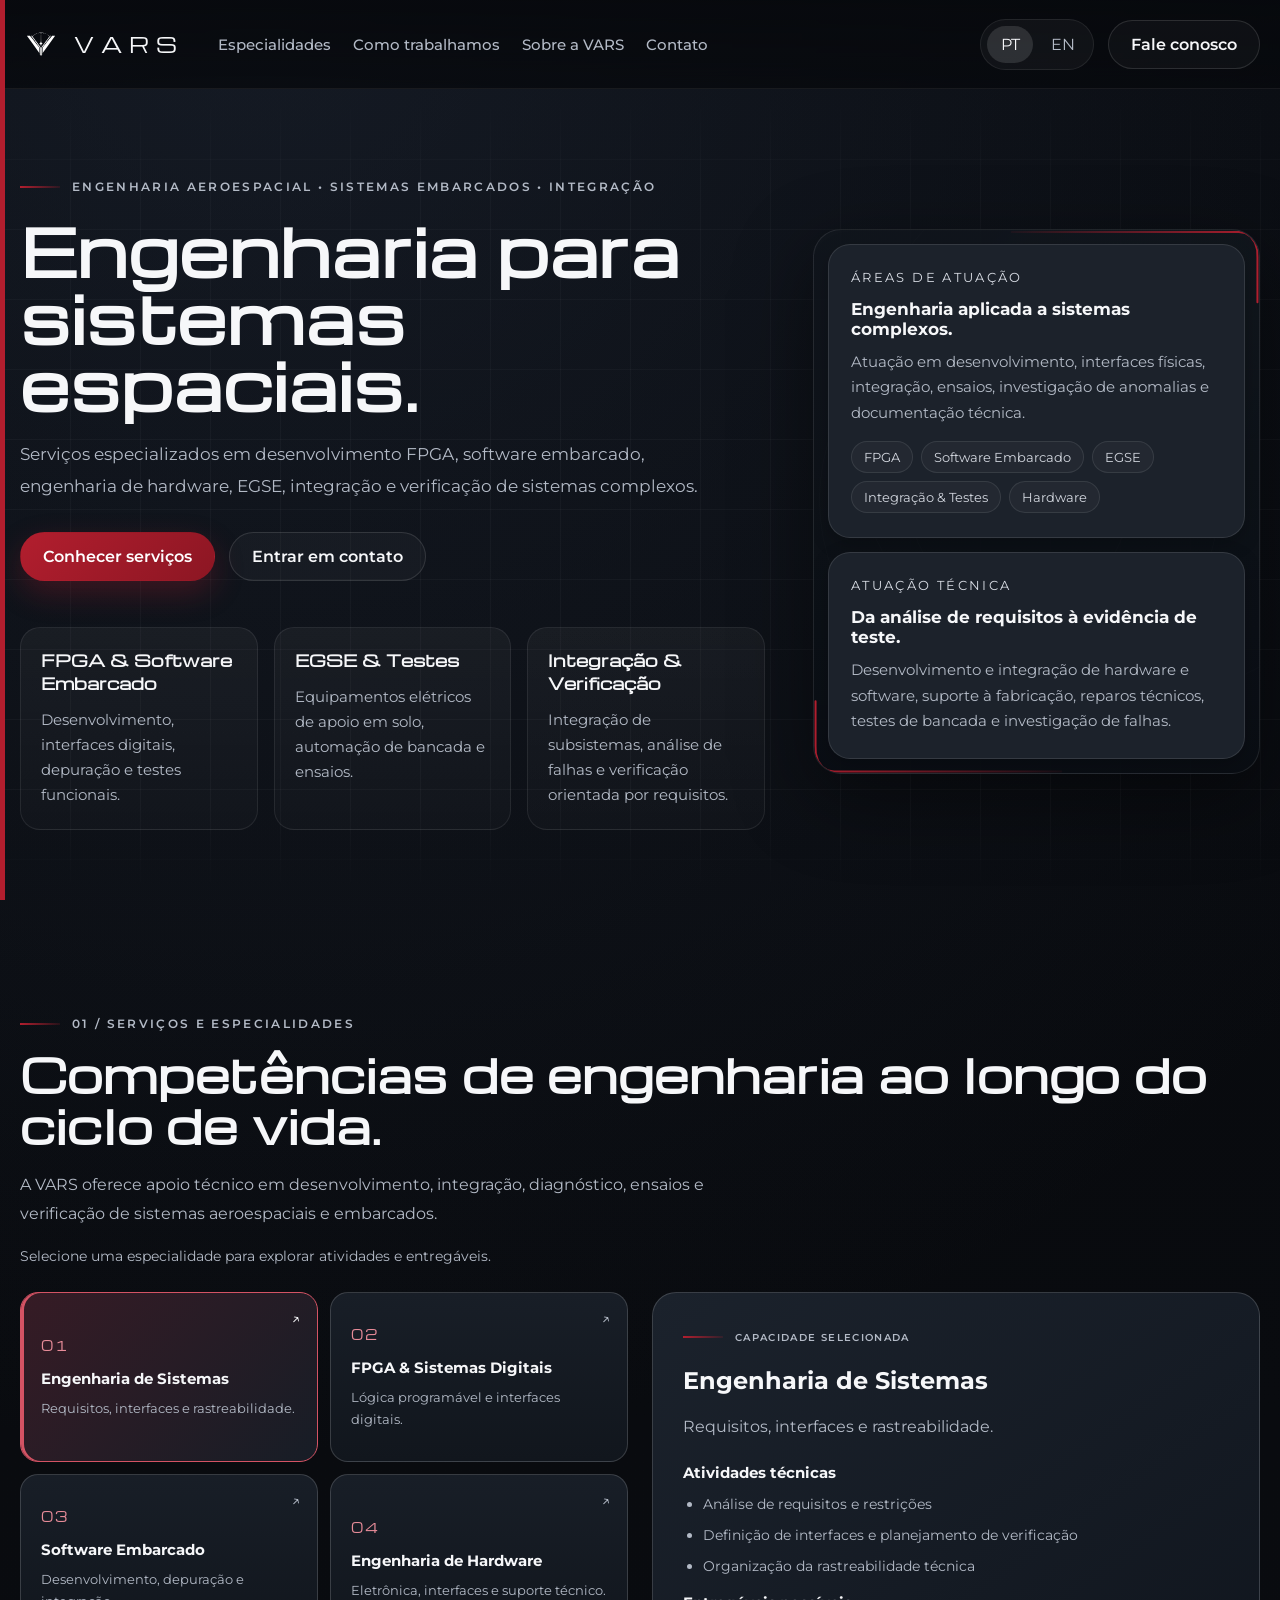
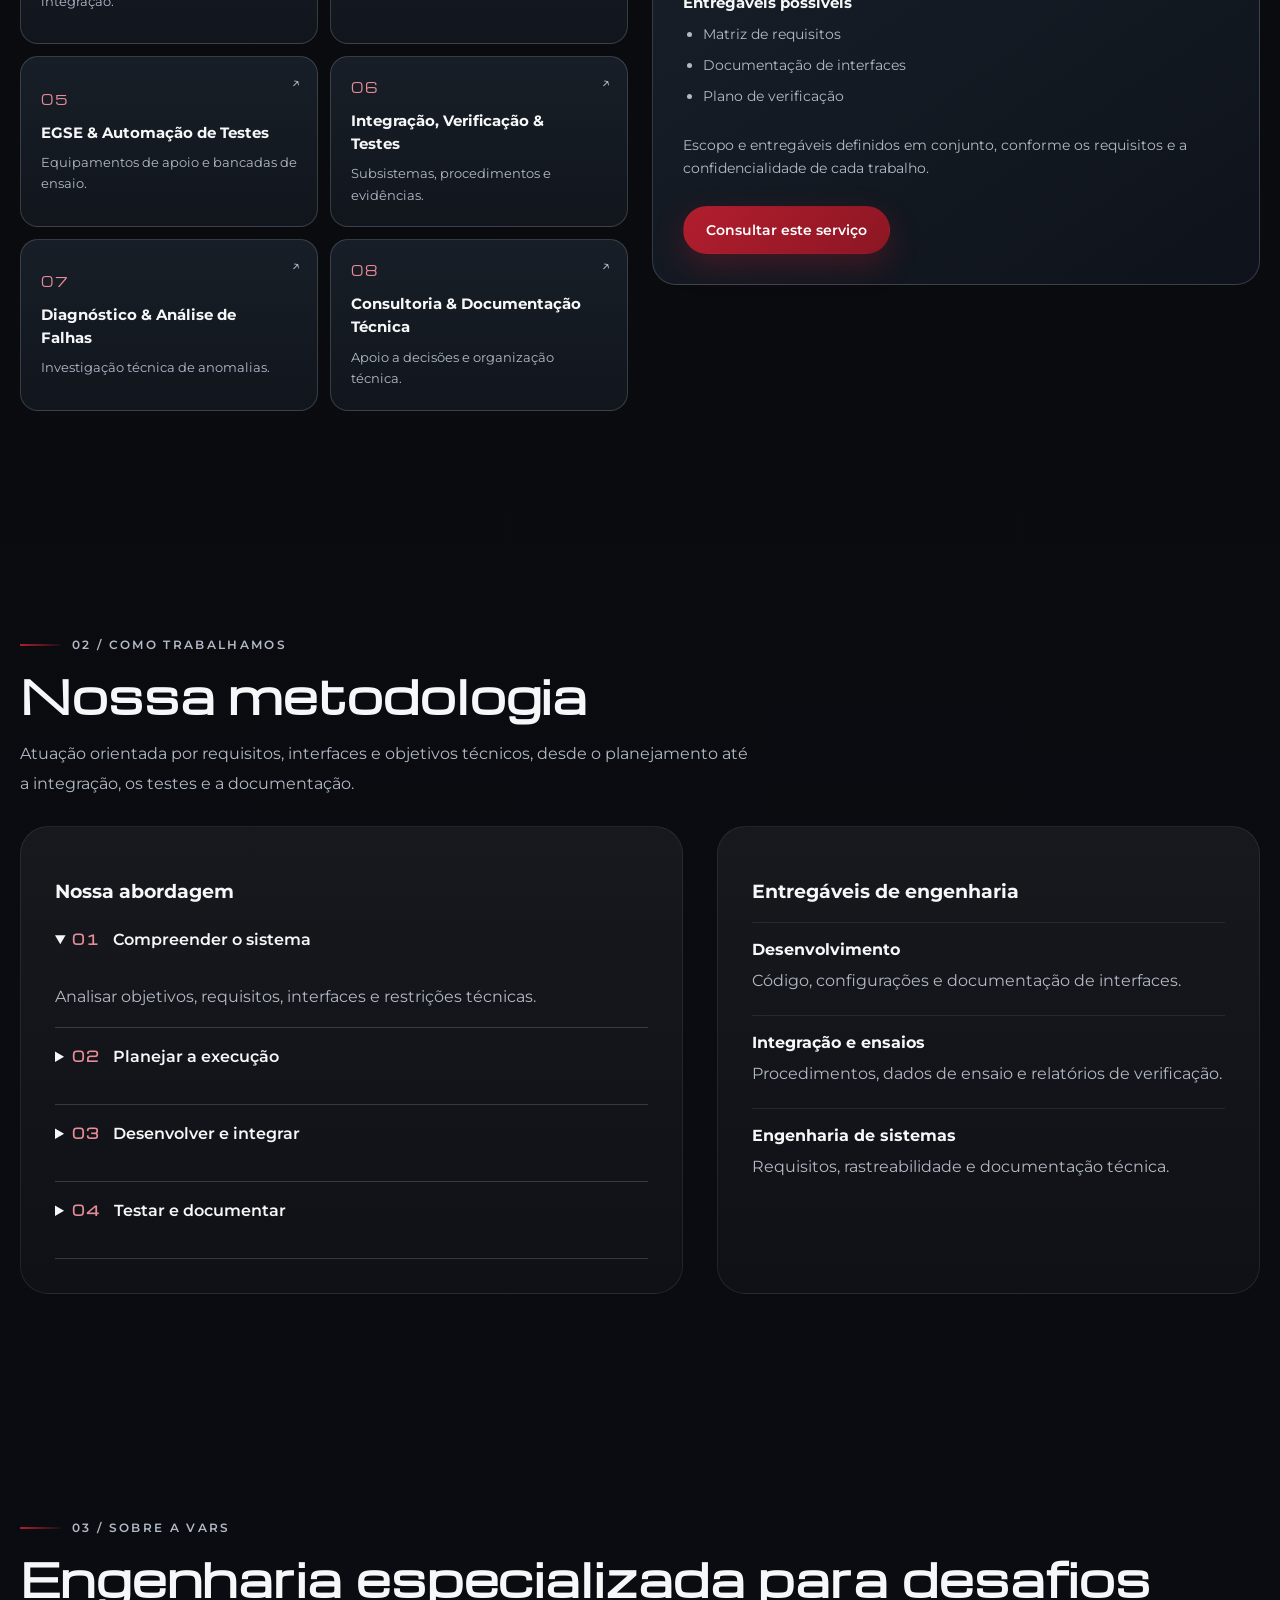
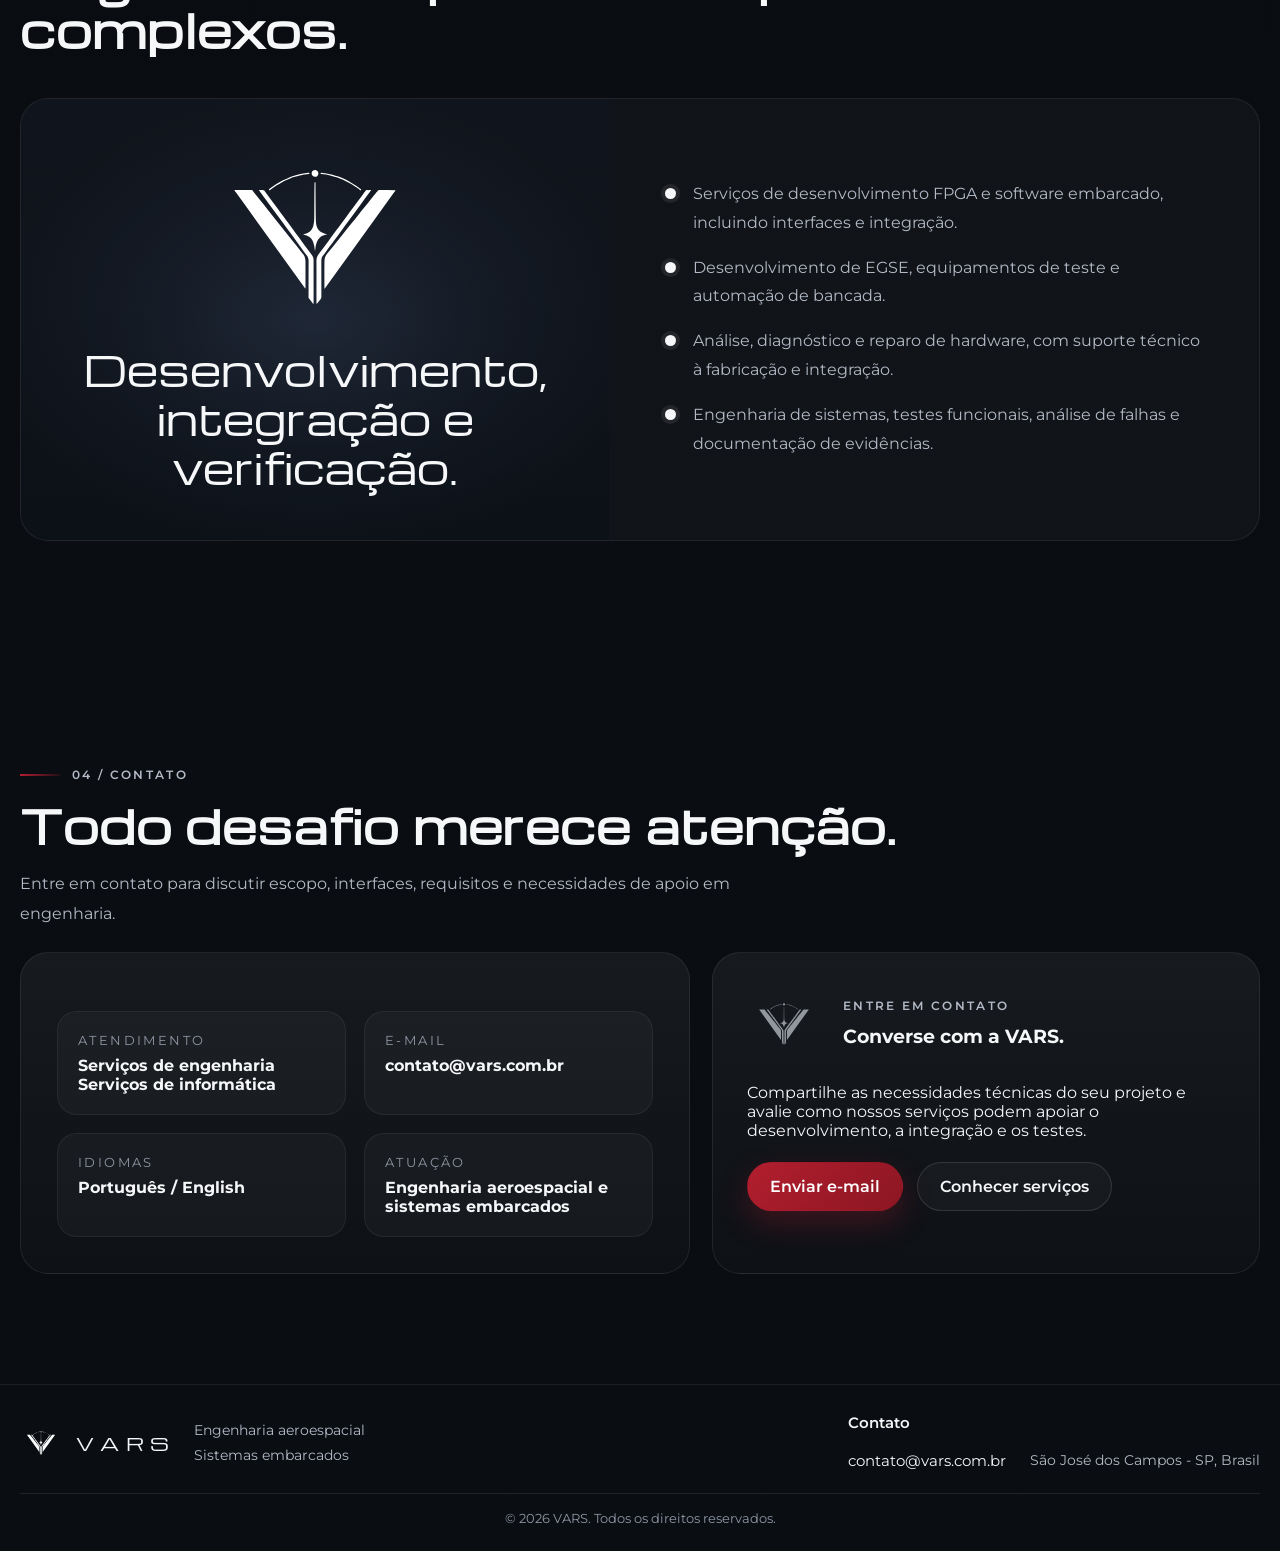
==== index.html @ 2692464f "Add bilingual interactive services and capabilities" ====
<!DOCTYPE html>
<html lang="pt-BR">
<head>
<meta charset="utf-8">
<meta name="viewport" content="width=device-width, initial-scale=1">
<title>VARS | Aerospace Engineering & Consulting</title>
<link rel="icon" type="image/svg+xml" href="assets/vars-symbol.svg">
<meta name="description" content="VARS provides aerospace engineering services in FPGA, embedded software, hardware engineering, EGSE, integration, testing and systems engineering.">
<link rel="preconnect" href="https://fonts.googleapis.com">
<link rel="preconnect" href="https://fonts.gstatic.com" crossorigin>
<link href="https://fonts.googleapis.com/css2?family=Michroma&family=Montserrat:wght@400;500;600;700&display=swap" rel="stylesheet">
<link rel="stylesheet" href="services.css">
<style>
:root {
  --bg: #090b0f;
  --bg-soft: #11161d;
  --bg-alt: #161d27;
  --panel: rgba(18, 24, 32, 0.82);
  --panel-2: rgba(10, 14, 20, 0.88);
  --line: rgba(255,255,255,0.08);
  --line-strong: rgba(255,255,255,0.16);
  --text: #f6f7f9;
  --muted: #b3bac6;
  --muted-2: #8f97a4;
  --red: #b21e2e;
  --red-soft: rgba(178, 30, 46, 0.18);
  --blue: #2e3a4f;
  --graphite: #1f242b;
  --white-tech: #f6f7f9;
  --radius: 22px;
  --shadow: 0 24px 80px rgba(0,0,0,0.45);
  --content: 1240px;
}
* { box-sizing: border-box; }
html { scroll-behavior: smooth; }
body {
  margin: 0;
  font-family: 'Montserrat', system-ui, -apple-system, BlinkMacSystemFont, 'Segoe UI', sans-serif;
  background:
    radial-gradient(circle at 20% 0%, rgba(46,58,79,0.35), transparent 30%),
    linear-gradient(180deg, #07090d 0%, #090b0f 30%, #0a0d12 100%);
  color: var(--text);
  overflow-x: hidden;
}
a { color: inherit; text-decoration: none; }
img { max-width: 100%; display: block; }
button { font: inherit; }
.container { width: min(calc(100% - 40px), var(--content)); margin: 0 auto; }
.section { position: relative; padding: 110px 0; }
.grid-bg::before {
  content: "";
  position: absolute;
  inset: 0;
  background-image:
    linear-gradient(to right, rgba(255,255,255,0.035) 1px, transparent 1px),
    linear-gradient(to bottom, rgba(255,255,255,0.035) 1px, transparent 1px);
  background-size: 70px 70px;
  mask-image: linear-gradient(180deg, transparent, rgba(0,0,0,0.8) 12%, rgba(0,0,0,0.9) 88%, transparent);
  pointer-events: none;
}
.eyebrow {
  display: inline-flex;
  align-items: center;
  gap: 12px;
  color: var(--muted);
  text-transform: uppercase;
  letter-spacing: 0.2em;
  font-size: 0.73rem;
  font-weight: 600;
}
.eyebrow::before {
  content: "";
  width: 40px;
  height: 2px;
  background: linear-gradient(90deg, var(--red), rgba(178,30,46,0.15));
}
.section-title {
  font-family: 'Michroma', 'Montserrat', sans-serif;
  font-size: clamp(1.9rem, 2vw + 1.2rem, 3.25rem);
  line-height: 1.15;
  margin: 18px 0 18px;
  letter-spacing: -0.04em;
}
.section-intro {
  max-width: 740px;
  color: var(--muted);
  font-size: 1.02rem;
  line-height: 1.8;
}
.topbar {
  position: sticky;
  top: 0;
  z-index: 50;
  backdrop-filter: blur(18px);
  background: linear-gradient(180deg, rgba(7,9,13,0.94), rgba(7,9,13,0.78));
  border-bottom: 1px solid rgba(255,255,255,0.07);
}
.nav {
  min-height: 88px;
  display: flex;
  align-items: center;
  justify-content: space-between;
  gap: 28px;
}
.nav-left { display: flex; align-items: center; gap: 28px; }
.brand {
  display: inline-flex;
  align-items: center;
  gap: 14px;
  min-width: 170px;
}
.brand-logo {
  width: 154px;
  height: auto;
}
.nav-links {
  display: flex;
  align-items: center;
  gap: 22px;
  flex-wrap: wrap;
}
.nav-links a {
  position: relative;
  color: var(--muted);
  font-size: 0.94rem;
  font-weight: 500;
  padding: 8px 0;
}
.nav-links a::after {
  content: "";
  position: absolute;
  left: 0;
  right: 0;
  bottom: -3px;
  height: 2px;
  transform: scaleX(0);
  transform-origin: left;
  background: var(--red);
  transition: transform .25s ease;
}
.nav-links a:hover, .nav-links a:focus-visible { color: var(--text); }
.nav-links a:hover::after, .nav-links a:focus-visible::after { transform: scaleX(1); }
.nav-right { display: flex; align-items: center; gap: 14px; }
.lang-switch {
  display: inline-flex;
  align-items: center;
  gap: 6px;
  padding: 6px;
  background: rgba(255,255,255,0.04);
  border: 1px solid rgba(255,255,255,0.08);
  border-radius: 999px;
}
.lang-btn {
  min-width: 46px;
  border-radius: 999px;
  border: 0;
  color: var(--muted);
  background: transparent;
  padding: 9px 12px;
  cursor: pointer;
  transition: .22s ease;
}
.lang-btn.active {
  background: rgba(255,255,255,0.12);
  color: var(--text);
}
.menu-btn {
  display: none;
  width: 44px;
  height: 44px;
  border: 1px solid rgba(255,255,255,0.1);
  border-radius: 50%;
  background: transparent;
  color: var(--text);
  cursor: pointer;
}
.btn {
  display: inline-flex;
  align-items: center;
  justify-content: center;
  gap: 10px;
  border-radius: 999px;
  padding: 14px 22px;
  font-weight: 600;
  transition: transform .2s ease, background .2s ease, border-color .2s ease;
  border: 1px solid transparent;
}
.btn:hover { transform: translateY(-1px); }
.btn-primary {
  background: linear-gradient(135deg, var(--red), #8c1623);
  color: #fff;
  box-shadow: 0 12px 30px rgba(178, 30, 46, 0.28);
}
.btn-secondary {
  background: rgba(255,255,255,0.03);
  border-color: rgba(255,255,255,0.12);
  color: var(--text);
}
.hero {
  position: relative;
  padding: 84px 0 70px;
  overflow: hidden;
}
.hero-layout {
  display: grid;
  grid-template-columns: minmax(0, 1.25fr) minmax(420px, .75fr);
  gap: 48px;
  align-items: center;
}
.hero-copy h1 {
  font-family: 'Michroma', 'Montserrat', sans-serif;
  font-size: clamp(2.4rem, 5vw, 5rem);
  line-height: 1.05;
  margin: 22px 0 20px;
  letter-spacing: -0.055em;
  max-width: 12ch;
}
.hero-copy p {
  color: var(--muted);
  font-size: 1.08rem;
  line-height: 1.85;
  max-width: 64ch;
}
.hero-actions {
  display: flex;
  gap: 14px;
  margin-top: 30px;
  flex-wrap: wrap;
}
.hero-meta {
  display: grid;
  grid-template-columns: repeat(3, minmax(0,1fr));
  gap: 16px;
  margin-top: 46px;
}
.metric {
  background: linear-gradient(180deg, rgba(255,255,255,0.045), rgba(255,255,255,0.02));
  border: 1px solid var(--line);
  border-radius: 20px;
  padding: 20px;
  min-height: 130px;
}
.metric strong {
  display: block;
  font-family: 'Michroma', 'Montserrat', sans-serif;
  font-size: 1rem;
  margin-bottom: 14px;
}
.metric span {
  display: block;
  color: var(--muted);
  line-height: 1.7;
  font-size: 0.93rem;
}
.hero-panel {
  position: relative;
  min-height: 620px;
  border-radius: 28px;
  background:
    linear-gradient(180deg, rgba(17,22,29,0.9), rgba(10,14,20,0.95)),
    radial-gradient(circle at 70% 20%, rgba(46,58,79,0.55), transparent 35%);
  border: 1px solid rgba(255,255,255,0.09);
  box-shadow: var(--shadow);
  overflow: hidden;
}
.hero-panel::before {
  content: "";
  position: absolute;
  inset: 0;
  background-image: linear-gradient(to right, rgba(255,255,255,0.045) 1px, transparent 1px), linear-gradient(to bottom, rgba(255,255,255,0.045) 1px, transparent 1px);
  background-size: 44px 44px;
  opacity: 0.28;
}
.orbit {
  position: absolute;
  border: 1px solid rgba(255,255,255,0.08);
  border-radius: 999px;
}
.orbit.one { width: 560px; height: 560px; right: -150px; top: -90px; }
.orbit.two { width: 400px; height: 400px; right: 40px; top: 70px; }
.orbit.three { width: 220px; height: 220px; right: 130px; top: 160px; }
.hero-card-stack {
  position: absolute;
  left: 38px;
  right: 38px;
  bottom: 34px;
  display: grid;
  gap: 16px;
}
.float-card {
  position: relative;
  background: linear-gradient(180deg, rgba(255,255,255,0.07), rgba(255,255,255,0.03));
  border: 1px solid rgba(255,255,255,0.09);
  border-radius: 22px;
  padding: 24px 22px;
  backdrop-filter: blur(14px);
}
.float-card .card-label {
  color: #d9dde5;
  font-size: 0.82rem;
  letter-spacing: 0.18em;
  text-transform: uppercase;
  margin-bottom: 14px;
}
.float-card strong {
  display: block;
  font-size: 1.06rem;
  margin-bottom: 10px;
}
.float-card p {
  color: var(--muted);
  margin: 0;
  line-height: 1.7;
  font-size: 0.94rem;
}
.float-card .micro-list {
  margin-top: 16px;
  display: flex;
  flex-wrap: wrap;
  gap: 8px;
}
.micro-tag {
  display: inline-flex;
  align-items: center;
  padding: 7px 12px;
  border-radius: 999px;
  border: 1px solid rgba(255,255,255,0.09);
  background: rgba(255,255,255,0.03);
  color: #d3d7df;
  font-size: 0.83rem;
}
.capabilities-grid {
  display: grid;
  grid-template-columns: repeat(3, minmax(0, 1fr));
  gap: 18px;
  margin-top: 42px;
}
.capability {
  position: relative;
  padding: 28px 24px;
  border-radius: 24px;
  background: linear-gradient(180deg, rgba(255,255,255,0.05), rgba(255,255,255,0.02));
  border: 1px solid rgba(255,255,255,0.08);
  min-height: 245px;
  transition: transform .22s ease, border-color .22s ease, background .22s ease;
}
.capability:hover {
  transform: translateY(-4px);
  border-color: rgba(178,30,46,0.45);
  background: linear-gradient(180deg, rgba(255,255,255,0.06), rgba(255,255,255,0.025));
}
.capability-number {
  font-family: 'Michroma', 'Montserrat', sans-serif;
  color: var(--red);
  font-size: 0.84rem;
  letter-spacing: 0.18em;
}
.capability h3 {
  font-size: 1.2rem;
  margin: 18px 0 12px;
}
.capability p {
  color: var(--muted);
  line-height: 1.8;
  margin: 0;
}
.pillars {
  display: grid;
  grid-template-columns: 1.1fr .9fr;
  gap: 34px;
  margin-top: 42px;
  align-items: stretch;
}
.process-panel, .trust-panel {
  background: linear-gradient(180deg, rgba(255,255,255,0.055), rgba(255,255,255,0.025));
  border-radius: 28px;
  border: 1px solid rgba(255,255,255,0.08);
  padding: 34px;
}
.process-list {
  display: grid;
  gap: 20px;
  margin-top: 20px;
}
.process-item {
  display: grid;
  grid-template-columns: 60px minmax(0,1fr);
  gap: 18px;
  align-items: start;
}
.process-step {
  width: 60px;
  height: 60px;
  border-radius: 18px;
  background: rgba(178,30,46,0.12);
  border: 1px solid rgba(178,30,46,0.3);
  display: grid;
  place-items: center;
  font-family: 'Michroma', 'Montserrat', sans-serif;
  color: #f1c8cd;
  font-size: 0.9rem;
}
.process-item h4, .trust-panel h4 {
  margin: 0 0 8px;
  font-size: 1.03rem;
}
.process-item p, .trust-panel p {
  margin: 0;
  color: var(--muted);
  line-height: 1.75;
}
.trust-list {
  display: grid;
  gap: 20px;
  margin-top: 18px;
}
.trust-row {
  padding-top: 16px;
  border-top: 1px solid rgba(255,255,255,0.08);
}
.split-banner {
  display: grid;
  grid-template-columns: .95fr 1.05fr;
  gap: 0;
  margin-top: 42px;
  border-radius: 28px;
  overflow: hidden;
  border: 1px solid rgba(255,255,255,0.08);
  background: rgba(255,255,255,0.03);
}
.banner-brand {
  position: relative;
  padding: 52px;
  background:
    radial-gradient(circle at 30% 20%, rgba(46,58,79,0.55), transparent 30%),
    linear-gradient(180deg, #10151d, #0c1118);
  min-height: 360px;
}
.banner-brand .iso {
  width: 170px;
  opacity: 1;
}
.banner-brand .tagline {
  margin-top: 34px;
  max-width: 18ch;
  font-family: 'Michroma', 'Montserrat', sans-serif;
  font-size: clamp(1.6rem, 2vw + 1rem, 2.55rem);
  line-height: 1.2;
}
.banner-copy {
  padding: 52px;
  display: grid;
  gap: 24px;
  align-content: center;
}
.banner-points {
  display: grid;
  gap: 16px;
}
.banner-point {
  display: grid;
  grid-template-columns: 18px minmax(0,1fr);
  gap: 14px;
}
.banner-point i {
  width: 11px;
  height: 11px;
  border-radius: 50%;
  margin: 8px 0 0 3.5px;
  background: #f6f7f9;
  box-shadow: 0 0 0 4px rgba(246,247,249,0.08);
  animation: varsTopicBreathe 4.5s ease-in-out infinite;
}
.banner-point:nth-child(1) i { animation-delay: 0s; }
.banner-point:nth-child(2) i { animation-delay: -3.375s; }
.banner-point:nth-child(3) i { animation-delay: -2.25s; }
.banner-point:nth-child(4) i { animation-delay: -1.125s; }
@keyframes varsTopicBreathe {
  0%,100% { opacity: .48; filter: brightness(1); box-shadow: 0 0 0 4px rgba(246,247,249,.05); }
  50% { opacity: 1; filter: brightness(1.85); box-shadow: 0 0 0 4px rgba(246,247,249,.12), 0 0 12px rgba(255,255,255,.35); }
}
@media (prefers-reduced-motion: reduce) {
  .banner-point i { animation: none; opacity: .9; }
}
.banner-point p {
  margin: 0;
  color: var(--muted);
  line-height: 1.8;
}
.contact-shell {
  display: grid;
  grid-template-columns: minmax(0, 1.1fr) minmax(320px, .9fr);
  gap: 22px;
  margin-top: 40px;
}
.contact-panel, .contact-box {
  border-radius: 28px;
  border: 1px solid rgba(255,255,255,0.08);
  background: linear-gradient(180deg, rgba(255,255,255,0.055), rgba(255,255,255,0.02));
}
.contact-panel { padding: 36px; }
.contact-list {
  display: grid;
  grid-template-columns: repeat(2, minmax(0,1fr));
  gap: 18px;
  margin-top: 22px;
}
.contact-item {
  padding: 20px;
  border-radius: 20px;
  background: rgba(255,255,255,0.03);
  border: 1px solid rgba(255,255,255,0.06);
}
.contact-item small {
  display: block;
  color: var(--muted-2);
  text-transform: uppercase;
  letter-spacing: .18em;
  margin-bottom: 8px;
}
.contact-item strong { font-size: 1rem; }
.contact-box {
  position: relative;
  overflow: hidden;
  padding: 34px;
}
.contact-box::before { content: none; }
.contact-box .iso-ghost {
  width: 74px;
  opacity: 0.94;
  margin-bottom: 28px;
}
.footer {
  padding: 34px 0 46px;
  border-top: 1px solid rgba(255,255,255,0.07);
}
.footer-grid {
  display: flex;
  justify-content: space-between;
  gap: 24px;
  flex-wrap: wrap;
  align-items: center;
}
.footer small { color: var(--muted-2); font-size: 0.92rem; }
.fade-in {
  opacity: 0;
  transform: translateY(18px);
  transition: opacity .7s ease, transform .7s ease;
}
.fade-in.visible {
  opacity: 1;
  transform: translateY(0);
}
@media (max-width: 1120px) {
  .hero-layout, .pillars, .split-banner, .contact-shell { grid-template-columns: 1fr; }
  .hero-panel { min-height: 540px; }
  .hero-copy h1 { max-width: 13ch; }
}
@media (max-width: 920px) {
  .nav { min-height: 78px; }
  .menu-btn { display: inline-grid; place-items: center; }
  .nav-links {
    position: absolute;
    left: 20px;
    right: 20px;
    top: calc(100% + 10px);
    background: rgba(9,11,15,0.98);
    border: 1px solid rgba(255,255,255,0.08);
    border-radius: 22px;
    padding: 18px;
    display: none;
    flex-direction: column;
    align-items: flex-start;
  }
  .nav-links.open { display: flex; }
  .hide-mobile { display: none; }
  .capabilities-grid { grid-template-columns: repeat(2, minmax(0,1fr)); }
  .hero-meta { grid-template-columns: 1fr; }
  .contact-list { grid-template-columns: 1fr; }
}
@media (max-width: 640px) {
  .section { padding: 84px 0; }
  .container { width: min(calc(100% - 28px), var(--content)); }
  .hero { padding: 52px 0 46px; }
  .hero-layout { gap: 28px; }
  .hero-copy h1 { font-size: clamp(2rem, 10vw, 3.15rem); }
  .hero-panel { min-height: 500px; }
  .hero-card-stack { left: 18px; right: 18px; bottom: 18px; }
  .capabilities-grid { grid-template-columns: 1fr; }
  .process-panel, .trust-panel, .banner-brand, .banner-copy, .contact-panel, .contact-box { padding: 24px; }
  .brand-logo { width: 126px; }
}

.hero-panel {
  display: flex;
  flex-direction: column;
  align-items: center;
  min-height: 730px;
  padding: 30px 24px 24px;
  isolation: isolate;
}
.hero-panel::before { opacity: 0.12; }
.hero-panel .orbit { opacity: 0.30; pointer-events: none; }
.hero-card-stack {
  position: relative;
  z-index: 2;
  left: auto;
  right: auto;
  bottom: auto;
  width: 100%;
  margin-top: auto;
  gap: 14px;
}
.float-card {
  background: #1c222b;
  border-color: rgba(255,255,255,0.11);
  backdrop-filter: none;
  box-shadow: 0 6px 20px rgba(0,0,0,.20);
}
@media (max-width: 640px) {
  .hero-panel { min-height: 720px; padding: 20px 14px 14px; }
  .hero-card-stack { left: auto; right: auto; bottom: auto; }
}

.hero-panel { min-height: 0; padding: 24px; display: block; }
.hero-card-stack { margin-top: 0; position: relative; z-index: 2; }
.hero-panel .orbit { opacity: 0.16; }
@media (max-width: 640px) {
  .hero-panel { min-height: 0; padding: 14px; }
}

html{scroll-padding-top:108px}
.topbar{position:sticky;top:0;z-index:1000}
body::before{content:"";position:fixed;inset:0 auto 0 0;width:5px;background:#b21e2e;z-index:1100;pointer-events:none}
.vars-header-lockup{display:flex;align-items:center;gap:12px;white-space:nowrap}
.vars-header-symbol{width:42px;height:43px;object-fit:contain}
.vars-header-name{font:400 20px 'Michroma',sans-serif;color:#f6f7f9;letter-spacing:.025em}
@media(max-width:640px){body::before{width:3px}.vars-header-symbol{width:33px;height:34px}.vars-header-name{font-size:15px}.topbar{position:sticky;top:0}}

.hero-copy h1 { letter-spacing: 0.015em; }
.section-title { letter-spacing: 0.02em; }

.hero-panel{height:auto;min-height:0;display:block;align-self:center;padding:14px}
.hero-panel .hero-card-stack{position:relative;inset:auto;width:100%;margin:0;display:grid;gap:14px}
.hero-panel .vars-perimeter{position:absolute;inset:0;width:100%;height:100%;z-index:4;pointer-events:none;overflow:hidden}
@media(max-width:640px){.hero-panel{height:auto;min-height:0;padding:14px}}
.vars-perimeter-guide{fill:none;stroke:none}
.vars-perimeter-trail{fill:none;stroke-width:2;vector-effect:non-scaling-stroke;stroke-linejoin:round;stroke-linecap:round}
@media(prefers-reduced-motion:reduce){.vars-perimeter-trail{opacity:.7}}

.contact-box .iso-ghost{
  animation: varsLogoBreathe 4.5s ease-in-out infinite;
  will-change: opacity, filter;
}
@keyframes varsLogoBreathe{
  0%,100%{opacity:.47;filter:brightness(1) drop-shadow(0 0 0 rgba(255,255,255,0))}
  50%{opacity:1;filter:brightness(1.85) drop-shadow(0 0 12px rgba(255,255,255,.38))}
}
@media(prefers-reduced-motion:reduce){
  .contact-box .iso-ghost{animation:none;opacity:.8;filter:none;will-change:auto}
}

.hero-copy > .hero-actions .btn{
  transition: box-shadow .35s ease, transform .35s ease, border-color .35s ease, background-color .35s ease;
}
.hero-copy > .hero-actions .btn-primary:hover{
  box-shadow: 0 0 16px rgba(178,30,46,.62), 0 0 34px rgba(178,30,46,.33);
  transform: translateY(-2px);
}
.hero-copy > .hero-actions .btn-secondary:hover{
  border-color: rgba(246,247,249,.68);
  box-shadow: 0 0 15px rgba(246,247,249,.25), 0 0 30px rgba(160,185,215,.12);
  transform: translateY(-2px);
}
@media(prefers-reduced-motion:reduce){
  .hero-copy > .hero-actions .btn{transition:none}
  .hero-copy > .hero-actions .btn:hover{transform:none}
}

.process-list{position:relative;display:grid;gap:26px;margin-top:24px;padding-left:0}
.process-list::before{content:"";position:absolute;left:10px;top:10px;bottom:calc(100% - 10px);width:1px;background:rgba(246,247,249,.26);pointer-events:none}
.process-item{display:grid;grid-template-columns:21px minmax(0,1fr);gap:20px;align-items:start;position:relative}
.process-item:not(:last-child)::after{content:"";position:absolute;left:10px;top:10px;width:1px;height:calc(100% + 26px);background:rgba(246,247,249,.23);pointer-events:none}
.process-step{width:11px;height:11px;border-radius:50%;background:#f6f7f9;border:0;box-shadow:0 0 0 4px rgba(246,247,249,.10);font-size:0;color:transparent;display:block;margin:7px 0 0 5px;padding:0}

.banner-brand{
  display:flex;
  flex-direction:column;
  align-items:center;
  justify-content:center;
  text-align:center;
  gap:32px;
}
.banner-brand .iso{
  margin:0 auto;
}
.banner-brand .tagline{
  margin:0 auto;
  max-width:20ch;
  text-align:center;
}

.banner-brand{
  background:
    radial-gradient(ellipse 58% 52% at 50% 50%, rgba(46,58,79,.52) 0%, rgba(46,58,79,.15) 58%, transparent 100%),
    linear-gradient(180deg,#10151d,#0c1118);
}
.banner-brand .iso{
  width:210px;
  max-width:58%;
  height:auto;
  margin-inline:auto;
}
@media(max-width:640px){
  .banner-brand .iso{width:180px;max-width:62%}
}

#value .banner-brand{padding-top:18px;padding-bottom:18px;min-height:0;gap:18px}
#value .banner-brand .iso{width:240px;max-width:62%}
#value .banner-copy{padding-top:20px;padding-bottom:20px}
@media(max-width:640px){#value .banner-brand{padding-top:22px;padding-bottom:22px;gap:18px}#value .banner-brand .iso{width:200px;max-width:66%}#value .banner-copy{padding-top:24px;padding-bottom:24px}}

#value .banner-brand .tagline{position:relative;top:-30px}

.contact-heading-row{display:flex;align-items:center;gap:22px;margin-bottom:22px}
.contact-heading-row .iso-ghost{width:74px;height:auto;flex:0 0 74px;margin:0}
.contact-heading-copy{min-width:0}
.contact-heading-copy .eyebrow{display:block;margin:0 0 12px}
.contact-heading-copy h3{margin:0}
@media(max-width:480px){.contact-heading-row{gap:14px}.contact-heading-row .iso-ghost{width:56px;flex-basis:56px}.contact-heading-copy .eyebrow{font-size:.68rem}}

#contact [data-i18n="contactTypeValue"]{white-space:pre-line;display:block}

.vars-footer{padding-top:8px}
.vars-footer-main{display:grid;grid-template-columns:1fr 1fr;gap:36px;padding-bottom:40px}
.vars-footer-brand{display:flex;align-items:center;gap:14px;font-family:'Michroma','Montserrat',sans-serif;font-size:18px;letter-spacing:.04em;color:#f6f7f9}
.vars-footer-brand img{width:42px;height:42px;object-fit:contain}
.vars-footer-identity p,.vars-footer-contact p{white-space:pre-line;color:var(--muted);line-height:1.75;margin:14px 0 0;font-size:.9rem}
.vars-footer-contact{justify-self:end;min-width:260px}
.vars-footer-contact h3{margin:0 0 16px;color:#f6f7f9;font-size:.95rem;font-weight:600}
.vars-footer-contact a{color:#f6f7f9;font-size:.94rem;text-decoration:none}
.vars-footer-contact a:hover{text-decoration:underline}
.vars-footer-bottom{border-top:1px solid rgba(255,255,255,.09);padding-top:22px;color:var(--muted-2)}
.vars-footer-bottom small{font-size:.8rem}
@media(max-width:640px){.vars-footer-main{grid-template-columns:1fr;gap:28px}.vars-footer-contact{justify-self:start;min-width:0}}

.vars-footer-main{grid-template-columns:minmax(0,1fr) minmax(0,1fr);gap:28px;align-items:center}
.vars-footer-brand-row{display:flex;align-items:center;gap:24px}
.vars-footer-description{margin:0!important;white-space:pre-line;flex:1;min-width:0}
.vars-footer-contact{min-width:0;justify-self:end}
.vars-footer-contact-row{display:flex;align-items:center;gap:24px;flex-wrap:wrap}
.vars-footer-contact-row p{margin:0}
@media(max-width:900px){.vars-footer-main{grid-template-columns:1fr;gap:28px}.vars-footer-contact{justify-self:start}}
@media(max-width:640px){.vars-footer-brand-row,.vars-footer-contact-row{flex-wrap:wrap;gap:12px}.vars-footer-description{flex-basis:150px}}

.footer{padding-top:20px;padding-bottom:24px}
.vars-footer-main{padding-bottom:20px}
.vars-footer-bottom{padding-top:14px;text-align:center}
@media(max-width:640px){.footer{padding-top:18px;padding-bottom:22px}.vars-footer-main{padding-bottom:18px}}
</style>
</head>
<body>
  <header class="topbar">
    <div class="container nav">
      <div class="nav-left">
        <a class="brand" href="#home" aria-label="VARS home">
          <span class="vars-header-lockup"><img src="assets/vars-symbol.svg" class="vars-header-symbol" alt=""><span class="vars-header-name">V A R S</span></span>
        </a>
        <nav class="nav-links" aria-label="Primary navigation">
          <a href="#capabilities" data-i18n="navCapabilities">Especialidades</a>
          <a href="#approach" data-i18n="navApproach">Como trabalhamos</a>
          <a href="#value" data-i18n="navValue">Sobre a VARS</a>
          <a href="#contact" data-i18n="navContact">Contato</a>
        </nav>
      </div>
      <div class="nav-right">
        <div class="lang-switch" aria-label="Language switcher">
          <button class="lang-btn active" data-lang="pt" type="button">PT</button>
          <button class="lang-btn" data-lang="en" type="button">EN</button>
        </div>
        <a class="btn btn-secondary hide-mobile" href="#contact" data-i18n="navCta">Fale conosco</a>
        <button class="menu-btn" type="button" aria-label="Toggle menu">☰</button>
      </div>
    </div>
  </header>
  <main id="home">
    <section class="hero grid-bg">
      <div class="container hero-layout">
        <div class="hero-copy fade-in">
          <span class="eyebrow" data-i18n="heroEyebrow">ENGENHARIA AEROESPACIAL • SISTEMAS EMBARCADOS • INTEGRAÇÃO</span>
          <h1 data-i18n="heroTitle">Engenharia para sistemas espaciais.</h1>
          <p data-i18n="heroText">Serviços especializados em desenvolvimento FPGA, software embarcado, engenharia de hardware, EGSE, integração e verificação de sistemas complexos.</p>
          <div class="hero-actions">
            <a class="btn btn-primary" href="#capabilities" data-i18n="heroPrimary">Conhecer serviços</a>
            <a class="btn btn-secondary" href="#contact" data-i18n="heroSecondary">Entrar em contato</a>
          </div>
          <div class="hero-meta">
            <div class="metric"><strong data-i18n="metric1Title">FPGA &amp; Software Embarcado</strong><span data-i18n="metric1Text">Desenvolvimento, interfaces digitais, depuração e testes funcionais.</span></div>
            <div class="metric"><strong data-i18n="metric2Title">EGSE &amp; Testes</strong><span data-i18n="metric2Text">Equipamentos elétricos de apoio em solo, automação de bancada e ensaios.</span></div>
            <div class="metric"><strong data-i18n="metric3Title">Integração &amp; Verificação</strong><span data-i18n="metric3Text">Integração de subsistemas, análise de falhas e verificação orientada por requisitos.</span></div>
          </div>
        </div>
        <div class="hero-panel fade-in">
          <svg class="vars-perimeter" viewBox="0 0 100 100" preserveAspectRatio="none" aria-hidden="true" focusable="false">
            <defs>
              <linearGradient id="vars-trail-a" gradientUnits="userSpaceOnUse"><stop offset="0%" stop-color="#b21e2e" stop-opacity="0.08"/><stop offset="100%" stop-color="#b21e2e" stop-opacity="1"/></linearGradient>
              <linearGradient id="vars-trail-b" gradientUnits="userSpaceOnUse"><stop offset="0%" stop-color="#b21e2e" stop-opacity="0.08"/><stop offset="100%" stop-color="#b21e2e" stop-opacity="1"/></linearGradient>
            </defs>
            <rect class="vars-perimeter-guide" x=".35" y=".35" width="99.3" height="99.3" rx="4" ry="4"/>
            <path class="vars-perimeter-trail" stroke="url(#vars-trail-a)"/>
            <path class="vars-perimeter-trail" stroke="url(#vars-trail-b)"/>
          </svg>
          <span class="orbit one"></span><span class="orbit two"></span><span class="orbit three"></span>

          <div class="hero-card-stack">
            <div class="float-card">
              <div class="card-label" data-i18n="panelCard1Label">ÁREAS DE ATUAÇÃO</div>
              <strong data-i18n="panelCard1Title">Engenharia aplicada a sistemas complexos.</strong>
              <p data-i18n="panelCard1Text">Atuação em desenvolvimento, interfaces físicas, integração, ensaios, investigação de anomalias e documentação técnica.</p>
              <div class="micro-list"><span class="micro-tag" data-i18n="tag1">FPGA</span><span class="micro-tag" data-i18n="tag2">Software Embarcado</span><span class="micro-tag" data-i18n="tag3">EGSE</span><span class="micro-tag" data-i18n="tag4">Integração &amp; Testes</span><span class="micro-tag" data-i18n="tag5">Hardware</span></div>
            </div>
            <div class="float-card"><div class="card-label" data-i18n="panelCard2Label">ATUAÇÃO TÉCNICA</div><strong data-i18n="panelCard2Title">Da análise de requisitos à evidência de teste.</strong><p data-i18n="panelCard2Text">Desenvolvimento e integração de hardware e software, suporte à fabricação, reparos técnicos, testes de bancada e investigação de falhas.</p></div>
          </div>
        </div>
      </div>
    </section>
<section class="section" id="capabilities"><div class="container">
<span class="eyebrow" data-i18n="capEyebrow">01 / SERVIÇOS E ESPECIALIDADES</span>
<h2 class="section-title" data-i18n="capTitle">Competências de engenharia ao longo do ciclo de vida.</h2>
<p class="section-intro" data-i18n="capIntro">A VARS oferece apoio técnico em desenvolvimento, integração, diagnóstico, ensaios e verificação de sistemas aeroespaciais e embarcados.</p>
<p class="service-hint" data-i18n="serviceHint">Selecione uma especialidade para explorar atividades e entregáveis.</p>
<div class="services-layout"><div class="service-grid" role="group" aria-label="Especialidades" id="service-options"><button type="button" class="service-card" id="service-0" aria-pressed="true" aria-controls="service-detail" data-service="0"><span class="capability-number">01</span><strong>Engenharia de Sistemas</strong><span class="service-summary">Requisitos, interfaces e rastreabilidade.</span><span class="service-indicator" aria-hidden="true">↗</span></button>
<button type="button" class="service-card" id="service-1" aria-pressed="false" aria-controls="service-detail" data-service="1"><span class="capability-number">02</span><strong>FPGA &amp; Sistemas Digitais</strong><span class="service-summary">Lógica programável e interfaces digitais.</span><span class="service-indicator" aria-hidden="true">↗</span></button>
<button type="button" class="service-card" id="service-2" aria-pressed="false" aria-controls="service-detail" data-service="2"><span class="capability-number">03</span><strong>Software Embarcado</strong><span class="service-summary">Desenvolvimento, depuração e integração.</span><span class="service-indicator" aria-hidden="true">↗</span></button>
<button type="button" class="service-card" id="service-3" aria-pressed="false" aria-controls="service-detail" data-service="3"><span class="capability-number">04</span><strong>Engenharia de Hardware</strong><span class="service-summary">Eletrônica, interfaces e suporte técnico.</span><span class="service-indicator" aria-hidden="true">↗</span></button>
<button type="button" class="service-card" id="service-4" aria-pressed="false" aria-controls="service-detail" data-service="4"><span class="capability-number">05</span><strong>EGSE &amp; Automação de Testes</strong><span class="service-summary">Equipamentos de apoio e bancadas de ensaio.</span><span class="service-indicator" aria-hidden="true">↗</span></button>
<button type="button" class="service-card" id="service-5" aria-pressed="false" aria-controls="service-detail" data-service="5"><span class="capability-number">06</span><strong>Integração, Verificação &amp; Testes</strong><span class="service-summary">Subsistemas, procedimentos e evidências.</span><span class="service-indicator" aria-hidden="true">↗</span></button>
<button type="button" class="service-card" id="service-6" aria-pressed="false" aria-controls="service-detail" data-service="6"><span class="capability-number">07</span><strong>Diagnóstico &amp; Análise de Falhas</strong><span class="service-summary">Investigação técnica de anomalias.</span><span class="service-indicator" aria-hidden="true">↗</span></button>
<button type="button" class="service-card" id="service-7" aria-pressed="false" aria-controls="service-detail" data-service="7"><span class="capability-number">08</span><strong>Consultoria &amp; Documentação Técnica</strong><span class="service-summary">Apoio a decisões e organização técnica.</span><span class="service-indicator" aria-hidden="true">↗</span></button></div>
<section class="service-detail" id="service-detail" aria-labelledby="service-title" tabindex="-1">
<span class="eyebrow" data-i18n="selectedService">CAPACIDADE SELECIONADA</span><h3 id="service-title">Engenharia de Sistemas</h3>
<p id="service-description">Requisitos, interfaces e rastreabilidade.</p><div class="service-lists"><div><h4 data-i18n="activities">Atividades técnicas</h4><ul id="service-activities"><li>Análise de requisitos e restrições</li><li>Definição de interfaces e planejamento de verificação</li><li>Organização da rastreabilidade técnica</li></ul></div><div><h4 data-i18n="deliverables">Entregáveis possíveis</h4><ul id="service-deliverables"><li>Matriz de requisitos</li><li>Documentação de interfaces</li><li>Plano de verificação</li></ul></div></div>
<p class="scope-note" data-i18n="scopeNote">Escopo e entregáveis definidos em conjunto, conforme os requisitos e a confidencialidade de cada trabalho.</p>
<a class="btn btn-primary" id="service-cta" href="mailto:contato@vars.com.br?subject=Consulta%20%E2%80%94%20Engenharia%20de%20Sistemas" data-i18n="serviceCta">Consultar este serviço</a></section></div>
<p class="sr-only" id="service-status" role="status" aria-live="polite" aria-atomic="true"></p>
<noscript><p>Consulte atividades e entregáveis pelo e-mail <a href="mailto:contato@vars.com.br">contato@vars.com.br</a>.</p></noscript>
</div></section>
    <section class="section" id="approach"><div class="container"><span class="eyebrow fade-in" data-i18n="approachEyebrow">02 / COMO TRABALHAMOS</span><h2 class="section-title fade-in" data-i18n="approachTitle">Nossa metodologia</h2><p class="section-intro fade-in" data-i18n="approachIntro">Atuação orientada por requisitos, interfaces e objetivos técnicos, desde o planejamento até a integração, os testes e a documentação.</p><div class="pillars"><div class="process-panel fade-in"><h3 data-i18n="processTitle">Nossa abordagem</h3><div class="process-list"><details class="engineering-step" open><summary><span class="capability-number">01</span><span data-i18n="step1Title">Compreender o sistema</span></summary><p data-i18n="step1Text">Analisar objetivos, requisitos, interfaces e restrições técnicas.</p></details><details class="engineering-step"><summary><span class="capability-number">02</span><span data-i18n="step2Title">Planejar a execução</span></summary><p data-i18n="step2Text">Definir atividades de engenharia, recursos de bancada e critérios de aceitação.</p></details><details class="engineering-step"><summary><span class="capability-number">03</span><span data-i18n="step3Title">Desenvolver e integrar</span></summary><p data-i18n="step3Text">Desenvolver, configurar e integrar hardware, FPGA, software e equipamentos de teste.</p></details><details class="engineering-step"><summary><span class="capability-number">04</span><span data-i18n="step4Title">Testar e documentar</span></summary><p data-i18n="step4Text">Executar ensaios, investigar anomalias e registrar evidências técnicas.</p></details></div></div><aside class="trust-panel fade-in"><h3 data-i18n="trustTitle">Frentes de atuação</h3><div class="trust-list"><div class="trust-row"><h4 data-i18n="trust1Title">Desenvolvimento</h4><p data-i18n="trust1Text">FPGA, software embarcado, hardware e equipamentos de apoio em solo.</p></div><div class="trust-row"><h4 data-i18n="trust2Title">Integração e ensaios</h4><p data-i18n="trust2Text">Integração funcional, automação de testes, diagnóstico e atividades em bancada.</p></div><div class="trust-row"><h4 data-i18n="trust3Title">Engenharia de sistemas</h4><p data-i18n="trust3Text">Requisitos, interfaces, rastreabilidade, verificação e documentação.</p></div></div></aside></div></div></section>
    <section class="section" id="value"><div class="container"><span class="eyebrow fade-in" data-i18n="valueEyebrow">03 / SOBRE A VARS</span><h2 class="section-title fade-in" data-i18n="valueTitle">Engenharia especializada para desafios complexos.</h2><div class="split-banner"><div class="banner-brand fade-in"><img class="iso" src="assets/vars-symbol.svg" alt=""><div class="tagline" data-i18n="valueTagline">Desenvolvimento, integração e verificação.</div></div><div class="banner-copy fade-in"><div class="banner-points"><div class="banner-point"><i></i><p data-i18n="valuePoint1">Serviços de desenvolvimento FPGA e software embarcado, incluindo interfaces e integração.</p></div><div class="banner-point"><i></i><p data-i18n="valuePoint2">Desenvolvimento de EGSE, equipamentos de teste e automação de bancada.</p></div><div class="banner-point"><i></i><p data-i18n="valuePoint3">Análise, diagnóstico e reparo de hardware, com suporte técnico à fabricação e integração.</p></div><div class="banner-point"><i></i><p data-i18n="valuePoint4">Engenharia de sistemas, testes funcionais, análise de falhas e documentação de evidências.</p></div></div></div></div></div></section>
    <section class="section" id="contact"><div class="container"><span class="eyebrow fade-in" data-i18n="contactEyebrow">04 / CONTATO</span><h2 class="section-title fade-in" data-i18n="contactTitle">Todo desafio merece atenção.</h2><p class="section-intro fade-in" data-i18n="contactIntro">Entre em contato para discutir escopo, interfaces, requisitos e necessidades de apoio em engenharia e desenvolvimento de software.</p><div class="contact-shell"><div class="contact-panel fade-in"><div class="contact-list"><div class="contact-item"><small data-i18n="contactTypeLabel">Atendimento</small><strong data-i18n="contactTypeValue">Serviços de engenharia
Serviços de informática</strong></div><div class="contact-item"><small data-i18n="contactMailLabel">E-mail</small><strong data-i18n="contactMailValue">contato@vars.com.br</strong></div><div class="contact-item"><small data-i18n="contactLangLabel">Idiomas</small><strong data-i18n="contactLangValue">Português / English</strong></div><div class="contact-item"><small data-i18n="contactUseLabel">Atuação</small><strong data-i18n="contactUseValue">Engenharia aeroespacial e sistemas embarcados</strong></div></div></div><div class="contact-box fade-in"><div class="contact-heading-row"><img class="iso-ghost" src="assets/vars-symbol-muted.svg" alt=""><div class="contact-heading-copy"><span class="eyebrow" data-i18n="boxEyebrow">ENTRE EM CONTATO</span><h3 data-i18n="boxTitle">Converse com a VARS.</h3></div></div><p data-i18n="boxText">Compartilhe as necessidades técnicas do seu projeto e avalie como nossos serviços podem apoiar o desenvolvimento, a integração e os testes.</p><div class="hero-actions" style="margin-top:22px;"><a class="btn btn-primary" href="mailto:contato@vars.com.br" data-i18n="boxCta1">Enviar e-mail</a><a class="btn btn-secondary" href="#capabilities" data-i18n="boxCta2">Conhecer serviços</a></div></div></div></div></section>
  </main>
  <footer class="footer"><div class="container vars-footer">
  <div class="vars-footer-main">
    <div class="vars-footer-identity">
      <div class="vars-footer-brand-row">
        <div class="vars-footer-brand"><img src="assets/vars-symbol.svg" alt="" width="46" height="46"><span>V A R S</span></div>
        <p class="vars-footer-description" data-i18n="footerDescription">Engenharia aeroespacial
Sistemas embarcados</p>
      </div>
    </div>
    <div class="vars-footer-contact">
      <h3 data-i18n="footerContact">Contato</h3>
      <div class="vars-footer-contact-row">
        <a href="mailto:contato@vars.com.br">contato@vars.com.br</a>
        <p data-i18n="footerLocation">São José dos Campos - SP, Brasil</p>
      </div>
    </div>
  </div>
  <div class="vars-footer-bottom"><small data-i18n="footerCopyright">© 2026 VARS. Todos os direitos reservados.</small></div>
</div></footer>
<script>
const translations = {
  "pt": {
    "navCapabilities": "Especialidades",
    "navApproach": "Como trabalhamos",
    "navValue": "Sobre a VARS",
    "navContact": "Contato",
    "navCta": "Fale conosco",
    "heroEyebrow": "ENGENHARIA AEROESPACIAL • SISTEMAS EMBARCADOS • INTEGRAÇÃO",
    "heroTitle": "Engenharia para sistemas espaciais.",
    "heroText": "Serviços especializados em desenvolvimento FPGA, software embarcado, engenharia de hardware, EGSE, integração e verificação de sistemas complexos.",
    "heroPrimary": "Conhecer serviços",
    "heroSecondary": "Entrar em contato",
    "metric1Title": "FPGA & Software Embarcado",
    "metric1Text": "Desenvolvimento, interfaces digitais, depuração e testes funcionais.",
    "metric2Title": "EGSE & Testes",
    "metric2Text": "Equipamentos elétricos de apoio em solo, automação de bancada e ensaios.",
    "metric3Title": "Integração & Verificação",
    "metric3Text": "Integração de subsistemas, análise de falhas e verificação orientada por requisitos.",
    "panelCard1Label": "ÁREAS DE ATUAÇÃO",
    "panelCard1Title": "Engenharia aplicada a sistemas complexos.",
    "panelCard1Text": "Atuação em desenvolvimento, interfaces físicas, integração, ensaios, investigação de anomalias e documentação técnica.",
    "tag1": "FPGA",
    "tag2": "Software Embarcado",
    "tag3": "EGSE",
    "tag4": "Integração & Testes",
    "tag5": "Hardware",
    "panelCard2Label": "ATUAÇÃO TÉCNICA",
    "panelCard2Title": "Da análise de requisitos à evidência de teste.",
    "panelCard2Text": "Desenvolvimento e integração de hardware e software, suporte à fabricação, reparos técnicos, testes de bancada e investigação de falhas.",
    "capEyebrow": "01 / SERVIÇOS E ESPECIALIDADES",
    "capTitle": "Competências de engenharia ao longo do ciclo de vida.",
    "capIntro": "A VARS oferece apoio técnico em desenvolvimento, integração, diagnóstico, ensaios e verificação de sistemas aeroespaciais e embarcados.",
    "cap1Title": "FPGA & Sistemas Digitais",
    "cap1Text": "Desenvolvimento e integração de lógica programável, interfaces digitais, protocolos de comunicação e verificação funcional.",
    "cap2Title": "Software Embarcado",
    "cap2Text": "Desenvolvimento, depuração, integração e testes funcionais de software para sistemas embarcados.",
    "cap3Title": "EGSE & Automação de Testes",
    "cap3Text": "Desenvolvimento de equipamentos elétricos de apoio em solo (EGSE), bancadas de teste e ferramentas de automação.",
    "cap4Title": "Integração, Verificação & Testes",
    "cap4Text": "Integração de subsistemas, testes de bancada, elaboração de procedimentos, coleta de evidências e investigação de anomalias.",
    "cap5Title": "Engenharia de Hardware",
    "cap5Text": "Análise de placas eletrônicas, interfaces físicas, diagnóstico de falhas, reparo técnico e suporte a atividades de fabricação e integração.",
    "cap6Title": "Engenharia de Sistemas",
    "cap6Text": "Análise de requisitos, definição de interfaces, documentação técnica, planejamento de verificação e rastreabilidade.",
    "approachEyebrow": "02 / COMO TRABALHAMOS",
    "approachTitle": "Nossa metodologia",
    "approachIntro": "Atuação orientada por requisitos, interfaces e objetivos técnicos, desde o planejamento até a integração, os testes e a documentação.",
    "processTitle": "Nossa abordagem",
    "step1Title": "Compreender o sistema",
    "step1Text": "Analisar objetivos, requisitos, interfaces e restrições técnicas.",
    "step2Title": "Planejar a execução",
    "step2Text": "Definir atividades de engenharia, recursos de bancada e critérios de aceitação.",
    "step3Title": "Desenvolver e integrar",
    "step3Text": "Desenvolver, configurar e integrar hardware, FPGA, software e equipamentos de teste.",
    "step4Title": "Testar e documentar",
    "step4Text": "Executar ensaios, investigar anomalias e registrar evidências técnicas.",
    "trustTitle": "Frentes de atuação",
    "trust1Title": "Desenvolvimento",
    "trust1Text": "FPGA, software embarcado, hardware e equipamentos de apoio em solo.",
    "trust2Title": "Integração e ensaios",
    "trust2Text": "Integração funcional, automação de testes, diagnóstico e atividades em bancada.",
    "trust3Title": "Engenharia de sistemas",
    "trust3Text": "Requisitos, interfaces, rastreabilidade, verificação e documentação.",
    "valueEyebrow": "03 / SOBRE A VARS",
    "valueTitle": "Engenharia especializada para desafios complexos.",
    "valueTagline": "Desenvolvimento, integração e verificação.",
    "valuePoint1": "Serviços de desenvolvimento FPGA e software embarcado, incluindo interfaces e integração.",
    "valuePoint2": "Desenvolvimento de EGSE, equipamentos de teste e automação de bancada.",
    "valuePoint3": "Análise, diagnóstico e reparo de hardware, com suporte técnico à fabricação e integração.",
    "valuePoint4": "Engenharia de sistemas, testes funcionais, análise de falhas e documentação de evidências.",
    "contactEyebrow": "04 / CONTATO",
    "contactTitle": "Todo desafio merece atenção.",
    "contactIntro": "Entre em contato para discutir escopo, interfaces, requisitos e necessidades de apoio em engenharia.",
    "contactTypeLabel": "Atendimento",
    "contactTypeValue": "Serviços de engenharia\nServiços de informática",
    "contactMailLabel": "E-mail",
    "contactMailValue": "contato@vars.com.br",
    "contactLangLabel": "Idiomas",
    "contactLangValue": "Português / English",
    "contactUseLabel": "Atuação",
    "contactUseValue": "Engenharia aeroespacial e sistemas embarcados",
    "boxEyebrow": "ENTRE EM CONTATO",
    "boxTitle": "Converse com a VARS.",
    "boxText": "Compartilhe as necessidades técnicas do seu projeto e avalie como nossos serviços podem apoiar o desenvolvimento, a integração e os testes.",
    "boxCta1": "Enviar e-mail",
    "boxCta2": "Conhecer serviços",
    "footerLeft": "VARS",
    "footerRight": "Engenharia aeroespacial • Sistemas embarcados",
    "footerDescription": "Engenharia aeroespacial\nSistemas embarcados",
    "footerContact": "Contato",
    "footerLocation": "São José dos Campos - SP, Brasil",
    "footerCopyright": "© 2026 VARS. Todos os direitos reservados."
  },
  "en": {
    "navCapabilities": "Expertise",
    "navApproach": "Our approach",
    "navValue": "About VARS",
    "navContact": "Contact",
    "navCta": "Talk to VARS",
    "heroEyebrow": "AEROSPACE ENGINEERING • EMBEDDED SYSTEMS • INTEGRATION",
    "heroTitle": "Engineering for space systems.",
    "heroText": "Specialized services in FPGA development, embedded software, hardware engineering, EGSE, integration and verification of complex systems.",
    "heroPrimary": "Explore services",
    "heroSecondary": "Get in touch",
    "metric1Title": "FPGA & Embedded Software",
    "metric1Text": "Development, digital interfaces, debugging and functional testing.",
    "metric2Title": "EGSE & Testing",
    "metric2Text": "Electrical ground support equipment, test bench automation and testing.",
    "metric3Title": "Integration & Verification",
    "metric3Text": "Subsystem integration, failure investigation and requirements-driven verification.",
    "panelCard1Label": "ENGINEERING DISCIPLINES",
    "panelCard1Title": "Applied engineering for complex systems.",
    "panelCard1Text": "Development, physical interfaces, integration, testing, anomaly investigation and technical documentation.",
    "tag1": "FPGA",
    "tag2": "Embedded Software",
    "tag3": "EGSE",
    "tag4": "Integration & Testing",
    "tag5": "Hardware",
    "panelCard2Label": "TECHNICAL DELIVERY",
    "panelCard2Title": "From requirements to test evidence.",
    "panelCard2Text": "Hardware and software development and integration, manufacturing support, technical repair, bench testing and troubleshooting.",
    "capEyebrow": "01 / SERVICES & EXPERTISE",
    "capTitle": "Engineering capabilities across the lifecycle.",
    "capIntro": "VARS provides technical support in development, integration, diagnostics, testing and verification of aerospace and embedded systems.",
    "cap1Title": "FPGA & Digital Systems",
    "cap1Text": "Development and integration of programmable logic, digital interfaces, communication protocols and functional verification.",
    "cap2Title": "Embedded Software",
    "cap2Text": "Development, debugging, integration and functional testing of embedded software.",
    "cap3Title": "EGSE & Test Automation",
    "cap3Text": "Development of Electrical Ground Support Equipment (EGSE), test benches and automation tools.",
    "cap4Title": "Integration, Verification & Testing",
    "cap4Text": "Subsystem integration, bench testing, test procedures, evidence collection and anomaly investigation.",
    "cap5Title": "Hardware Engineering",
    "cap5Text": "Electronic board analysis, physical interfaces, fault diagnosis, technical repair and support for manufacturing and integration activities.",
    "cap6Title": "Systems Engineering",
    "cap6Text": "Requirements analysis, interface definition, technical documentation, verification planning and traceability.",
    "approachEyebrow": "02 / HOW WE WORK",
    "approachTitle": "Our methodology",
    "approachIntro": "Requirements-driven engineering from planning through integration, testing and documentation, with attention to interfaces and technical objectives.",
    "processTitle": "Our approach",
    "step1Title": "Understand the system",
    "step1Text": "Review objectives, requirements, interfaces and technical constraints.",
    "step2Title": "Plan the work",
    "step2Text": "Define engineering activities, test resources and acceptance criteria.",
    "step3Title": "Develop and integrate",
    "step3Text": "Develop, configure and integrate hardware, FPGA, software and test equipment.",
    "step4Title": "Test and document",
    "step4Text": "Perform testing, investigate anomalies and record technical evidence.",
    "trustTitle": "Engineering workstreams",
    "trust1Title": "Development",
    "trust1Text": "FPGA, embedded software, hardware and ground support equipment.",
    "trust2Title": "Integration and testing",
    "trust2Text": "Functional integration, test automation, diagnostics and bench activities.",
    "trust3Title": "Systems engineering",
    "trust3Text": "Requirements, interfaces, traceability, verification and documentation.",
    "valueEyebrow": "03 / ABOUT VARS",
    "valueTitle": "Specialized engineering for complex challenges.",
    "valueTagline": "Development, integration and verification.",
    "valuePoint1": "FPGA and embedded software development services, including interfaces and integration.",
    "valuePoint2": "EGSE, test equipment and bench automation development.",
    "valuePoint3": "Hardware analysis, diagnostics and repair, with technical support for manufacturing and integration.",
    "valuePoint4": "Systems engineering, functional testing, failure analysis and documented technical evidence.",
    "contactEyebrow": "04 / CONTACT",
    "contactTitle": "Every challenge deserves attention.",
    "contactIntro": "Get in touch to discuss scope, interfaces, requirements, and support needs in engineering and software development.",
    "contactTypeLabel": "Services",
    "contactTypeValue": "Engineering services\nIT services",
    "contactMailLabel": "Email",
    "contactMailValue": "contato@vars.com.br",
    "contactLangLabel": "Languages",
    "contactLangValue": "Português / English",
    "contactUseLabel": "Focus",
    "contactUseValue": "Aerospace engineering and embedded systems",
    "boxEyebrow": "GET IN TOUCH",
    "boxTitle": "Talk to VARS.",
    "boxText": "Tell us about your project's technical requirements and how our services may support development, integration and testing.",
    "boxCta1": "Send email",
    "boxCta2": "Explore services",
    "footerLeft": "VARS",
    "footerRight": "Aerospace engineering • Embedded systems",
    "footerDescription": "Aerospace engineering\nEmbedded systems",
    "footerContact": "Contact",
    "footerLocation": "São José dos Campos - SP, Brazil",
    "footerCopyright": "© 2026 VARS. All rights reserved."
  }
};

const serviceData = [[["Engenharia de Sistemas","Requisitos, interfaces e rastreabilidade.",["Análise de requisitos e restrições","Definição de interfaces e planejamento de verificação","Organização da rastreabilidade técnica"],["Matriz de requisitos","Documentação de interfaces","Plano de verificação"]],["Systems Engineering","Requirements, interfaces and traceability.",["Requirements and constraints analysis","Interface definition and verification planning","Technical traceability management"],["Requirements matrix","Interface documentation","Verification plan"]]],[["FPGA & Sistemas Digitais","Lógica programável e interfaces digitais.",["Desenvolvimento e integração de lógica programável","Implementação de interfaces e protocolos digitais","Simulação, depuração e verificação funcional"],["Código HDL e arquivos de configuração","Bancadas de simulação","Registros de verificação funcional"]],["FPGA & Digital Systems","Programmable logic and digital interfaces.",["Programmable logic development and integration","Digital interface and protocol implementation","Simulation, debugging and functional verification"],["HDL source and configuration files","Simulation test benches","Functional verification records"]]],[["Software Embarcado","Desenvolvimento, depuração e integração.",["Desenvolvimento de software e drivers","Integração com hardware e interfaces","Depuração e testes funcionais"],["Código-fonte e instruções de compilação","Documentação de interfaces de software","Relatórios de testes funcionais"]],["Embedded Software","Development, debugging and integration.",["Software and driver development","Hardware and interface integration","Debugging and functional testing"],["Source code and build instructions","Software interface documentation","Functional test reports"]]],[["Engenharia de Hardware","Eletrônica, interfaces e suporte técnico.",["Análise de placas e interfaces físicas","Diagnóstico e reparo técnico de hardware","Suporte à fabricação e integração"],["Notas de análise técnica","Registros de diagnóstico e reparo","Instruções de integração"]],["Hardware Engineering","Electronics, interfaces and technical support.",["Board and physical interface analysis","Hardware diagnostics and technical repair","Manufacturing and integration support"],["Technical analysis notes","Diagnostic and repair records","Integration instructions"]]],[["EGSE & Automação de Testes","Equipamentos de apoio e bancadas de ensaio.",["Desenvolvimento e integração de EGSE","Configuração de instrumentação e bancadas","Automação de testes e aquisição de dados"],["Documentação de bancada e interfaces","Scripts de automação","Registros de ensaios e dados adquiridos"]],["EGSE & Test Automation","Ground support equipment and test benches.",["EGSE development and integration","Instrumentation and test bench setup","Test automation and data acquisition"],["Test bench and interface documentation","Automation scripts","Test records and acquired data"]]],[["Integração, Verificação & Testes","Subsistemas, procedimentos e evidências.",["Integração funcional de hardware e software","Preparação e execução de procedimentos de teste","Verificação de requisitos e registro de anomalias"],["Procedimentos de integração e teste","Relatórios de verificação","Matriz de evidências e registros de anomalias"]],["Integration, Verification & Testing","Subsystems, procedures and evidence.",["Functional hardware and software integration","Test procedure preparation and execution","Requirements verification and anomaly recording"],["Integration and test procedures","Verification reports","Evidence matrix and anomaly records"]]],[["Diagnóstico & Análise de Falhas","Investigação técnica de anomalias.",["Reprodução e caracterização de falhas","Análise de sinais, interfaces e registros","Avaliação de hipóteses e ações corretivas"],["Relatório de investigação","Evidências de diagnóstico","Recomendações técnicas e retestes"]],["Diagnostics & Failure Analysis","Technical anomaly investigation.",["Failure reproduction and characterization","Signal, interface and log analysis","Hypothesis assessment and corrective actions"],["Investigation report","Diagnostic evidence","Technical recommendations and retests"]]],[["Consultoria & Documentação Técnica","Apoio a decisões e organização técnica.",["Análise técnica de escopo e alternativas","Revisão de documentação e interfaces","Organização de procedimentos e evidências"],["Pareceres e notas técnicas","Documentação revisada","Procedimentos e registros técnicos"]],["Consulting & Technical Documentation","Decision support and technical organization.",["Technical scope and alternatives assessment","Documentation and interface review","Procedure and evidence organization"],["Technical assessments and notes","Reviewed documentation","Procedures and technical records"]]]];
let selectedService = 0;
Object.assign(translations.pt, {"serviceHint":"Selecione uma especialidade para explorar atividades e entregáveis.","selectedService":"CAPACIDADE SELECIONADA","activities":"Atividades técnicas","deliverables":"Entregáveis possíveis","scopeNote":"Escopo e entregáveis definidos em conjunto, conforme os requisitos e a confidencialidade de cada trabalho.","serviceCta":"Consultar este serviço","trustTitle":"Entregáveis de engenharia","trust1Title":"Desenvolvimento","trust1Text":"Código, configurações e documentação de interfaces.","trust2Title":"Integração e ensaios","trust2Text":"Procedimentos, dados de ensaio e relatórios de verificação.","trust3Title":"Engenharia de sistemas","trust3Text":"Requisitos, rastreabilidade e documentação técnica."});
Object.assign(translations.en, {"serviceHint":"Select a discipline to explore activities and deliverables.","selectedService":"SELECTED CAPABILITY","activities":"Technical activities","deliverables":"Potential deliverables","scopeNote":"Scope and deliverables are agreed together, according to each engagement’s requirements and confidentiality.","serviceCta":"Discuss this service","trustTitle":"Engineering deliverables","trust1Title":"Development","trust1Text":"Source code, configurations and interface documentation.","trust2Title":"Integration and testing","trust2Text":"Procedures, test data and verification reports.","trust3Title":"Systems engineering","trust3Text":"Requirements, traceability and technical documentation."});
function renderService(lang) {
  const en = lang === 'en';
  const data = serviceData[selectedService][en ? 1 : 0];
  document.querySelectorAll('[data-service]').forEach((button, i) => {
    button.setAttribute('aria-pressed', String(i === selectedService));
    button.querySelector('strong').textContent = serviceData[i][en ? 1 : 0][0];
    button.querySelector('.service-summary').textContent = serviceData[i][en ? 1 : 0][1];
  });
  document.getElementById('service-options').setAttribute('aria-label', en ? 'Engineering disciplines' : 'Especialidades');
  document.getElementById('service-title').textContent = data[0];
  document.getElementById('service-description').textContent = data[1];
  ['service-activities', 'service-deliverables'].forEach((id, i) => {
    const list = document.getElementById(id);
    list.replaceChildren(...data[i+2].map(text => { const li = document.createElement('li'); li.textContent = text; return li; }));
  });
  const subject = (en ? 'Service enquiry — ' : 'Consulta de serviço — ') + data[0];
  const body = en ? 'Hello VARS,\n\nI would like to discuss ' + data[0] + '.\nObjectives:\nInterfaces and requirements:\nExpected schedule:\n\nInitial non-confidential information:' : 'Olá VARS,\n\nGostaria de discutir ' + data[0] + '.\nObjetivos:\nInterfaces e requisitos:\nPrazo previsto:\n\nInformações iniciais não confidenciais:';
  document.getElementById('service-cta').href = 'mailto:contato@vars.com.br?subject=' + encodeURIComponent(subject) + '&body=' + encodeURIComponent(body);
}

const setLang = (lang) => {
  lang = lang === 'en' ? 'en' : 'pt';
  document.documentElement.setAttribute('lang', lang === 'pt' ? 'pt-BR' : 'en');
  document.body.dataset.lang = lang;
  document.querySelectorAll('[data-i18n]').forEach(el => {
    const key = el.getAttribute('data-i18n');
    if (translations[lang][key]) el.textContent = translations[lang][key];
  });
  document.querySelectorAll('[data-i18n-attr]').forEach(el => {
    const [attr, key] = el.getAttribute('data-i18n-attr').split(':');
    if (translations[lang][key]) el.setAttribute(attr, translations[lang][key]);
  });
  document.querySelectorAll('.lang-btn').forEach(btn => btn.classList.toggle('active', btn.dataset.lang === lang));
  renderService(lang);
  document.querySelectorAll('.lang-btn').forEach(btn => btn.setAttribute('aria-pressed', String(btn.dataset.lang === lang)));
  try { localStorage.setItem('vars-lang', lang); } catch {};
};

const initLang = () => { let lang = 'pt'; try { lang = localStorage.getItem('vars-lang') || 'pt'; } catch {} setLang(lang); };

const initMenu = () => {
  const btn = document.querySelector('.menu-btn');
  const nav = document.querySelector('.nav-links');
  btn?.addEventListener('click', () => nav.classList.toggle('open'));
  nav?.querySelectorAll('a').forEach(a => a.addEventListener('click', () => nav.classList.remove('open')));
};


function initVarsPerimeter(){
  const svg=document.querySelector('.vars-perimeter');
  if(!svg)return;
  const guide=svg.querySelector('.vars-perimeter-guide');
  const trails=[...svg.querySelectorAll('.vars-perimeter-trail')];
  const gradients=[svg.querySelector('#vars-trail-a'),svg.querySelector('#vars-trail-b')];
  if(!guide||trails.length!==2||gradients.some(g=>!g))return;
  const perimeter=guide.getTotalLength();
  const trailLength=perimeter*0.17;
  const duration=8000;
  const reduced=window.matchMedia('(prefers-reduced-motion: reduce)');
  const pointAt=(distance)=>guide.getPointAtLength(((distance%perimeter)+perimeter)%perimeter);
  function render(phase){
    for(let i=0;i<2;i++){
      const head=(phase+i*.5)*perimeter;
      const tail=head-trailLength;
      const steps=48;
      let d='';
      for(let j=0;j<=steps;j++){
        const p=pointAt(tail+(j/steps)*trailLength);
        d+=(j?'L':'M')+p.x.toFixed(3)+' '+p.y.toFixed(3)+' ';
      }
      trails[i].setAttribute('d',d);
      const a=pointAt(tail),b=pointAt(head);
      gradients[i].setAttribute('x1',a.x);
      gradients[i].setAttribute('y1',a.y);
      gradients[i].setAttribute('x2',b.x);
      gradients[i].setAttribute('y2',b.y);
    }
  }
  let start=null;
  function tick(time){
    if(reduced.matches){render(0.12);return}
    if(start===null)start=time;
    render(((time-start)%duration)/duration);
    requestAnimationFrame(tick);
  }
  requestAnimationFrame(tick);
}

const initAnimations = () => {
  const observer = new IntersectionObserver(entries => {
    entries.forEach(entry => {
      if (entry.isIntersecting) entry.target.classList.add('visible');
    });
  }, { threshold: 0.16 });
  document.querySelectorAll('.fade-in').forEach(el => observer.observe(el));
};

document.addEventListener('DOMContentLoaded', () => {
  document.querySelectorAll('.lang-btn').forEach(btn => btn.addEventListener('click', () => setLang(btn.dataset.lang)));
  document.querySelectorAll('[data-service]').forEach(button => button.addEventListener('click', () => {
    selectedService = Number(button.dataset.service);
    const lang = document.body.dataset.lang || 'pt';
    renderService(lang);
    document.getElementById('service-status').textContent = (lang === 'en' ? 'Selected: ' : 'Selecionado: ') + serviceData[selectedService][lang === 'en' ? 1 : 0][0];
    if (window.matchMedia('(max-width: 760px)').matches) {
      document.getElementById('service-detail').focus({ preventScroll: true });
      document.getElementById('service-detail').scrollIntoView({ block: 'start', behavior: window.matchMedia('(prefers-reduced-motion: reduce)').matches ? 'instant' : 'smooth' });
    }
  }));
  initLang();
  initMenu();
  initAnimations();
  initVarsPerimeter();
});
</script>
</body>
</html>
---- services.css ----
/* Aerospace Dark v3: progressive disclosure for engineering services. */
.services-layout{display:grid;grid-template-columns:minmax(0,1fr) minmax(0,1fr);gap:24px;align-items:start;margin-top:24px}
.service-grid{display:grid;grid-template-columns:repeat(2,minmax(0,1fr));gap:12px}
.service-hint,.scope-note{color:var(--muted);font-size:.86rem;line-height:1.7}
.service-card{position:relative;text-align:left;color:var(--text);background:linear-gradient(180deg,#181e27,#11161d);border:1px solid var(--line-strong);border-radius:18px;padding:20px;cursor:pointer;min-height:170px;transition:border-color .2s,background .2s}
.service-card strong{display:block;font-size:.96rem;line-height:1.5;margin:12px 0 8px;padding-right:12px}
.service-summary{display:block;color:var(--muted);font-size:.82rem;line-height:1.65}
.service-indicator{position:absolute;right:16px;top:16px;color:var(--muted)}
.service-card:hover{border-color:#c25764}.service-card[aria-pressed="true"]{border-color:#d45364;background:linear-gradient(135deg,#361b25,#171d26);box-shadow:inset 3px 0 #d45364}
.service-card[aria-pressed="true"] .service-indicator{color:#f6f7f9}.service-card .capability-number,.engineering-step .capability-number{color:#e88c99}
.service-detail{padding:30px;border:1px solid var(--line-strong);border-radius:24px;background:linear-gradient(145deg,#1b222c,#0e131b);scroll-margin-top:110px;min-width:0}
.service-detail h3{font-size:1.5rem;line-height:1.4;margin:20px 0 12px}.service-detail>p{color:var(--muted);line-height:1.7}.service-detail .eyebrow{font-size:.65rem;letter-spacing:.13em}
.service-lists{display:grid;gap:14px;margin:24px 0}.service-lists h4{font-size:.93rem;margin:0 0 10px}.service-lists ul{padding-left:20px;margin:0;color:var(--muted);font-size:.9rem;line-height:1.8}.service-lists li+li{margin-top:5px}
.service-detail .btn{margin-top:12px;font-size:.9rem;max-width:100%}.sr-only{position:absolute;width:1px;height:1px;padding:0;margin:-1px;overflow:hidden;clip-path:inset(50%);white-space:nowrap;border:0}
:focus-visible{outline:2px solid #f1b0ba;outline-offset:5px}.engineering-step{border-bottom:1px solid var(--line-strong);padding:0 0 16px}.engineering-step summary{cursor:pointer;line-height:1.6;font-weight:600;min-height:44px}.engineering-step summary span{margin-right:12px}.engineering-step p{color:var(--muted);line-height:1.75;margin:12px 0 0}.process-list{gap:16px!important}
#approach .pillars{margin-top:28px}#contact .contact-shell{margin-top:24px}
@media(min-width:1100px){.service-detail{position:sticky;top:110px}}
@media(max-width:760px){.services-layout{grid-template-columns:1fr}.service-card{min-height:150px;padding:16px}.service-detail{padding:24px;scroll-margin-top:0}.service-detail h3{font-size:1.3rem}}
@media(max-width:640px){.topbar .nav{gap:8px}.topbar .brand{min-width:0}.topbar .nav-right{gap:6px}.topbar .nav-left{gap:0}.topbar .lang-btn{min-width:34px;padding:9px 6px}.topbar .vars-header-lockup{gap:6px}.topbar .vars-header-name{font-size:13px}.topbar .vars-header-symbol{width:28px}}
@media(max-width:380px){.service-grid{grid-template-columns:1fr}.service-card{min-height:0}}
@media(prefers-reduced-motion:reduce){html{scroll-behavior:auto!important}*,*::before,*::after{animation:none!important;transition:none!important}}
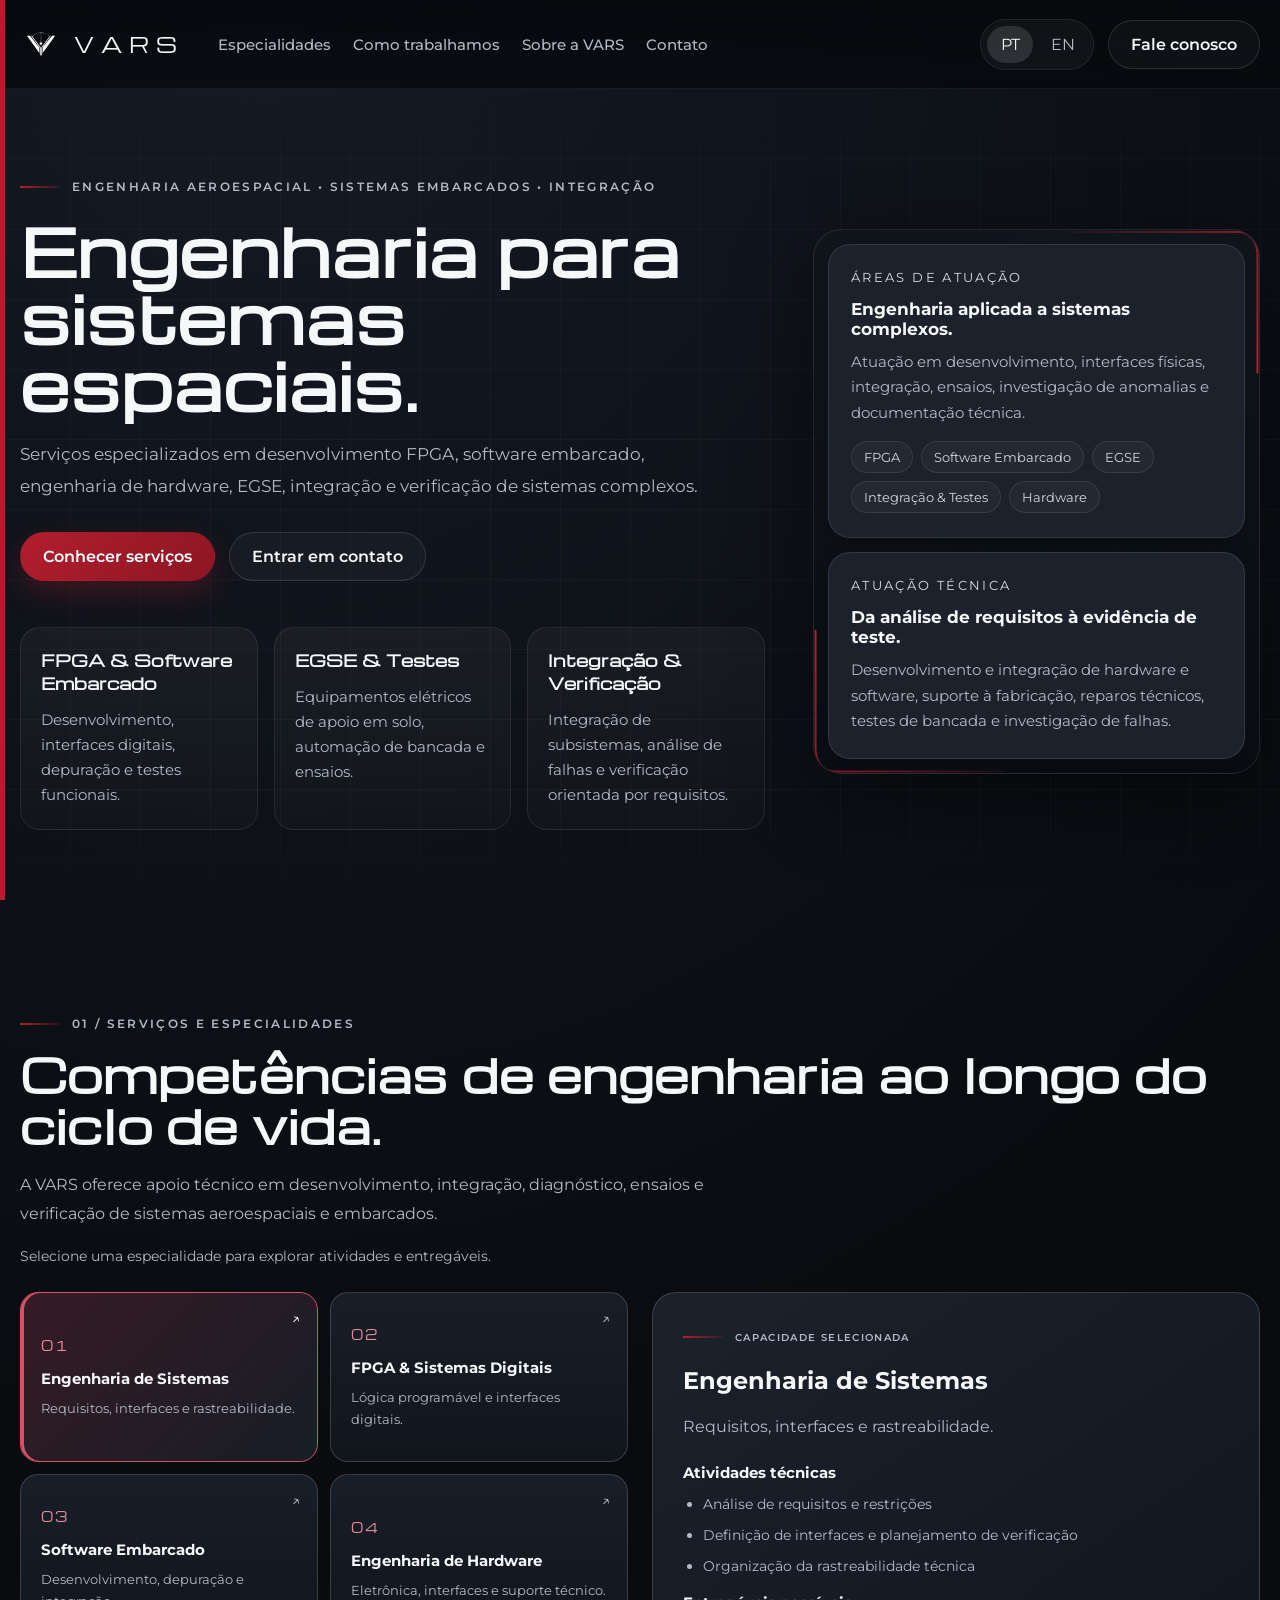
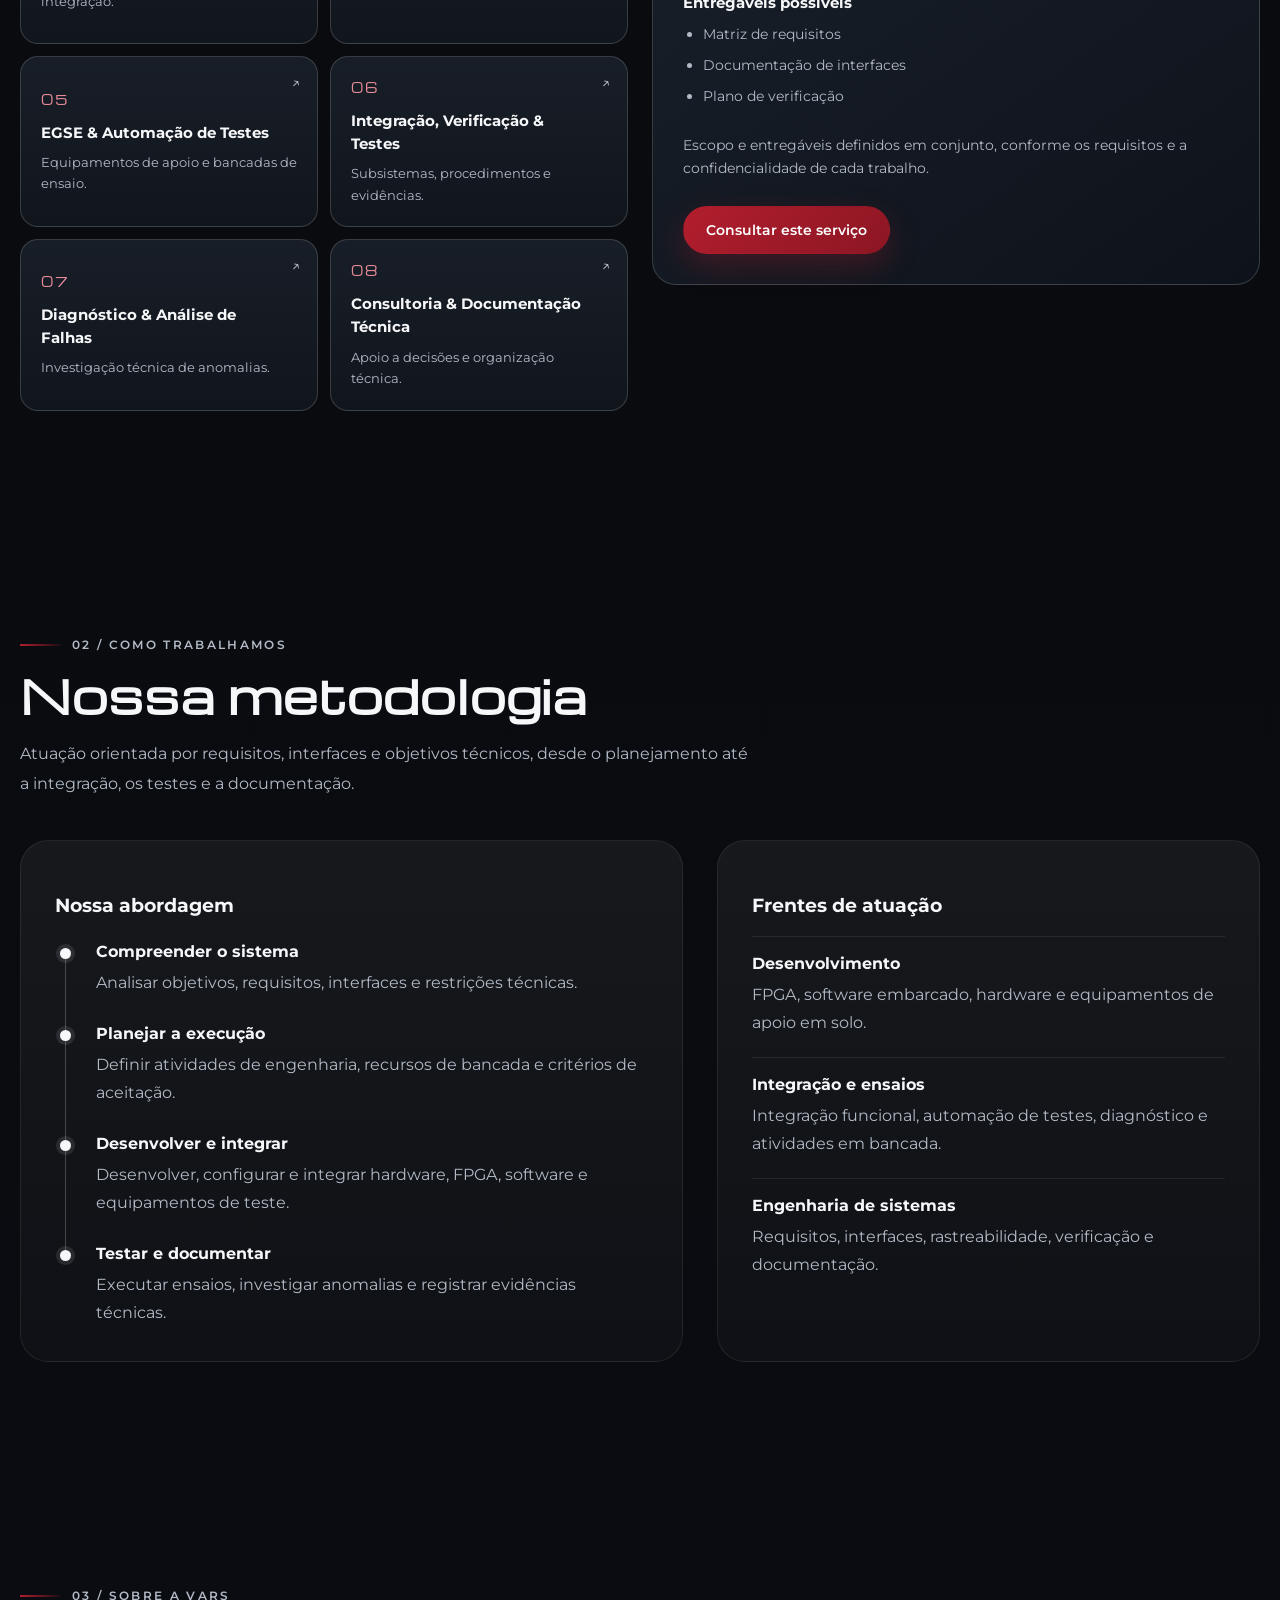
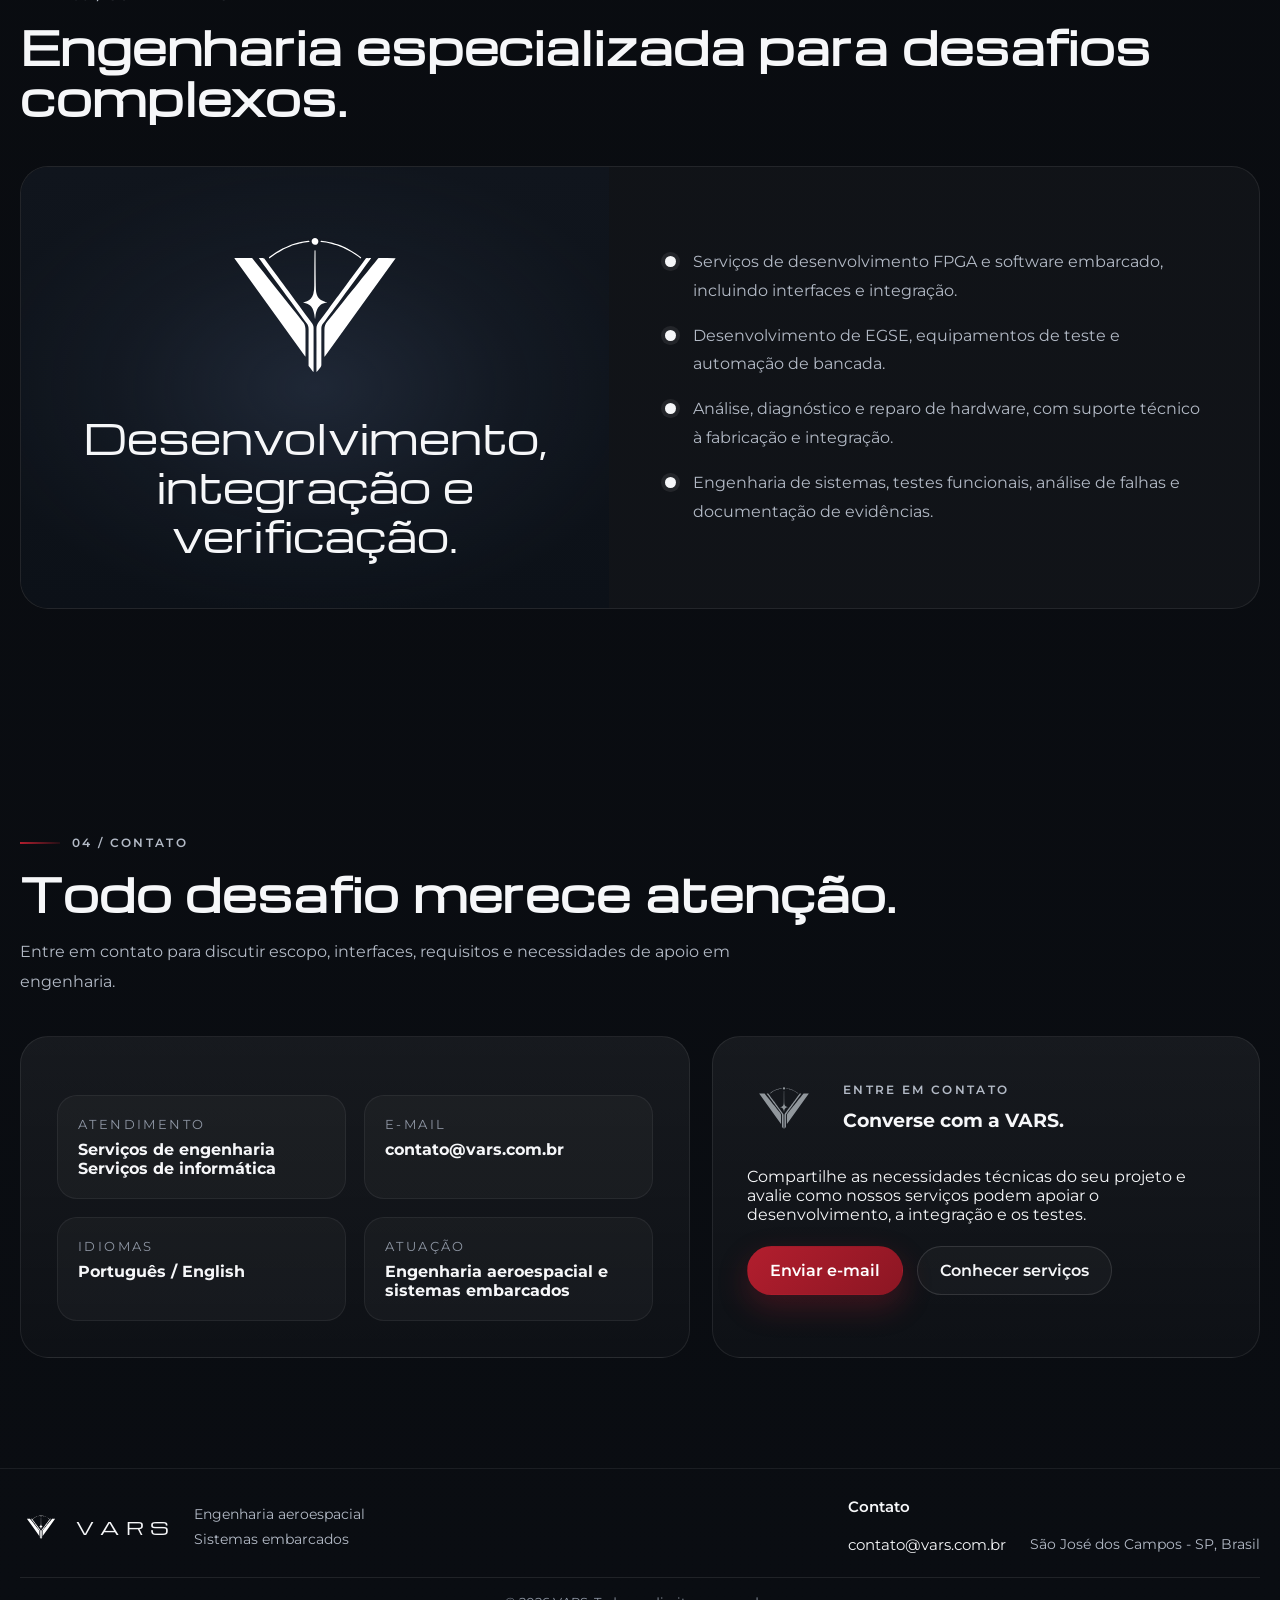
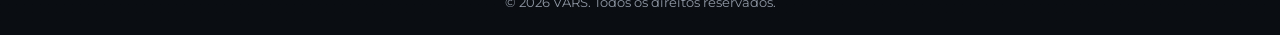
==== commit 6291b594: "Restore original engineering timeline and workstreams" ====
--- a/index.html
+++ b/index.html
@@ -845,7 +845,7 @@
 <p class="sr-only" id="service-status" role="status" aria-live="polite" aria-atomic="true"></p>
 <noscript><p>Consulte atividades e entregáveis pelo e-mail <a href="mailto:contato@vars.com.br">contato@vars.com.br</a>.</p></noscript>
 </div></section>
-    <section class="section" id="approach"><div class="container"><span class="eyebrow fade-in" data-i18n="approachEyebrow">02 / COMO TRABALHAMOS</span><h2 class="section-title fade-in" data-i18n="approachTitle">Nossa metodologia</h2><p class="section-intro fade-in" data-i18n="approachIntro">Atuação orientada por requisitos, interfaces e objetivos técnicos, desde o planejamento até a integração, os testes e a documentação.</p><div class="pillars"><div class="process-panel fade-in"><h3 data-i18n="processTitle">Nossa abordagem</h3><div class="process-list"><details class="engineering-step" open><summary><span class="capability-number">01</span><span data-i18n="step1Title">Compreender o sistema</span></summary><p data-i18n="step1Text">Analisar objetivos, requisitos, interfaces e restrições técnicas.</p></details><details class="engineering-step"><summary><span class="capability-number">02</span><span data-i18n="step2Title">Planejar a execução</span></summary><p data-i18n="step2Text">Definir atividades de engenharia, recursos de bancada e critérios de aceitação.</p></details><details class="engineering-step"><summary><span class="capability-number">03</span><span data-i18n="step3Title">Desenvolver e integrar</span></summary><p data-i18n="step3Text">Desenvolver, configurar e integrar hardware, FPGA, software e equipamentos de teste.</p></details><details class="engineering-step"><summary><span class="capability-number">04</span><span data-i18n="step4Title">Testar e documentar</span></summary><p data-i18n="step4Text">Executar ensaios, investigar anomalias e registrar evidências técnicas.</p></details></div></div><aside class="trust-panel fade-in"><h3 data-i18n="trustTitle">Frentes de atuação</h3><div class="trust-list"><div class="trust-row"><h4 data-i18n="trust1Title">Desenvolvimento</h4><p data-i18n="trust1Text">FPGA, software embarcado, hardware e equipamentos de apoio em solo.</p></div><div class="trust-row"><h4 data-i18n="trust2Title">Integração e ensaios</h4><p data-i18n="trust2Text">Integração funcional, automação de testes, diagnóstico e atividades em bancada.</p></div><div class="trust-row"><h4 data-i18n="trust3Title">Engenharia de sistemas</h4><p data-i18n="trust3Text">Requisitos, interfaces, rastreabilidade, verificação e documentação.</p></div></div></aside></div></div></section>
+    <section class="section" id="approach"><div class="container"><span class="eyebrow fade-in" data-i18n="approachEyebrow">02 / COMO TRABALHAMOS</span><h2 class="section-title fade-in" data-i18n="approachTitle">Nossa metodologia</h2><p class="section-intro fade-in" data-i18n="approachIntro">Atuação orientada por requisitos, interfaces e objetivos técnicos, desde o planejamento até a integração, os testes e a documentação.</p><div class="pillars"><div class="process-panel fade-in"><h3 data-i18n="processTitle">Nossa abordagem</h3><div class="process-list"><div class="process-item"><div class="process-step">01</div><div><h4 data-i18n="step1Title">Compreender o sistema</h4><p data-i18n="step1Text">Analisar objetivos, requisitos, interfaces e restrições técnicas.</p></div></div><div class="process-item"><div class="process-step">02</div><div><h4 data-i18n="step2Title">Planejar a execução</h4><p data-i18n="step2Text">Definir atividades de engenharia, recursos de bancada e critérios de aceitação.</p></div></div><div class="process-item"><div class="process-step">03</div><div><h4 data-i18n="step3Title">Desenvolver e integrar</h4><p data-i18n="step3Text">Desenvolver, configurar e integrar hardware, FPGA, software e equipamentos de teste.</p></div></div><div class="process-item"><div class="process-step">04</div><div><h4 data-i18n="step4Title">Testar e documentar</h4><p data-i18n="step4Text">Executar ensaios, investigar anomalias e registrar evidências técnicas.</p></div></div></div></div><aside class="trust-panel fade-in"><h3 data-i18n="trustTitle">Frentes de atuação</h3><div class="trust-list"><div class="trust-row"><h4 data-i18n="trust1Title">Desenvolvimento</h4><p data-i18n="trust1Text">FPGA, software embarcado, hardware e equipamentos de apoio em solo.</p></div><div class="trust-row"><h4 data-i18n="trust2Title">Integração e ensaios</h4><p data-i18n="trust2Text">Integração funcional, automação de testes, diagnóstico e atividades em bancada.</p></div><div class="trust-row"><h4 data-i18n="trust3Title">Engenharia de sistemas</h4><p data-i18n="trust3Text">Requisitos, interfaces, rastreabilidade, verificação e documentação.</p></div></div></aside></div></div></section>
     <section class="section" id="value"><div class="container"><span class="eyebrow fade-in" data-i18n="valueEyebrow">03 / SOBRE A VARS</span><h2 class="section-title fade-in" data-i18n="valueTitle">Engenharia especializada para desafios complexos.</h2><div class="split-banner"><div class="banner-brand fade-in"><img class="iso" src="assets/vars-symbol.svg" alt=""><div class="tagline" data-i18n="valueTagline">Desenvolvimento, integração e verificação.</div></div><div class="banner-copy fade-in"><div class="banner-points"><div class="banner-point"><i></i><p data-i18n="valuePoint1">Serviços de desenvolvimento FPGA e software embarcado, incluindo interfaces e integração.</p></div><div class="banner-point"><i></i><p data-i18n="valuePoint2">Desenvolvimento de EGSE, equipamentos de teste e automação de bancada.</p></div><div class="banner-point"><i></i><p data-i18n="valuePoint3">Análise, diagnóstico e reparo de hardware, com suporte técnico à fabricação e integração.</p></div><div class="banner-point"><i></i><p data-i18n="valuePoint4">Engenharia de sistemas, testes funcionais, análise de falhas e documentação de evidências.</p></div></div></div></div></div></section>
     <section class="section" id="contact"><div class="container"><span class="eyebrow fade-in" data-i18n="contactEyebrow">04 / CONTATO</span><h2 class="section-title fade-in" data-i18n="contactTitle">Todo desafio merece atenção.</h2><p class="section-intro fade-in" data-i18n="contactIntro">Entre em contato para discutir escopo, interfaces, requisitos e necessidades de apoio em engenharia e desenvolvimento de software.</p><div class="contact-shell"><div class="contact-panel fade-in"><div class="contact-list"><div class="contact-item"><small data-i18n="contactTypeLabel">Atendimento</small><strong data-i18n="contactTypeValue">Serviços de engenharia
 Serviços de informática</strong></div><div class="contact-item"><small data-i18n="contactMailLabel">E-mail</small><strong data-i18n="contactMailValue">contato@vars.com.br</strong></div><div class="contact-item"><small data-i18n="contactLangLabel">Idiomas</small><strong data-i18n="contactLangValue">Português / English</strong></div><div class="contact-item"><small data-i18n="contactUseLabel">Atuação</small><strong data-i18n="contactUseValue">Engenharia aeroespacial e sistemas embarcados</strong></div></div></div><div class="contact-box fade-in"><div class="contact-heading-row"><img class="iso-ghost" src="assets/vars-symbol-muted.svg" alt=""><div class="contact-heading-copy"><span class="eyebrow" data-i18n="boxEyebrow">ENTRE EM CONTATO</span><h3 data-i18n="boxTitle">Converse com a VARS.</h3></div></div><p data-i18n="boxText">Compartilhe as necessidades técnicas do seu projeto e avalie como nossos serviços podem apoiar o desenvolvimento, a integração e os testes.</p><div class="hero-actions" style="margin-top:22px;"><a class="btn btn-primary" href="mailto:contato@vars.com.br" data-i18n="boxCta1">Enviar e-mail</a><a class="btn btn-secondary" href="#capabilities" data-i18n="boxCta2">Conhecer serviços</a></div></div></div></div></section>
@@ -1059,8 +1059,8 @@
 
 const serviceData = [[["Engenharia de Sistemas","Requisitos, interfaces e rastreabilidade.",["Análise de requisitos e restrições","Definição de interfaces e planejamento de verificação","Organização da rastreabilidade técnica"],["Matriz de requisitos","Documentação de interfaces","Plano de verificação"]],["Systems Engineering","Requirements, interfaces and traceability.",["Requirements and constraints analysis","Interface definition and verification planning","Technical traceability management"],["Requirements matrix","Interface documentation","Verification plan"]]],[["FPGA & Sistemas Digitais","Lógica programável e interfaces digitais.",["Desenvolvimento e integração de lógica programável","Implementação de interfaces e protocolos digitais","Simulação, depuração e verificação funcional"],["Código HDL e arquivos de configuração","Bancadas de simulação","Registros de verificação funcional"]],["FPGA & Digital Systems","Programmable logic and digital interfaces.",["Programmable logic development and integration","Digital interface and protocol implementation","Simulation, debugging and functional verification"],["HDL source and configuration files","Simulation test benches","Functional verification records"]]],[["Software Embarcado","Desenvolvimento, depuração e integração.",["Desenvolvimento de software e drivers","Integração com hardware e interfaces","Depuração e testes funcionais"],["Código-fonte e instruções de compilação","Documentação de interfaces de software","Relatórios de testes funcionais"]],["Embedded Software","Development, debugging and integration.",["Software and driver development","Hardware and interface integration","Debugging and functional testing"],["Source code and build instructions","Software interface documentation","Functional test reports"]]],[["Engenharia de Hardware","Eletrônica, interfaces e suporte técnico.",["Análise de placas e interfaces físicas","Diagnóstico e reparo técnico de hardware","Suporte à fabricação e integração"],["Notas de análise técnica","Registros de diagnóstico e reparo","Instruções de integração"]],["Hardware Engineering","Electronics, interfaces and technical support.",["Board and physical interface analysis","Hardware diagnostics and technical repair","Manufacturing and integration support"],["Technical analysis notes","Diagnostic and repair records","Integration instructions"]]],[["EGSE & Automação de Testes","Equipamentos de apoio e bancadas de ensaio.",["Desenvolvimento e integração de EGSE","Configuração de instrumentação e bancadas","Automação de testes e aquisição de dados"],["Documentação de bancada e interfaces","Scripts de automação","Registros de ensaios e dados adquiridos"]],["EGSE & Test Automation","Ground support equipment and test benches.",["EGSE development and integration","Instrumentation and test bench setup","Test automation and data acquisition"],["Test bench and interface documentation","Automation scripts","Test records and acquired data"]]],[["Integração, Verificação & Testes","Subsistemas, procedimentos e evidências.",["Integração funcional de hardware e software","Preparação e execução de procedimentos de teste","Verificação de requisitos e registro de anomalias"],["Procedimentos de integração e teste","Relatórios de verificação","Matriz de evidências e registros de anomalias"]],["Integration, Verification & Testing","Subsystems, procedures and evidence.",["Functional hardware and software integration","Test procedure preparation and execution","Requirements verification and anomaly recording"],["Integration and test procedures","Verification reports","Evidence matrix and anomaly records"]]],[["Diagnóstico & Análise de Falhas","Investigação técnica de anomalias.",["Reprodução e caracterização de falhas","Análise de sinais, interfaces e registros","Avaliação de hipóteses e ações corretivas"],["Relatório de investigação","Evidências de diagnóstico","Recomendações técnicas e retestes"]],["Diagnostics & Failure Analysis","Technical anomaly investigation.",["Failure reproduction and characterization","Signal, interface and log analysis","Hypothesis assessment and corrective actions"],["Investigation report","Diagnostic evidence","Technical recommendations and retests"]]],[["Consultoria & Documentação Técnica","Apoio a decisões e organização técnica.",["Análise técnica de escopo e alternativas","Revisão de documentação e interfaces","Organização de procedimentos e evidências"],["Pareceres e notas técnicas","Documentação revisada","Procedimentos e registros técnicos"]],["Consulting & Technical Documentation","Decision support and technical organization.",["Technical scope and alternatives assessment","Documentation and interface review","Procedure and evidence organization"],["Technical assessments and notes","Reviewed documentation","Procedures and technical records"]]]];
 let selectedService = 0;
-Object.assign(translations.pt, {"serviceHint":"Selecione uma especialidade para explorar atividades e entregáveis.","selectedService":"CAPACIDADE SELECIONADA","activities":"Atividades técnicas","deliverables":"Entregáveis possíveis","scopeNote":"Escopo e entregáveis definidos em conjunto, conforme os requisitos e a confidencialidade de cada trabalho.","serviceCta":"Consultar este serviço","trustTitle":"Entregáveis de engenharia","trust1Title":"Desenvolvimento","trust1Text":"Código, configurações e documentação de interfaces.","trust2Title":"Integração e ensaios","trust2Text":"Procedimentos, dados de ensaio e relatórios de verificação.","trust3Title":"Engenharia de sistemas","trust3Text":"Requisitos, rastreabilidade e documentação técnica."});
-Object.assign(translations.en, {"serviceHint":"Select a discipline to explore activities and deliverables.","selectedService":"SELECTED CAPABILITY","activities":"Technical activities","deliverables":"Potential deliverables","scopeNote":"Scope and deliverables are agreed together, according to each engagement’s requirements and confidentiality.","serviceCta":"Discuss this service","trustTitle":"Engineering deliverables","trust1Title":"Development","trust1Text":"Source code, configurations and interface documentation.","trust2Title":"Integration and testing","trust2Text":"Procedures, test data and verification reports.","trust3Title":"Systems engineering","trust3Text":"Requirements, traceability and technical documentation."});
+Object.assign(translations.pt, {"serviceHint":"Selecione uma especialidade para explorar atividades e entregáveis.","selectedService":"CAPACIDADE SELECIONADA","activities":"Atividades técnicas","deliverables":"Entregáveis possíveis","scopeNote":"Escopo e entregáveis definidos em conjunto, conforme os requisitos e a confidencialidade de cada trabalho.","serviceCta":"Consultar este serviço"});
+Object.assign(translations.en, {"serviceHint":"Select a discipline to explore activities and deliverables.","selectedService":"SELECTED CAPABILITY","activities":"Technical activities","deliverables":"Potential deliverables","scopeNote":"Scope and deliverables are agreed together, according to each engagement’s requirements and confidentiality.","serviceCta":"Discuss this service"});
 function renderService(lang) {
   const en = lang === 'en';
   const data = serviceData[selectedService][en ? 1 : 0];
--- a/services.css
+++ b/services.css
@@ -7,13 +7,12 @@
 .service-summary{display:block;color:var(--muted);font-size:.82rem;line-height:1.65}
 .service-indicator{position:absolute;right:16px;top:16px;color:var(--muted)}
 .service-card:hover{border-color:#c25764}.service-card[aria-pressed="true"]{border-color:#d45364;background:linear-gradient(135deg,#361b25,#171d26);box-shadow:inset 3px 0 #d45364}
-.service-card[aria-pressed="true"] .service-indicator{color:#f6f7f9}.service-card .capability-number,.engineering-step .capability-number{color:#e88c99}
+.service-card[aria-pressed="true"] .service-indicator{color:#f6f7f9}.service-card .capability-number{color:#e88c99}
 .service-detail{padding:30px;border:1px solid var(--line-strong);border-radius:24px;background:linear-gradient(145deg,#1b222c,#0e131b);scroll-margin-top:110px;min-width:0}
 .service-detail h3{font-size:1.5rem;line-height:1.4;margin:20px 0 12px}.service-detail>p{color:var(--muted);line-height:1.7}.service-detail .eyebrow{font-size:.65rem;letter-spacing:.13em}
 .service-lists{display:grid;gap:14px;margin:24px 0}.service-lists h4{font-size:.93rem;margin:0 0 10px}.service-lists ul{padding-left:20px;margin:0;color:var(--muted);font-size:.9rem;line-height:1.8}.service-lists li+li{margin-top:5px}
 .service-detail .btn{margin-top:12px;font-size:.9rem;max-width:100%}.sr-only{position:absolute;width:1px;height:1px;padding:0;margin:-1px;overflow:hidden;clip-path:inset(50%);white-space:nowrap;border:0}
-:focus-visible{outline:2px solid #f1b0ba;outline-offset:5px}.engineering-step{border-bottom:1px solid var(--line-strong);padding:0 0 16px}.engineering-step summary{cursor:pointer;line-height:1.6;font-weight:600;min-height:44px}.engineering-step summary span{margin-right:12px}.engineering-step p{color:var(--muted);line-height:1.75;margin:12px 0 0}.process-list{gap:16px!important}
-#approach .pillars{margin-top:28px}#contact .contact-shell{margin-top:24px}
+:focus-visible{outline:2px solid #f1b0ba;outline-offset:5px}
 @media(min-width:1100px){.service-detail{position:sticky;top:110px}}
 @media(max-width:760px){.services-layout{grid-template-columns:1fr}.service-card{min-height:150px;padding:16px}.service-detail{padding:24px;scroll-margin-top:0}.service-detail h3{font-size:1.3rem}}
 @media(max-width:640px){.topbar .nav{gap:8px}.topbar .brand{min-width:0}.topbar .nav-right{gap:6px}.topbar .nav-left{gap:0}.topbar .lang-btn{min-width:34px;padding:9px 6px}.topbar .vars-header-lockup{gap:6px}.topbar .vars-header-name{font-size:13px}.topbar .vars-header-symbol{width:28px}}
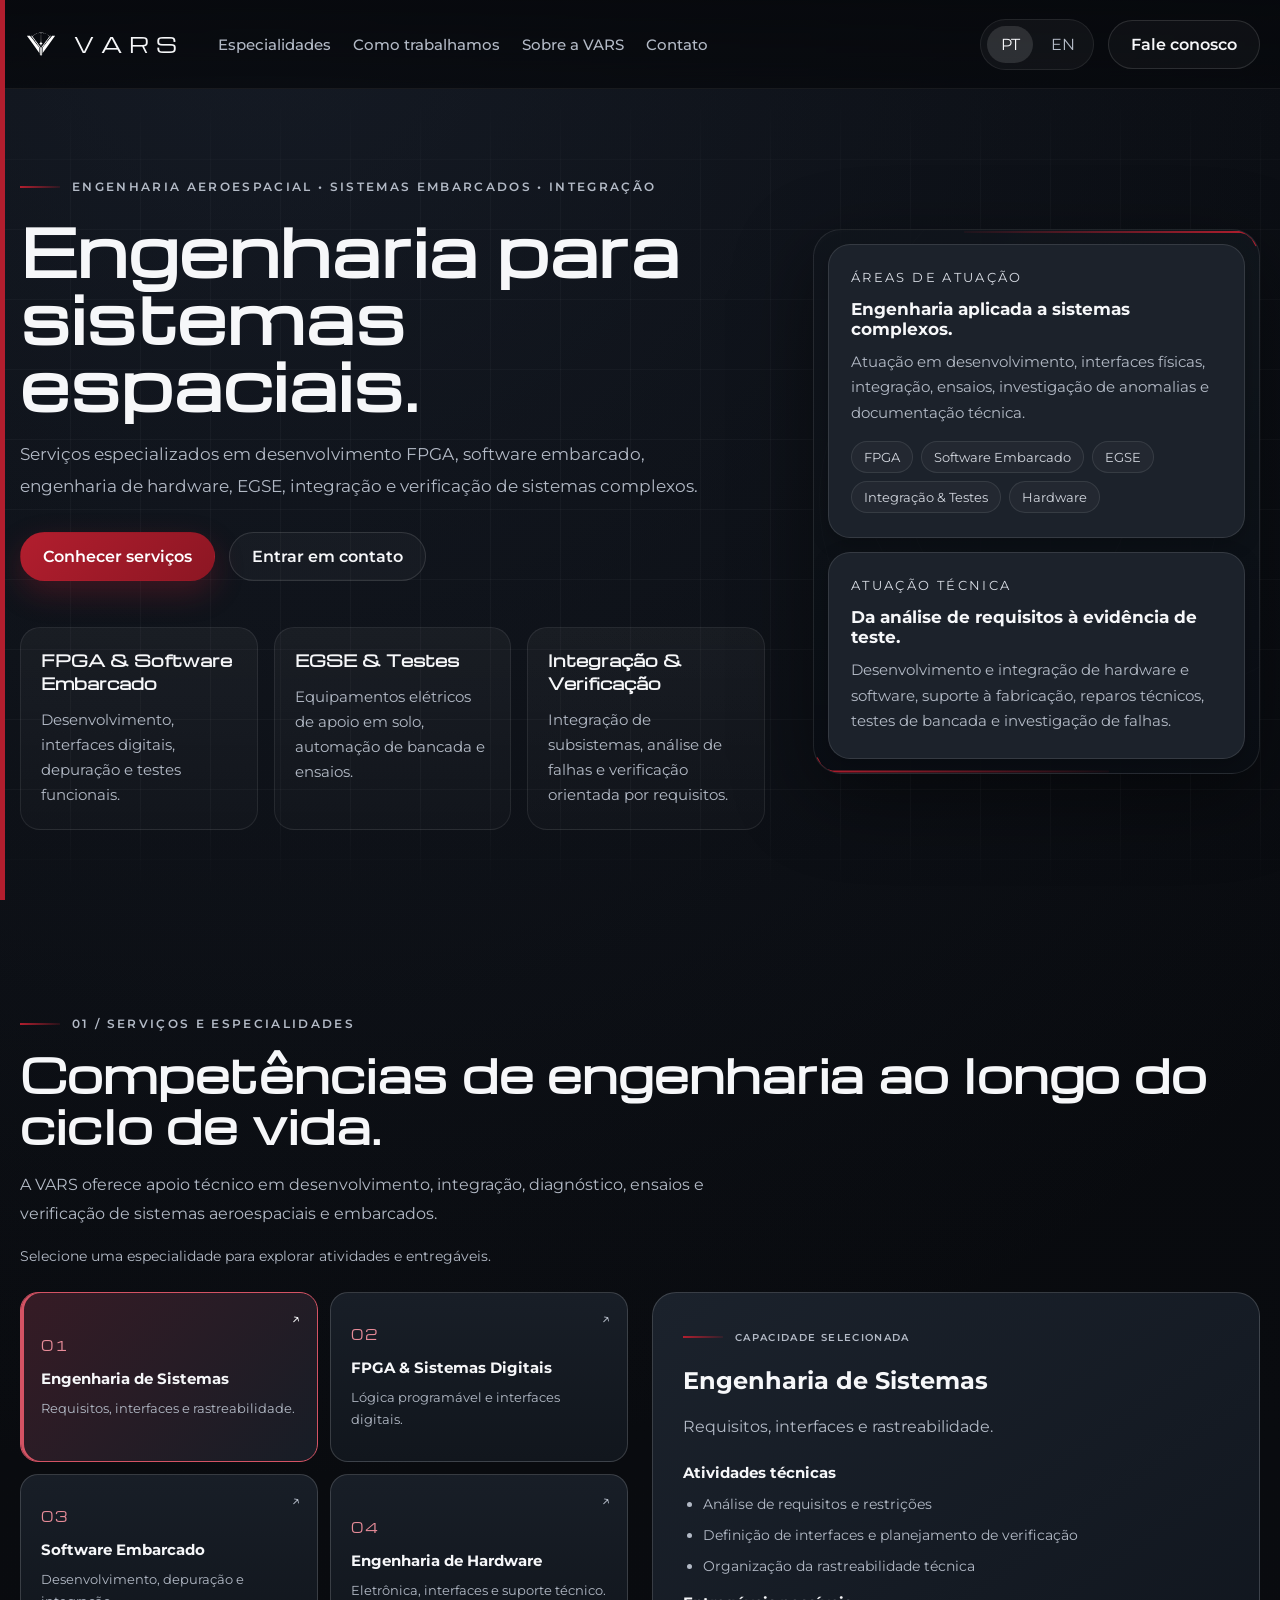
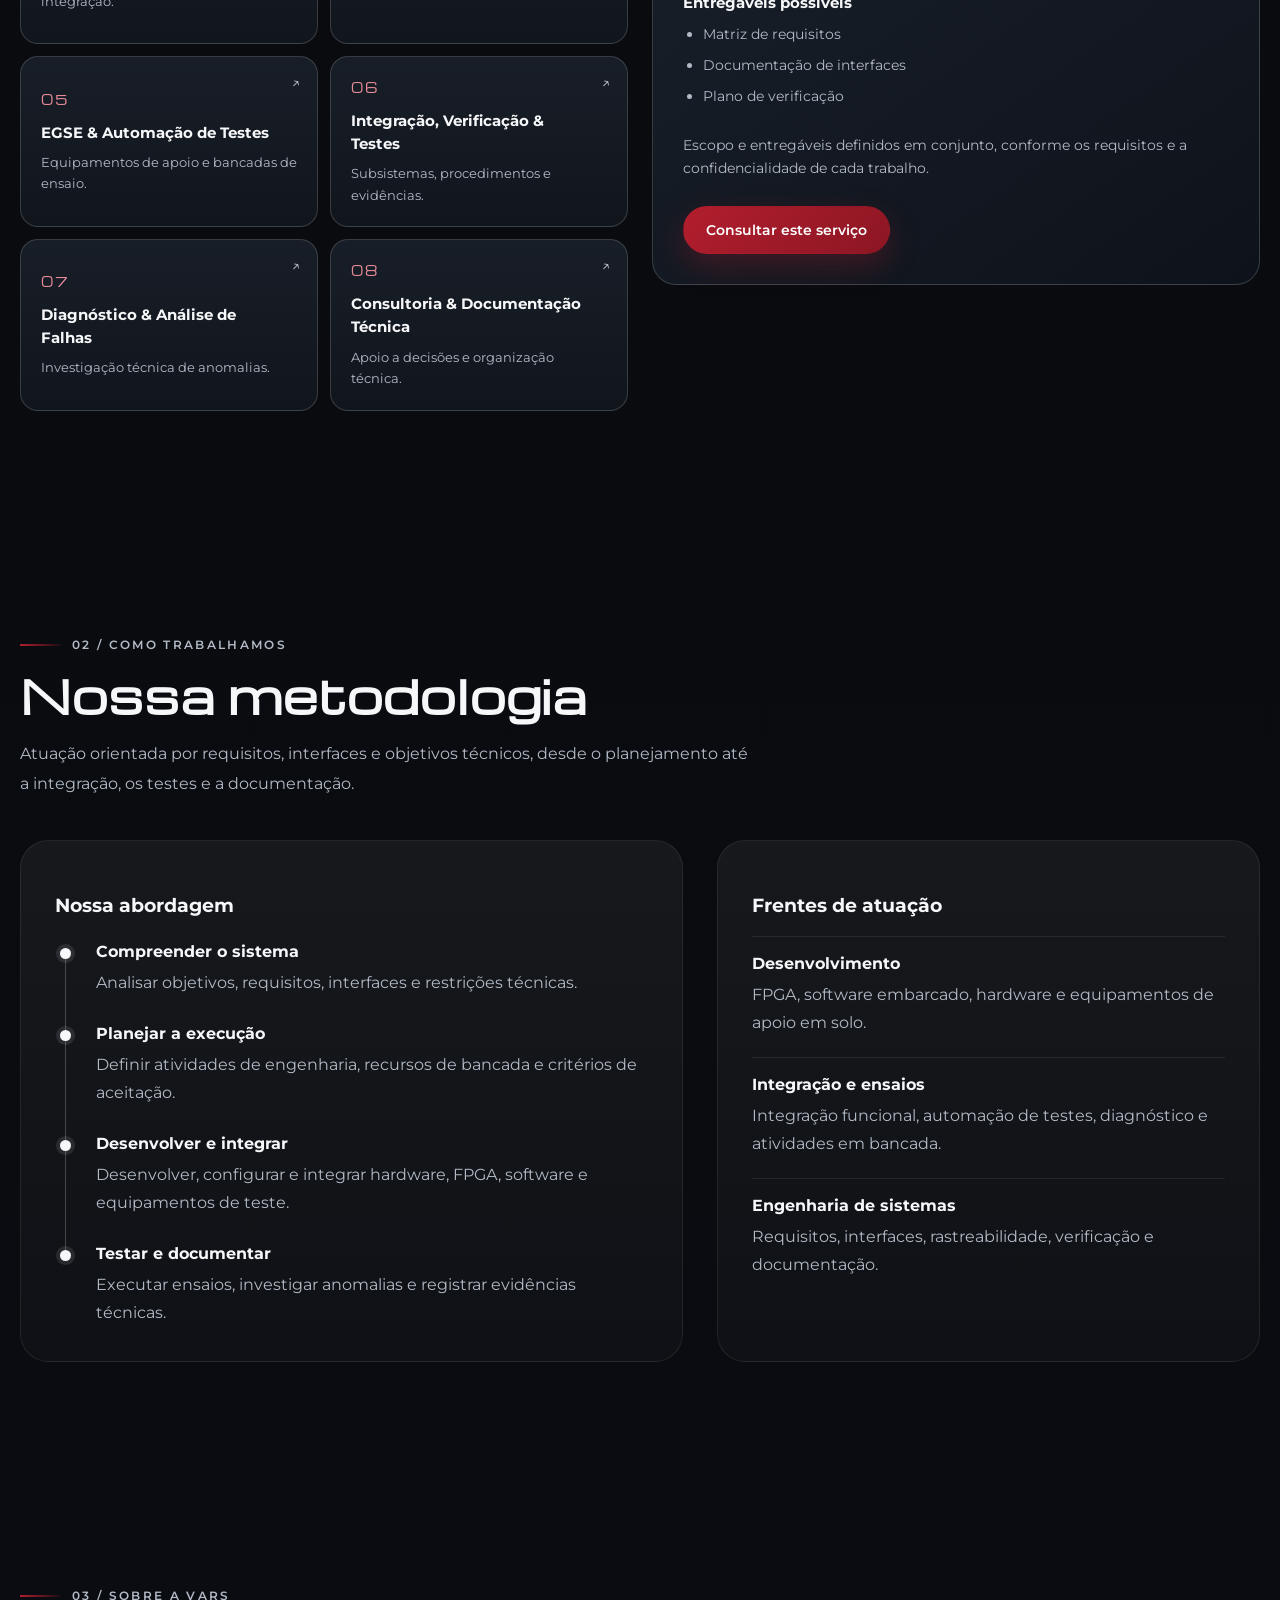
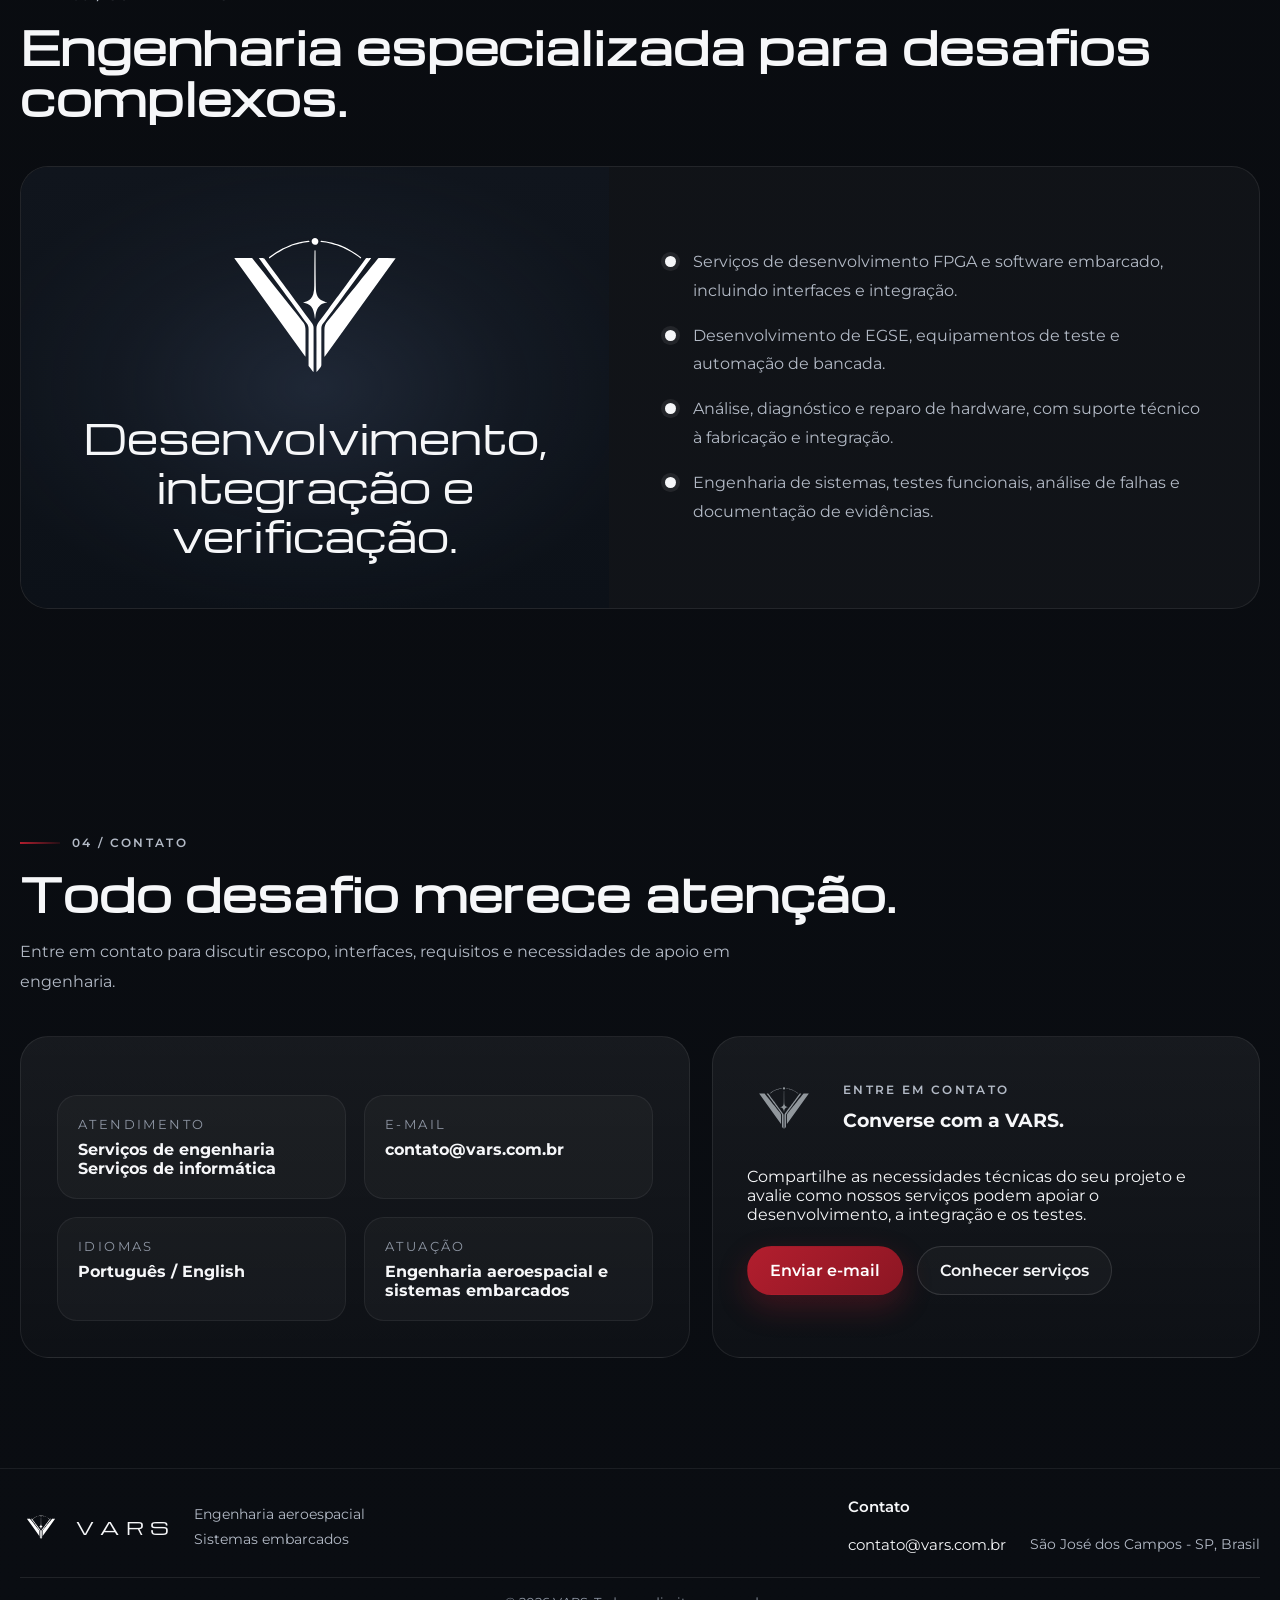
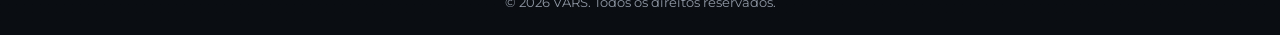
==== commit e157f015: "Reduce title gap after section anchor navigation" ====
--- a/index.html
+++ b/index.html
@@ -629,7 +629,10 @@
   .hero-panel { min-height: 0; padding: 14px; }
 }
 
-html{scroll-padding-top:108px}
+html{scroll-padding-top:108px}
+/* Offset section padding only when navigating to an anchor. */
+.section[id]{scroll-margin-top:-106px}
+@media(max-width:640px){.section[id]{scroll-margin-top:-90px}}
 .topbar{position:sticky;top:0;z-index:1000}
 body::before{content:"";position:fixed;inset:0 auto 0 0;width:5px;background:#b21e2e;z-index:1100;pointer-events:none}
 .vars-header-lockup{display:flex;align-items:center;gap:12px;white-space:nowrap}
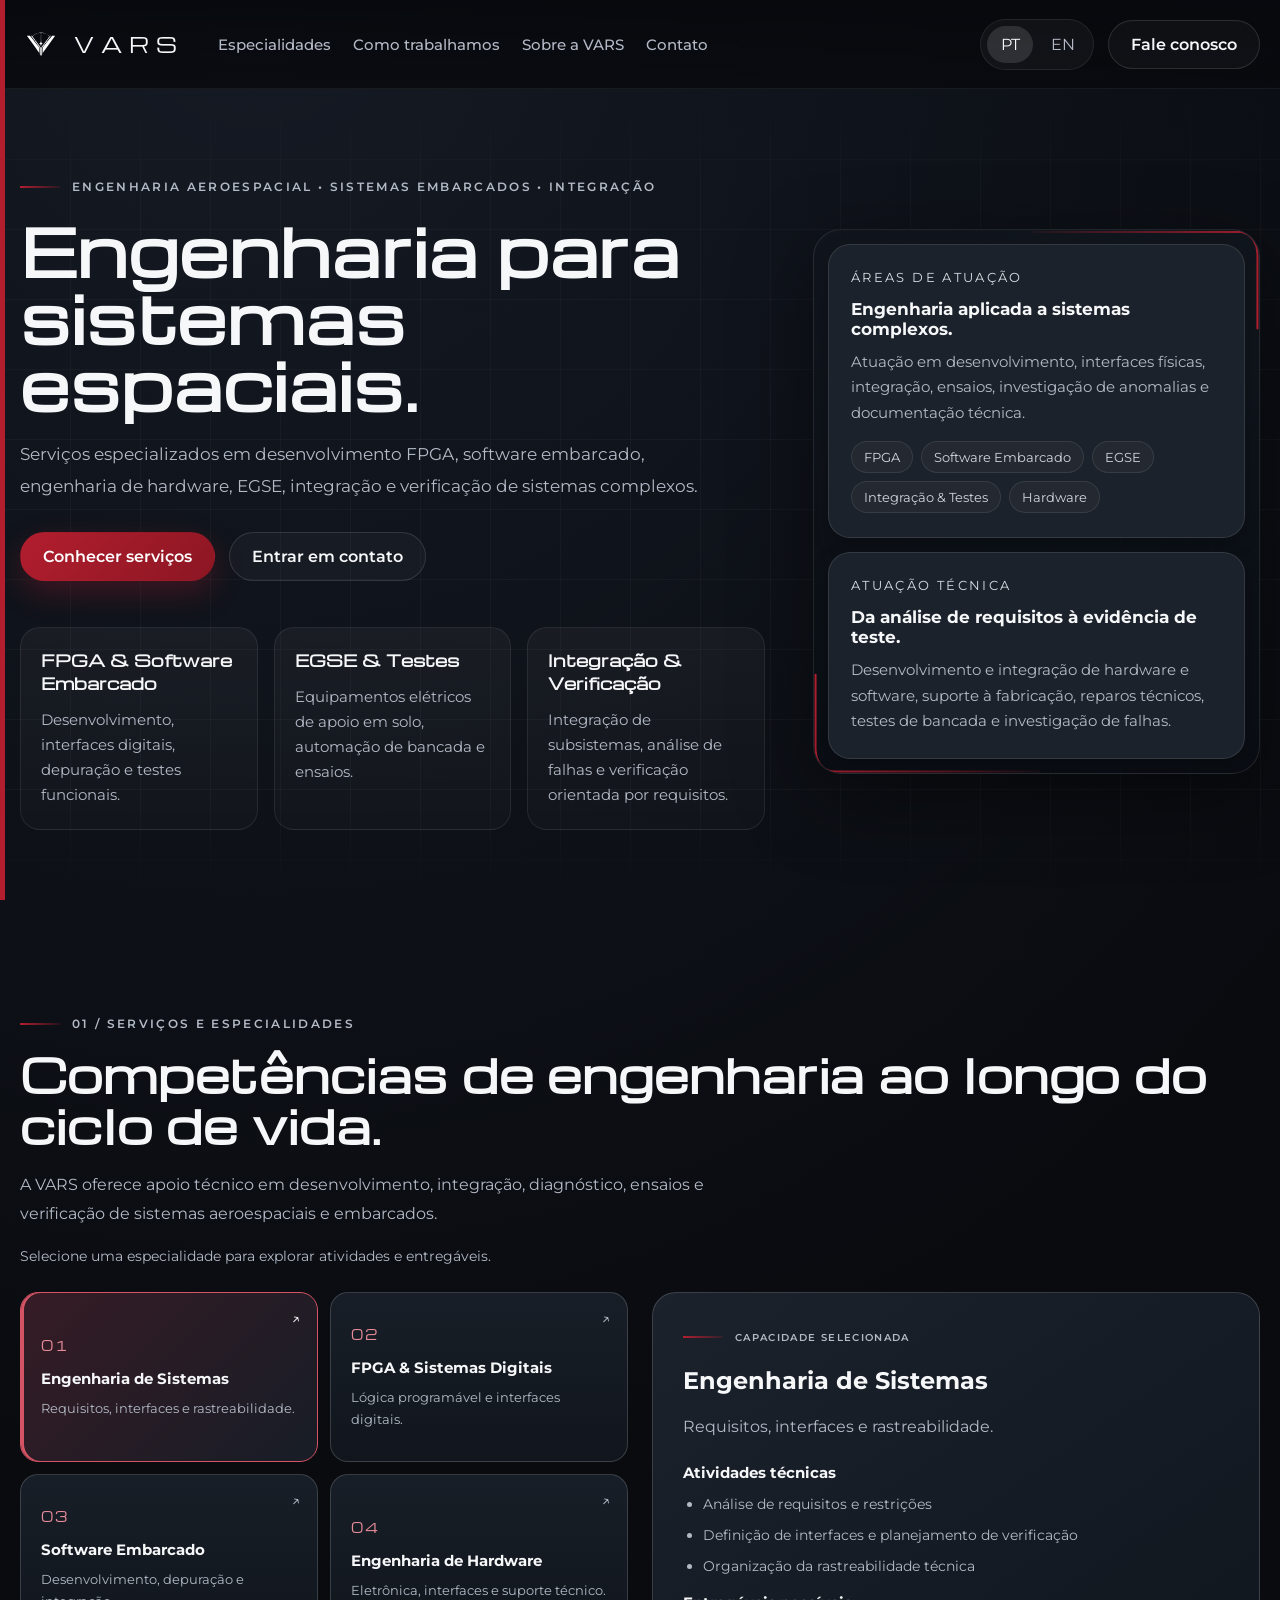
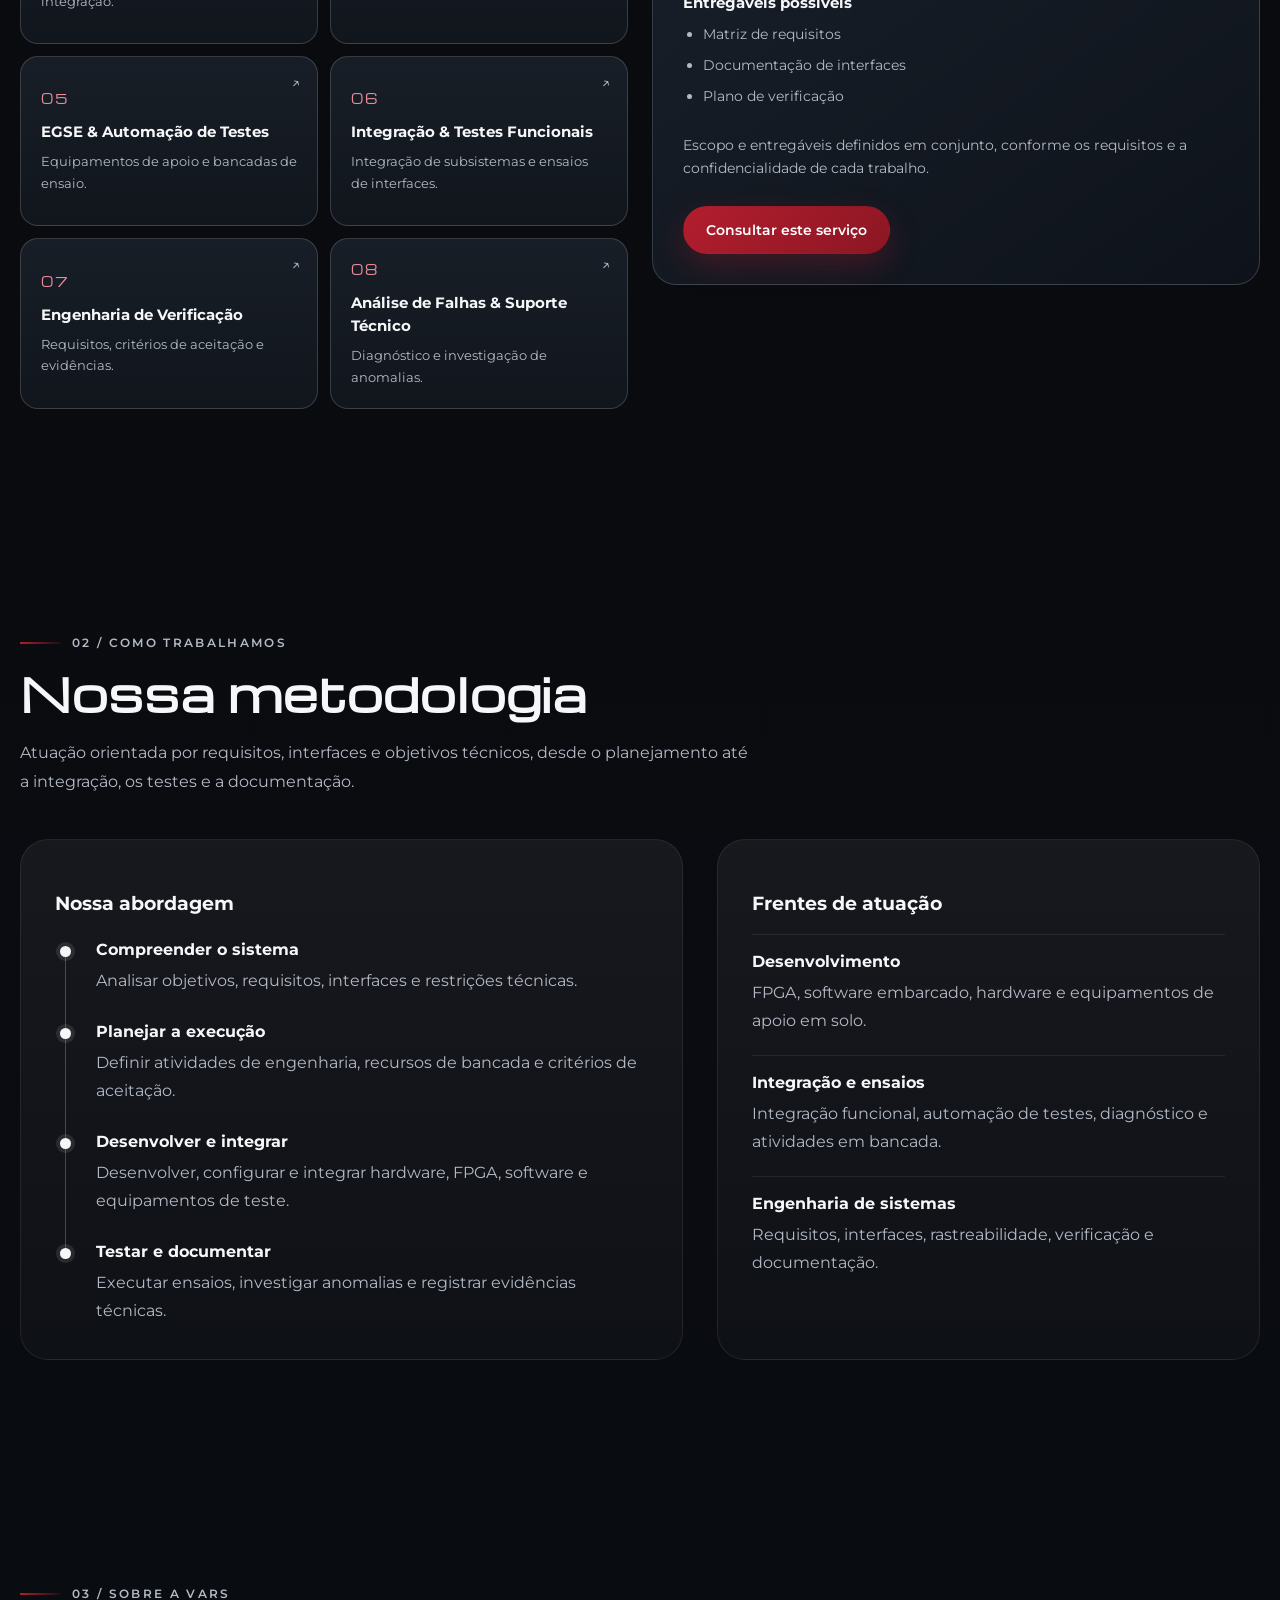
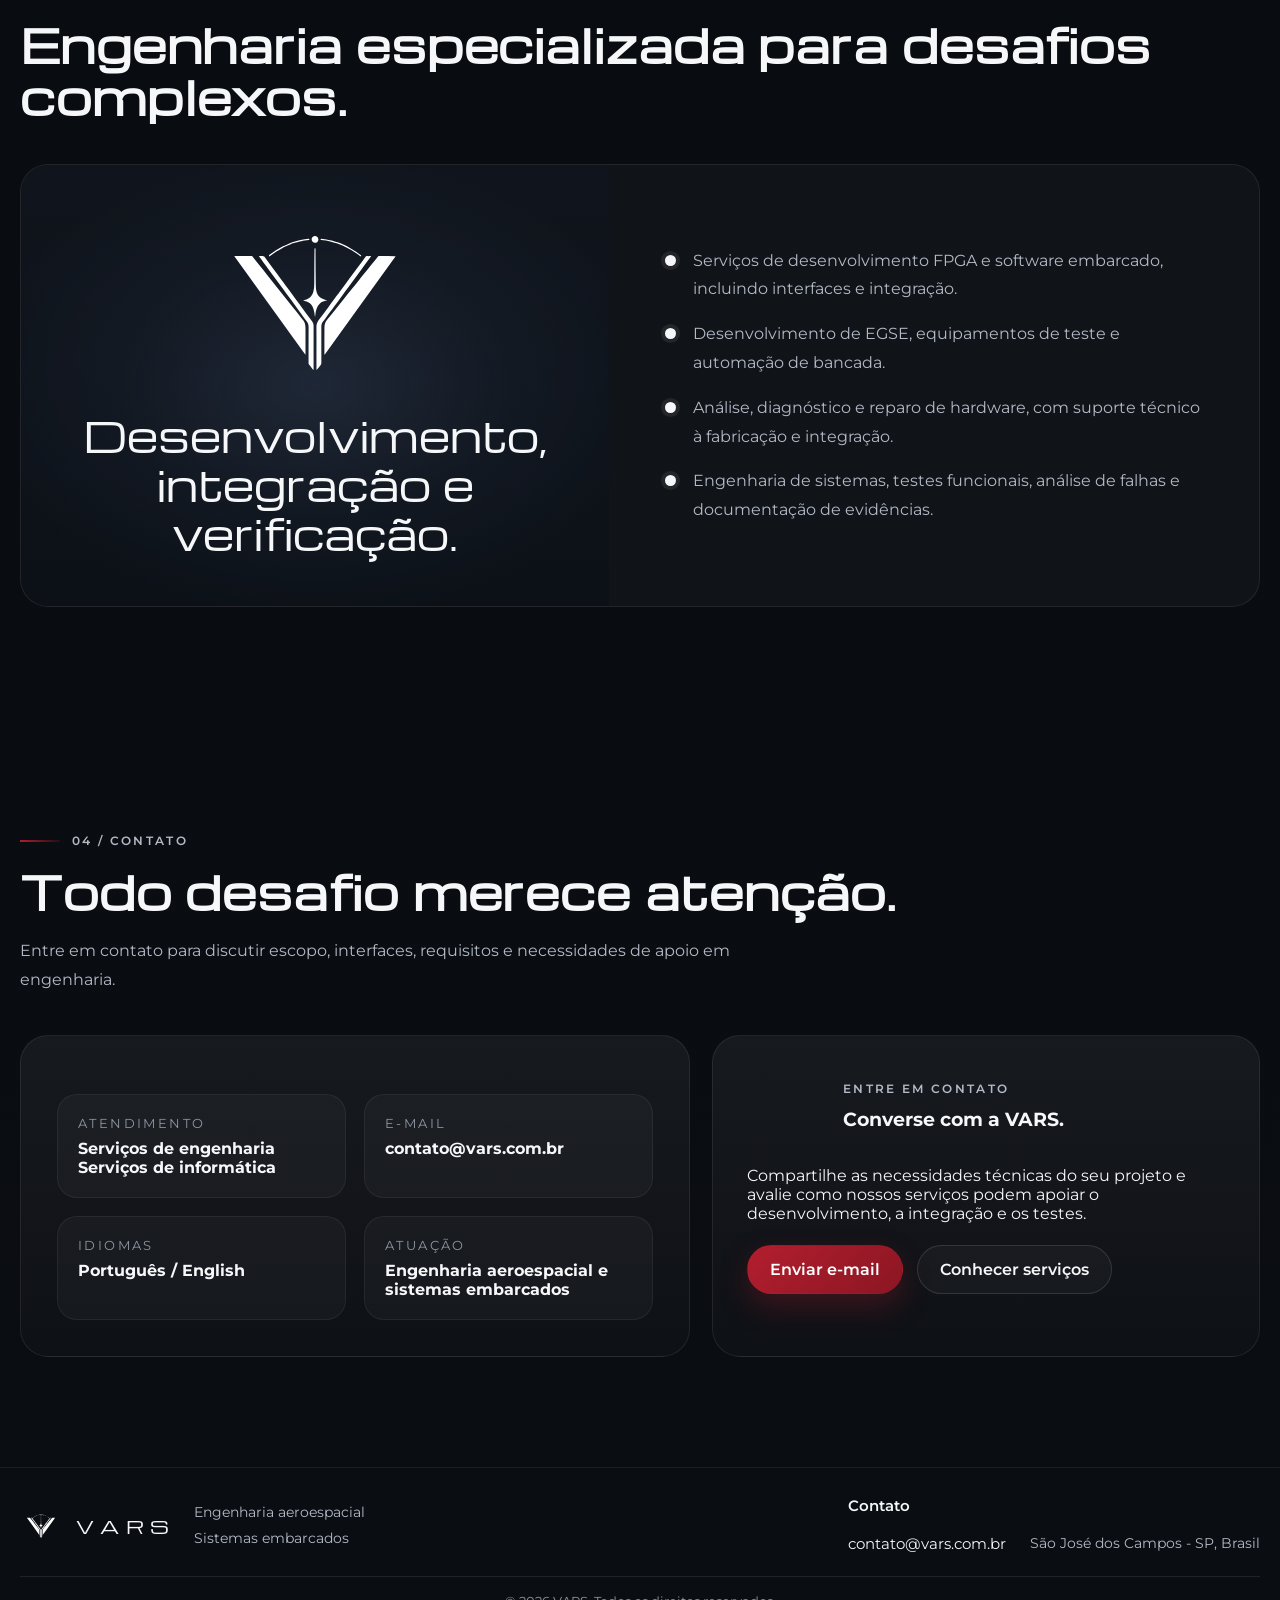
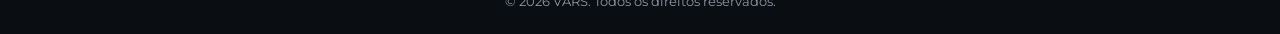
==== commit acd3a83b: "Add inline mobile service disclosures and standalone verification capability" ====
--- a/index.html
+++ b/index.html
@@ -837,9 +837,9 @@
 <button type="button" class="service-card" id="service-2" aria-pressed="false" aria-controls="service-detail" data-service="2"><span class="capability-number">03</span><strong>Software Embarcado</strong><span class="service-summary">Desenvolvimento, depuração e integração.</span><span class="service-indicator" aria-hidden="true">↗</span></button>
 <button type="button" class="service-card" id="service-3" aria-pressed="false" aria-controls="service-detail" data-service="3"><span class="capability-number">04</span><strong>Engenharia de Hardware</strong><span class="service-summary">Eletrônica, interfaces e suporte técnico.</span><span class="service-indicator" aria-hidden="true">↗</span></button>
 <button type="button" class="service-card" id="service-4" aria-pressed="false" aria-controls="service-detail" data-service="4"><span class="capability-number">05</span><strong>EGSE &amp; Automação de Testes</strong><span class="service-summary">Equipamentos de apoio e bancadas de ensaio.</span><span class="service-indicator" aria-hidden="true">↗</span></button>
-<button type="button" class="service-card" id="service-5" aria-pressed="false" aria-controls="service-detail" data-service="5"><span class="capability-number">06</span><strong>Integração, Verificação &amp; Testes</strong><span class="service-summary">Subsistemas, procedimentos e evidências.</span><span class="service-indicator" aria-hidden="true">↗</span></button>
-<button type="button" class="service-card" id="service-6" aria-pressed="false" aria-controls="service-detail" data-service="6"><span class="capability-number">07</span><strong>Diagnóstico &amp; Análise de Falhas</strong><span class="service-summary">Investigação técnica de anomalias.</span><span class="service-indicator" aria-hidden="true">↗</span></button>
-<button type="button" class="service-card" id="service-7" aria-pressed="false" aria-controls="service-detail" data-service="7"><span class="capability-number">08</span><strong>Consultoria &amp; Documentação Técnica</strong><span class="service-summary">Apoio a decisões e organização técnica.</span><span class="service-indicator" aria-hidden="true">↗</span></button></div>
+<button type="button" class="service-card" id="service-5" aria-pressed="false" aria-controls="service-detail" data-service="5"><span class="capability-number">06</span><strong>Integração &amp; Testes Funcionais</strong><span class="service-summary">Integração de subsistemas e ensaios de interfaces.</span><span class="service-indicator" aria-hidden="true">↗</span></button>
+<button type="button" class="service-card" id="service-6" aria-pressed="false" aria-controls="service-detail" data-service="6"><span class="capability-number">07</span><strong>Engenharia de Verificação</strong><span class="service-summary">Requisitos, critérios de aceitação e evidências.</span><span class="service-indicator" aria-hidden="true">↗</span></button>
+<button type="button" class="service-card" id="service-7" aria-pressed="false" aria-controls="service-detail" data-service="7"><span class="capability-number">08</span><strong>Análise de Falhas &amp; Suporte Técnico</strong><span class="service-summary">Diagnóstico e investigação de anomalias.</span><span class="service-indicator" aria-hidden="true">↗</span></button></div>
 <section class="service-detail" id="service-detail" aria-labelledby="service-title" tabindex="-1">
 <span class="eyebrow" data-i18n="selectedService">CAPACIDADE SELECIONADA</span><h3 id="service-title">Engenharia de Sistemas</h3>
 <p id="service-description">Requisitos, interfaces e rastreabilidade.</p><div class="service-lists"><div><h4 data-i18n="activities">Atividades técnicas</h4><ul id="service-activities"><li>Análise de requisitos e restrições</li><li>Definição de interfaces e planejamento de verificação</li><li>Organização da rastreabilidade técnica</li></ul></div><div><h4 data-i18n="deliverables">Entregáveis possíveis</h4><ul id="service-deliverables"><li>Matriz de requisitos</li><li>Documentação de interfaces</li><li>Plano de verificação</li></ul></div></div>
@@ -1060,15 +1060,23 @@
   }
 };
 
-const serviceData = [[["Engenharia de Sistemas","Requisitos, interfaces e rastreabilidade.",["Análise de requisitos e restrições","Definição de interfaces e planejamento de verificação","Organização da rastreabilidade técnica"],["Matriz de requisitos","Documentação de interfaces","Plano de verificação"]],["Systems Engineering","Requirements, interfaces and traceability.",["Requirements and constraints analysis","Interface definition and verification planning","Technical traceability management"],["Requirements matrix","Interface documentation","Verification plan"]]],[["FPGA & Sistemas Digitais","Lógica programável e interfaces digitais.",["Desenvolvimento e integração de lógica programável","Implementação de interfaces e protocolos digitais","Simulação, depuração e verificação funcional"],["Código HDL e arquivos de configuração","Bancadas de simulação","Registros de verificação funcional"]],["FPGA & Digital Systems","Programmable logic and digital interfaces.",["Programmable logic development and integration","Digital interface and protocol implementation","Simulation, debugging and functional verification"],["HDL source and configuration files","Simulation test benches","Functional verification records"]]],[["Software Embarcado","Desenvolvimento, depuração e integração.",["Desenvolvimento de software e drivers","Integração com hardware e interfaces","Depuração e testes funcionais"],["Código-fonte e instruções de compilação","Documentação de interfaces de software","Relatórios de testes funcionais"]],["Embedded Software","Development, debugging and integration.",["Software and driver development","Hardware and interface integration","Debugging and functional testing"],["Source code and build instructions","Software interface documentation","Functional test reports"]]],[["Engenharia de Hardware","Eletrônica, interfaces e suporte técnico.",["Análise de placas e interfaces físicas","Diagnóstico e reparo técnico de hardware","Suporte à fabricação e integração"],["Notas de análise técnica","Registros de diagnóstico e reparo","Instruções de integração"]],["Hardware Engineering","Electronics, interfaces and technical support.",["Board and physical interface analysis","Hardware diagnostics and technical repair","Manufacturing and integration support"],["Technical analysis notes","Diagnostic and repair records","Integration instructions"]]],[["EGSE & Automação de Testes","Equipamentos de apoio e bancadas de ensaio.",["Desenvolvimento e integração de EGSE","Configuração de instrumentação e bancadas","Automação de testes e aquisição de dados"],["Documentação de bancada e interfaces","Scripts de automação","Registros de ensaios e dados adquiridos"]],["EGSE & Test Automation","Ground support equipment and test benches.",["EGSE development and integration","Instrumentation and test bench setup","Test automation and data acquisition"],["Test bench and interface documentation","Automation scripts","Test records and acquired data"]]],[["Integração, Verificação & Testes","Subsistemas, procedimentos e evidências.",["Integração funcional de hardware e software","Preparação e execução de procedimentos de teste","Verificação de requisitos e registro de anomalias"],["Procedimentos de integração e teste","Relatórios de verificação","Matriz de evidências e registros de anomalias"]],["Integration, Verification & Testing","Subsystems, procedures and evidence.",["Functional hardware and software integration","Test procedure preparation and execution","Requirements verification and anomaly recording"],["Integration and test procedures","Verification reports","Evidence matrix and anomaly records"]]],[["Diagnóstico & Análise de Falhas","Investigação técnica de anomalias.",["Reprodução e caracterização de falhas","Análise de sinais, interfaces e registros","Avaliação de hipóteses e ações corretivas"],["Relatório de investigação","Evidências de diagnóstico","Recomendações técnicas e retestes"]],["Diagnostics & Failure Analysis","Technical anomaly investigation.",["Failure reproduction and characterization","Signal, interface and log analysis","Hypothesis assessment and corrective actions"],["Investigation report","Diagnostic evidence","Technical recommendations and retests"]]],[["Consultoria & Documentação Técnica","Apoio a decisões e organização técnica.",["Análise técnica de escopo e alternativas","Revisão de documentação e interfaces","Organização de procedimentos e evidências"],["Pareceres e notas técnicas","Documentação revisada","Procedimentos e registros técnicos"]],["Consulting & Technical Documentation","Decision support and technical organization.",["Technical scope and alternatives assessment","Documentation and interface review","Procedure and evidence organization"],["Technical assessments and notes","Reviewed documentation","Procedures and technical records"]]]];
+const serviceData = [[["Engenharia de Sistemas","Requisitos, interfaces e rastreabilidade.",["Análise de requisitos e restrições","Definição de interfaces e planejamento de verificação","Organização da rastreabilidade técnica"],["Matriz de requisitos","Documentação de interfaces","Plano de verificação"]],["Systems Engineering","Requirements, interfaces and traceability.",["Requirements and constraints analysis","Interface definition and verification planning","Technical traceability management"],["Requirements matrix","Interface documentation","Verification plan"]]],[["FPGA & Sistemas Digitais","Lógica programável e interfaces digitais.",["Desenvolvimento e integração de lógica programável","Implementação de interfaces e protocolos digitais","Simulação, depuração e verificação funcional"],["Código HDL e arquivos de configuração","Bancadas de simulação","Registros de verificação funcional"]],["FPGA & Digital Systems","Programmable logic and digital interfaces.",["Programmable logic development and integration","Digital interface and protocol implementation","Simulation, debugging and functional verification"],["HDL source and configuration files","Simulation test benches","Functional verification records"]]],[["Software Embarcado","Desenvolvimento, depuração e integração.",["Desenvolvimento de software e drivers","Integração com hardware e interfaces","Depuração e testes funcionais"],["Código-fonte e instruções de compilação","Documentação de interfaces de software","Relatórios de testes funcionais"]],["Embedded Software","Development, debugging and integration.",["Software and driver development","Hardware and interface integration","Debugging and functional testing"],["Source code and build instructions","Software interface documentation","Functional test reports"]]],[["Engenharia de Hardware","Eletrônica, interfaces e suporte técnico.",["Análise de placas e interfaces físicas","Diagnóstico e reparo técnico de hardware","Suporte à fabricação e integração"],["Notas de análise técnica","Registros de diagnóstico e reparo","Instruções de integração"]],["Hardware Engineering","Electronics, interfaces and technical support.",["Board and physical interface analysis","Hardware diagnostics and technical repair","Manufacturing and integration support"],["Technical analysis notes","Diagnostic and repair records","Integration instructions"]]],[["EGSE & Automação de Testes","Equipamentos de apoio e bancadas de ensaio.",["Desenvolvimento e integração de EGSE","Configuração de instrumentação e bancadas","Automação de testes e aquisição de dados"],["Documentação de bancada e interfaces","Scripts de automação","Registros de ensaios e dados adquiridos"]],["EGSE & Test Automation","Ground support equipment and test benches.",["EGSE development and integration","Instrumentation and test bench setup","Test automation and data acquisition"],["Test bench and interface documentation","Automation scripts","Test records and acquired data"]]],[["Integração & Testes Funcionais","Integração de subsistemas e ensaios de interfaces.",["Preparação e integração de hardware e software","Execução de testes funcionais e de interoperabilidade","Investigação e registro de anomalias"],["Planos e procedimentos de integração","Registros de testes e configurações","Relatórios de ensaios funcionais"]],["Integration & Functional Testing","Subsystem integration and interface testing.",["Hardware and software integration and setup","Functional and interoperability test execution","Anomaly investigation and recording"],["Integration plans and procedures","Test and configuration records","Functional test reports"]]],[["Engenharia de Verificação","Requisitos, critérios de aceitação e evidências.",["Análise de verificabilidade e definição de métodos","Elaboração de procedimentos e critérios de aceitação","Avaliação de resultados e rastreabilidade de requisitos"],["Planos e matrizes de verificação","Procedimentos e registros de execução","Relatórios e evidências de conformidade"]],["Verification Engineering","Requirements, acceptance criteria and evidence.",["Verifiability analysis and verification method definition","Procedure and acceptance criteria preparation","Results assessment and requirements traceability"],["Verification plans and matrices","Procedures and execution records","Verification reports and compliance evidence"]]],[["Análise de Falhas & Suporte Técnico","Diagnóstico e investigação de anomalias.",["Reprodução e caracterização de falhas","Análise de sinais, interfaces e registros","Avaliação de causas e ações corretivas"],["Relatórios de investigação e diagnóstico","Registros de evidências e medições","Recomendações técnicas e resultados de retestes"]],["Failure Analysis & Technical Support","Diagnostics and anomaly investigation.",["Failure reproduction and characterization","Signal, interface and log analysis","Cause assessment and corrective actions"],["Investigation and diagnostic reports","Evidence and measurement records","Technical recommendations and retest results"]]]];
 let selectedService = 0;
+let mobileDetailOpen = true;
+const servicesMobile = window.matchMedia('(max-width: 760px)');
 Object.assign(translations.pt, {"serviceHint":"Selecione uma especialidade para explorar atividades e entregáveis.","selectedService":"CAPACIDADE SELECIONADA","activities":"Atividades técnicas","deliverables":"Entregáveis possíveis","scopeNote":"Escopo e entregáveis definidos em conjunto, conforme os requisitos e a confidencialidade de cada trabalho.","serviceCta":"Consultar este serviço"});
 Object.assign(translations.en, {"serviceHint":"Select a discipline to explore activities and deliverables.","selectedService":"SELECTED CAPABILITY","activities":"Technical activities","deliverables":"Potential deliverables","scopeNote":"Scope and deliverables are agreed together, according to each engagement’s requirements and confidentiality.","serviceCta":"Discuss this service"});
 function renderService(lang) {
   const en = lang === 'en';
   const data = serviceData[selectedService][en ? 1 : 0];
   document.querySelectorAll('[data-service]').forEach((button, i) => {
-    button.setAttribute('aria-pressed', String(i === selectedService));
+    if (servicesMobile.matches) {
+      button.removeAttribute('aria-pressed');
+      button.setAttribute('aria-expanded', String(i === selectedService && mobileDetailOpen));
+    } else {
+      button.removeAttribute('aria-expanded');
+      button.setAttribute('aria-pressed', String(i === selectedService));
+    }
     button.querySelector('strong').textContent = serviceData[i][en ? 1 : 0][0];
     button.querySelector('.service-summary').textContent = serviceData[i][en ? 1 : 0][1];
   });
@@ -1082,6 +1090,20 @@
   const subject = (en ? 'Service enquiry — ' : 'Consulta de serviço — ') + data[0];
   const body = en ? 'Hello VARS,\n\nI would like to discuss ' + data[0] + '.\nObjectives:\nInterfaces and requirements:\nExpected schedule:\n\nInitial non-confidential information:' : 'Olá VARS,\n\nGostaria de discutir ' + data[0] + '.\nObjetivos:\nInterfaces e requisitos:\nPrazo previsto:\n\nInformações iniciais não confidenciais:';
   document.getElementById('service-cta').href = 'mailto:contato@vars.com.br?subject=' + encodeURIComponent(subject) + '&body=' + encodeURIComponent(body);
+}
+
+function syncServiceLayout() {
+  const detail = document.getElementById('service-detail');
+  if (servicesMobile.matches) {
+    const selectedButton = document.querySelector('[data-service="' + selectedService + '"]');
+    selectedButton.after(detail);
+    detail.hidden = !mobileDetailOpen;
+  } else {
+    document.querySelector('.services-layout').appendChild(detail);
+    detail.hidden = false;
+    mobileDetailOpen = true;
+  }
+  renderService(document.body.dataset.lang || 'pt');
 }
 
 const setLang = (lang) => {
@@ -1164,16 +1186,24 @@
 document.addEventListener('DOMContentLoaded', () => {
   document.querySelectorAll('.lang-btn').forEach(btn => btn.addEventListener('click', () => setLang(btn.dataset.lang)));
   document.querySelectorAll('[data-service]').forEach(button => button.addEventListener('click', () => {
-    selectedService = Number(button.dataset.service);
+    const nextService = Number(button.dataset.service);
+    if (servicesMobile.matches) {
+      mobileDetailOpen = nextService === selectedService ? !mobileDetailOpen : true;
+    } else {
+      mobileDetailOpen = true;
+    }
+    selectedService = nextService;
     const lang = document.body.dataset.lang || 'pt';
-    renderService(lang);
-    document.getElementById('service-status').textContent = (lang === 'en' ? 'Selected: ' : 'Selecionado: ') + serviceData[selectedService][lang === 'en' ? 1 : 0][0];
-    if (window.matchMedia('(max-width: 760px)').matches) {
-      document.getElementById('service-detail').focus({ preventScroll: true });
-      document.getElementById('service-detail').scrollIntoView({ block: 'start', behavior: window.matchMedia('(prefers-reduced-motion: reduce)').matches ? 'instant' : 'smooth' });
-    }
+    syncServiceLayout();
+    const name = serviceData[selectedService][lang === 'en' ? 1 : 0][0];
+    document.getElementById('service-status').textContent = servicesMobile.matches && !mobileDetailOpen
+      ? (lang === 'en' ? 'Details closed: ' : 'Detalhes recolhidos: ') + name
+      : (lang === 'en' ? 'Selected: ' : 'Selecionado: ') + name;
   }));
-  initLang();
+  servicesMobile.addEventListener('change', syncServiceLayout);
+  initLang();
+  syncServiceLayout();
+
   initMenu();
   initAnimations();
   initVarsPerimeter();
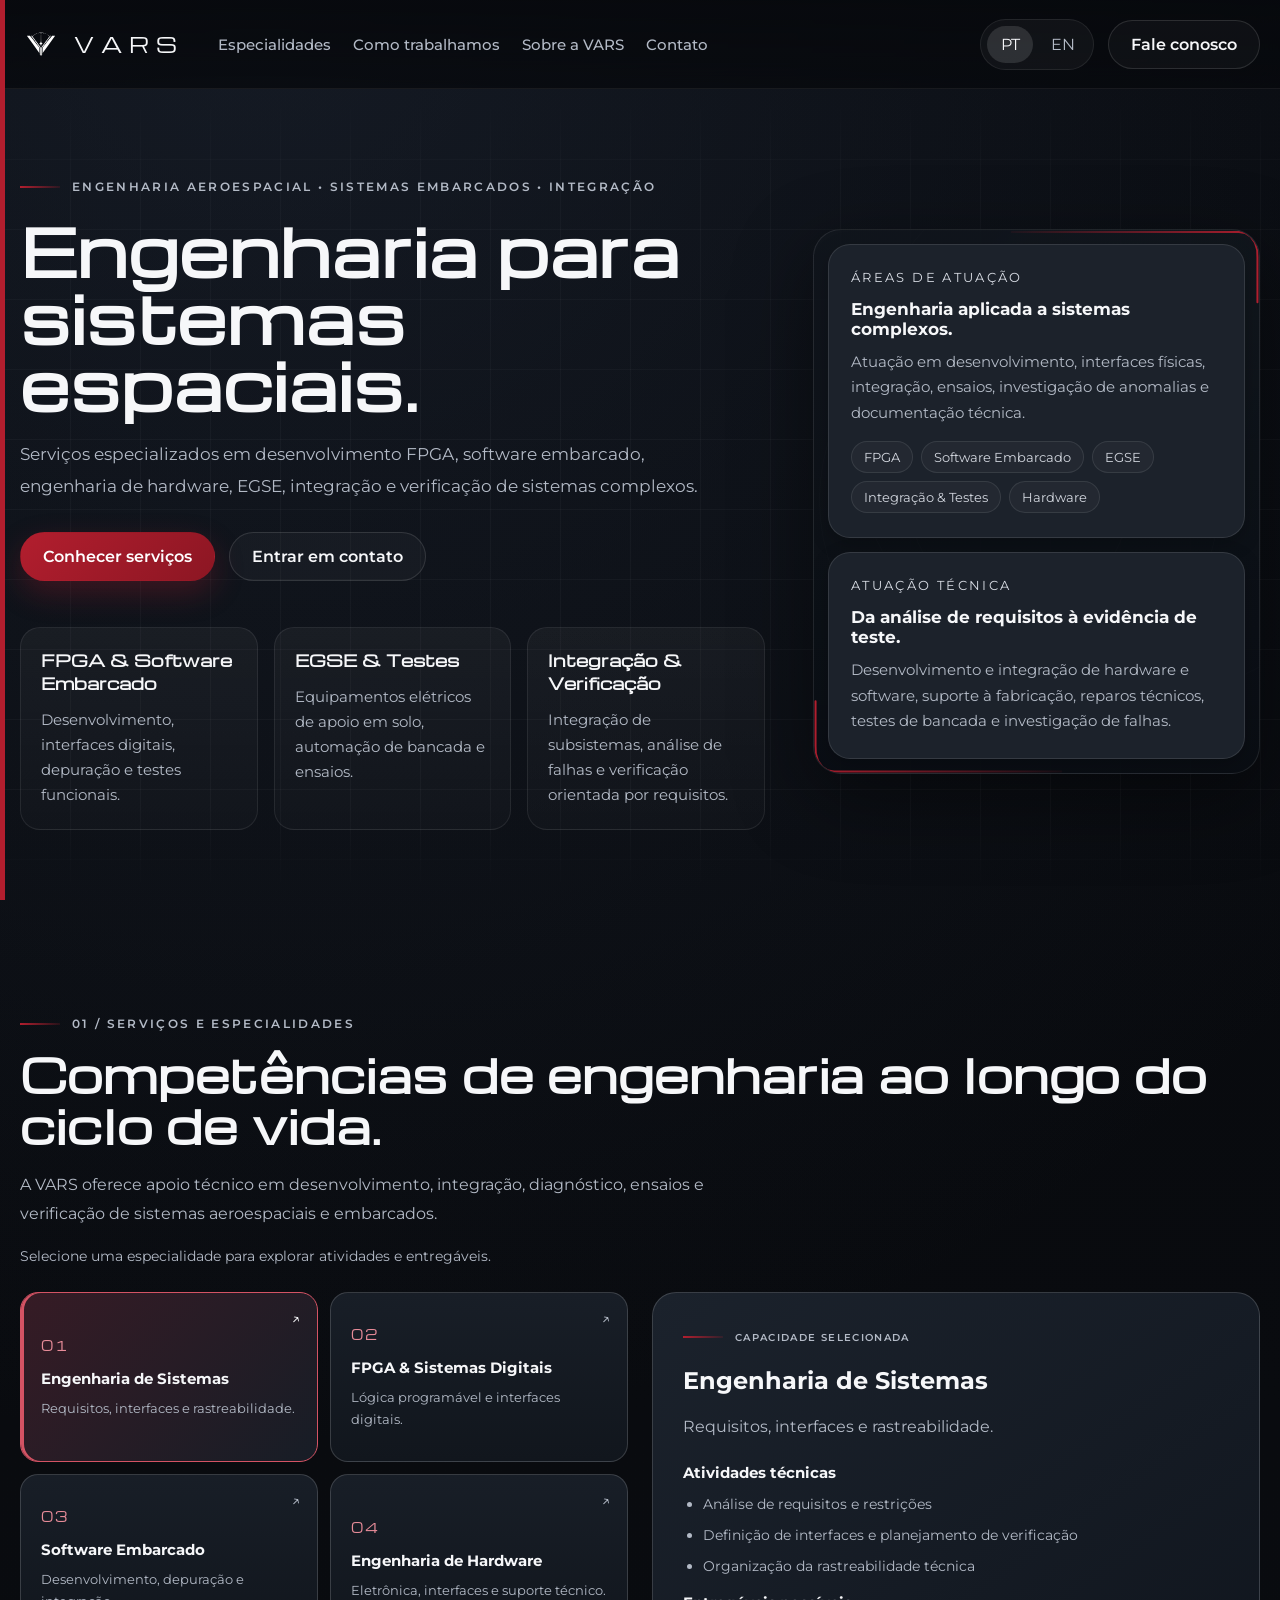
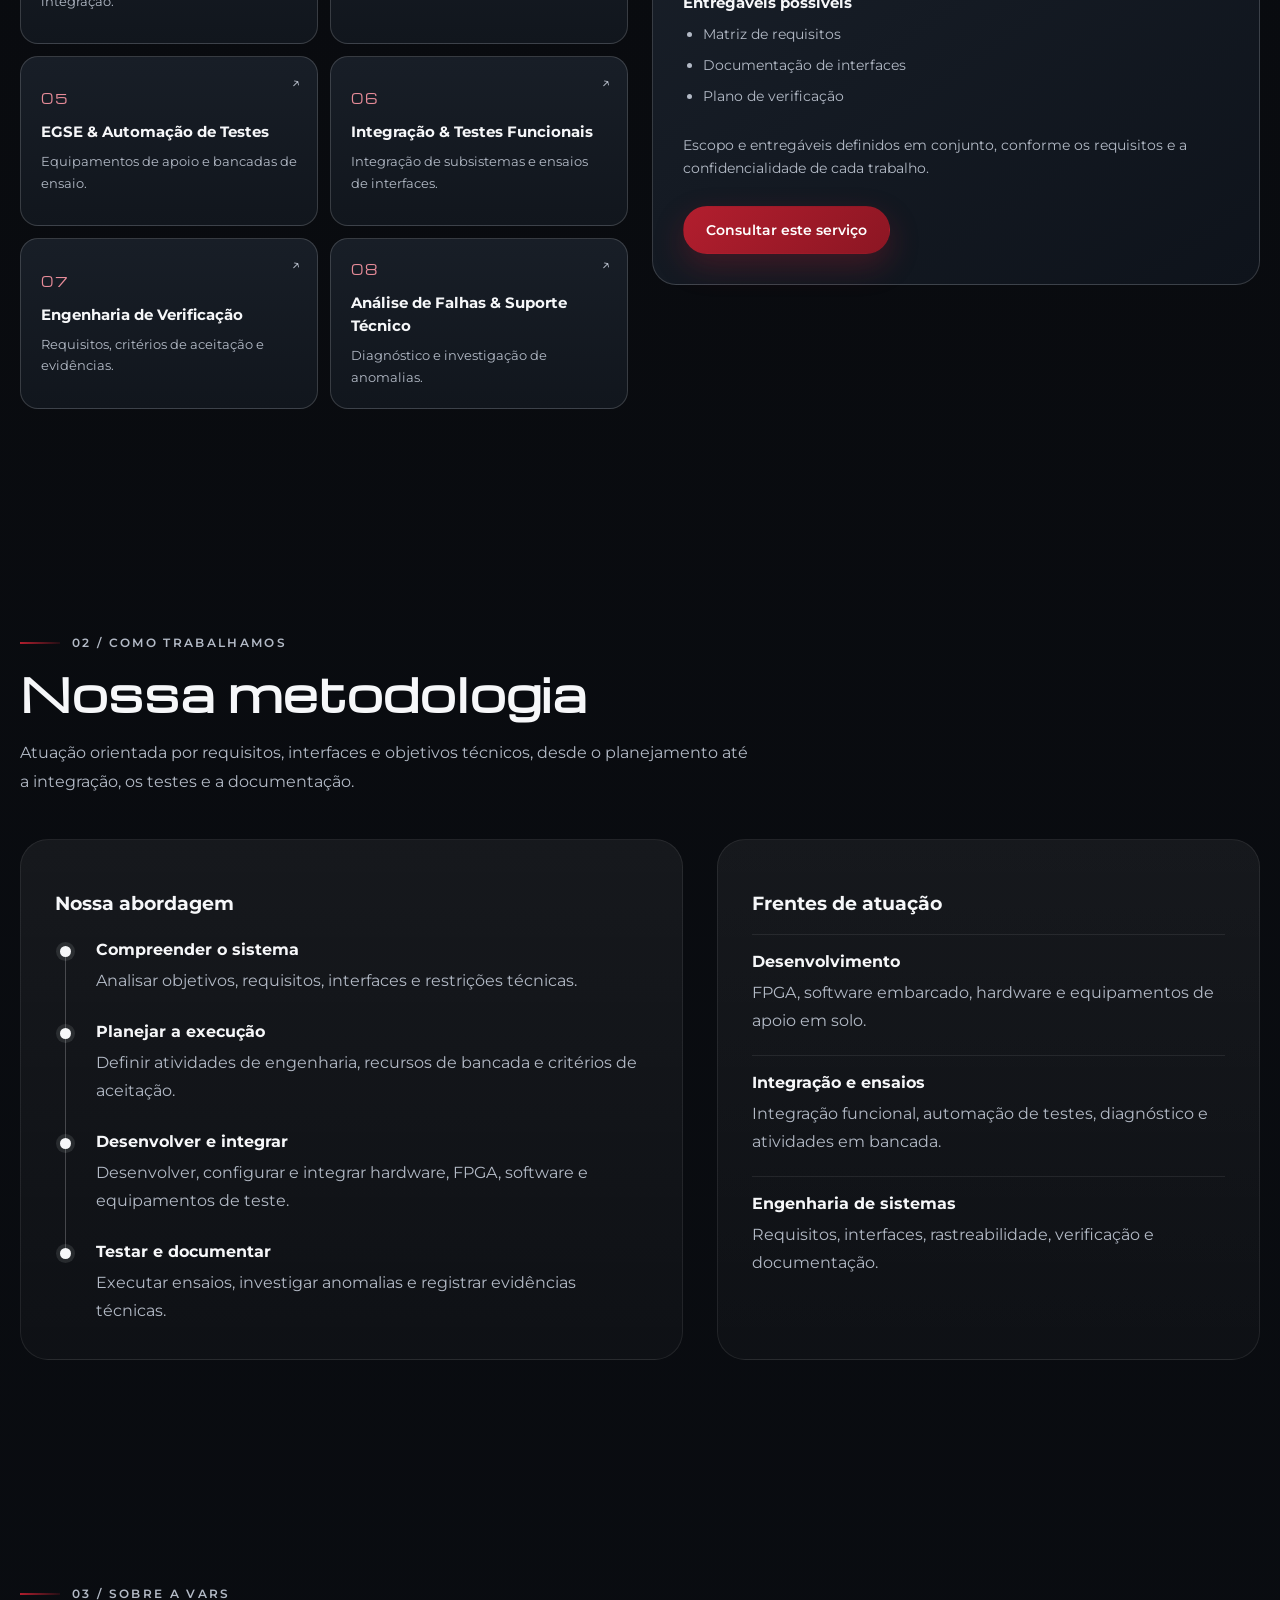
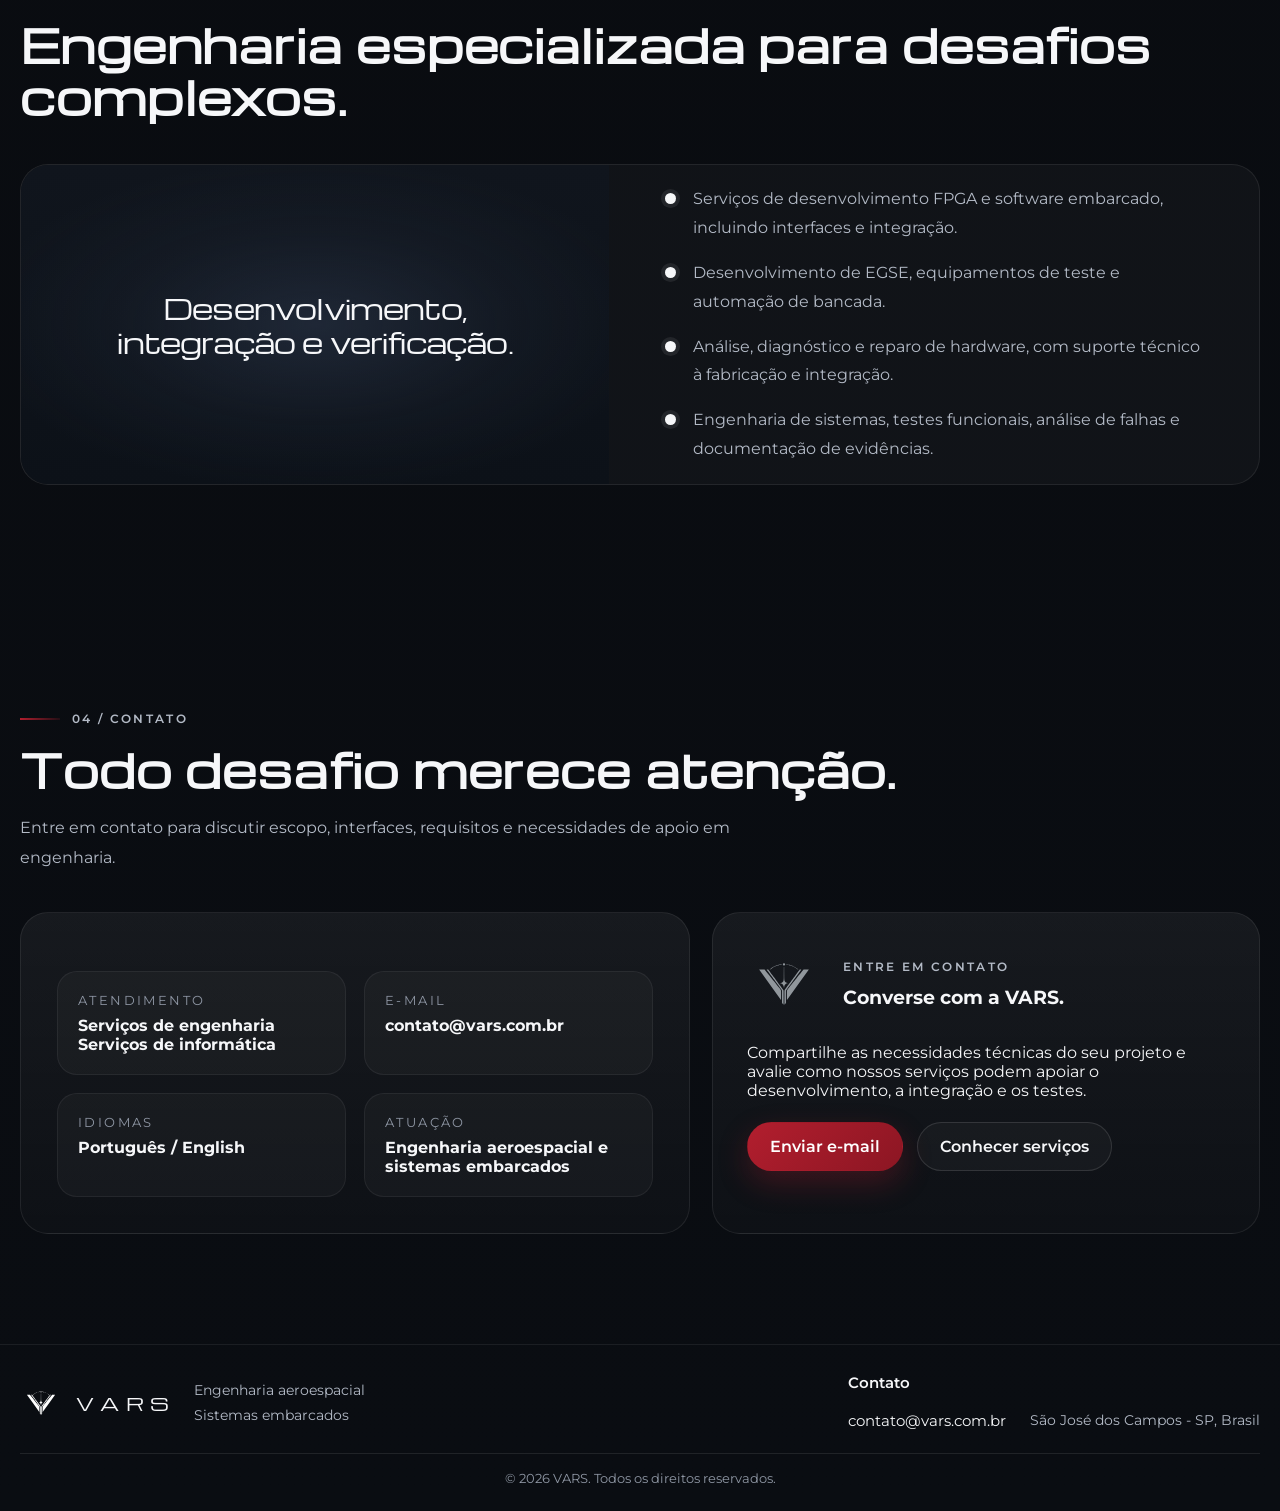
==== commit 69337bd8: "Center Michroma tagline and remove symbol from About VARS panel" ====
--- a/index.html
+++ b/index.html
@@ -436,10 +436,6 @@
     linear-gradient(180deg, #10151d, #0c1118);
   min-height: 360px;
 }
-.banner-brand .iso {
-  width: 170px;
-  opacity: 1;
-}
 .banner-brand .tagline {
   margin-top: 34px;
   max-width: 18ch;
@@ -694,9 +690,6 @@
   text-align:center;
   gap:32px;
 }
-.banner-brand .iso{
-  margin:0 auto;
-}
 .banner-brand .tagline{
   margin:0 auto;
   max-width:20ch;
@@ -708,22 +701,36 @@
     radial-gradient(ellipse 58% 52% at 50% 50%, rgba(46,58,79,.52) 0%, rgba(46,58,79,.15) 58%, transparent 100%),
     linear-gradient(180deg,#10151d,#0c1118);
 }
-.banner-brand .iso{
-  width:210px;
-  max-width:58%;
-  height:auto;
-  margin-inline:auto;
-}
-@media(max-width:640px){
-  .banner-brand .iso{width:180px;max-width:62%}
-}
 
 #value .banner-brand{padding-top:18px;padding-bottom:18px;min-height:0;gap:18px}
-#value .banner-brand .iso{width:240px;max-width:62%}
 #value .banner-copy{padding-top:20px;padding-bottom:20px}
-@media(max-width:640px){#value .banner-brand{padding-top:22px;padding-bottom:22px;gap:18px}#value .banner-brand .iso{width:200px;max-width:66%}#value .banner-copy{padding-top:24px;padding-bottom:24px}}
-
-#value .banner-brand .tagline{position:relative;top:-30px}
+@media(max-width:640px){#value .banner-brand{padding-top:22px;padding-bottom:22px;gap:18px}#value .banner-copy{padding-top:24px;padding-bottom:24px}}
+
+/* About VARS: centered Michroma statement without the symbol. */
+#value .banner-brand{
+  display:flex;
+  align-items:center;
+  justify-content:center;
+  gap:0;
+  padding:36px 28px;
+}
+#value .banner-brand .tagline{
+  position:static;
+  top:auto;
+  margin:0;
+  width:100%;
+  max-width:20ch;
+  font-family:'Michroma','Montserrat',sans-serif;
+  font-size:clamp(1.22rem,2.15vw,2.5rem);
+  line-height:1.24;
+  letter-spacing:-0.03em;
+  text-align:center;
+  text-wrap:balance;
+}
+@media(max-width:640px){
+  #value .banner-brand{padding:40px 22px}
+}
+
 
 .contact-heading-row{display:flex;align-items:center;gap:22px;margin-bottom:22px}
 .contact-heading-row .iso-ghost{width:74px;height:auto;flex:0 0 74px;margin:0}
@@ -849,7 +856,7 @@
 <noscript><p>Consulte atividades e entregáveis pelo e-mail <a href="mailto:contato@vars.com.br">contato@vars.com.br</a>.</p></noscript>
 </div></section>
     <section class="section" id="approach"><div class="container"><span class="eyebrow fade-in" data-i18n="approachEyebrow">02 / COMO TRABALHAMOS</span><h2 class="section-title fade-in" data-i18n="approachTitle">Nossa metodologia</h2><p class="section-intro fade-in" data-i18n="approachIntro">Atuação orientada por requisitos, interfaces e objetivos técnicos, desde o planejamento até a integração, os testes e a documentação.</p><div class="pillars"><div class="process-panel fade-in"><h3 data-i18n="processTitle">Nossa abordagem</h3><div class="process-list"><div class="process-item"><div class="process-step">01</div><div><h4 data-i18n="step1Title">Compreender o sistema</h4><p data-i18n="step1Text">Analisar objetivos, requisitos, interfaces e restrições técnicas.</p></div></div><div class="process-item"><div class="process-step">02</div><div><h4 data-i18n="step2Title">Planejar a execução</h4><p data-i18n="step2Text">Definir atividades de engenharia, recursos de bancada e critérios de aceitação.</p></div></div><div class="process-item"><div class="process-step">03</div><div><h4 data-i18n="step3Title">Desenvolver e integrar</h4><p data-i18n="step3Text">Desenvolver, configurar e integrar hardware, FPGA, software e equipamentos de teste.</p></div></div><div class="process-item"><div class="process-step">04</div><div><h4 data-i18n="step4Title">Testar e documentar</h4><p data-i18n="step4Text">Executar ensaios, investigar anomalias e registrar evidências técnicas.</p></div></div></div></div><aside class="trust-panel fade-in"><h3 data-i18n="trustTitle">Frentes de atuação</h3><div class="trust-list"><div class="trust-row"><h4 data-i18n="trust1Title">Desenvolvimento</h4><p data-i18n="trust1Text">FPGA, software embarcado, hardware e equipamentos de apoio em solo.</p></div><div class="trust-row"><h4 data-i18n="trust2Title">Integração e ensaios</h4><p data-i18n="trust2Text">Integração funcional, automação de testes, diagnóstico e atividades em bancada.</p></div><div class="trust-row"><h4 data-i18n="trust3Title">Engenharia de sistemas</h4><p data-i18n="trust3Text">Requisitos, interfaces, rastreabilidade, verificação e documentação.</p></div></div></aside></div></div></section>
-    <section class="section" id="value"><div class="container"><span class="eyebrow fade-in" data-i18n="valueEyebrow">03 / SOBRE A VARS</span><h2 class="section-title fade-in" data-i18n="valueTitle">Engenharia especializada para desafios complexos.</h2><div class="split-banner"><div class="banner-brand fade-in"><img class="iso" src="assets/vars-symbol.svg" alt=""><div class="tagline" data-i18n="valueTagline">Desenvolvimento, integração e verificação.</div></div><div class="banner-copy fade-in"><div class="banner-points"><div class="banner-point"><i></i><p data-i18n="valuePoint1">Serviços de desenvolvimento FPGA e software embarcado, incluindo interfaces e integração.</p></div><div class="banner-point"><i></i><p data-i18n="valuePoint2">Desenvolvimento de EGSE, equipamentos de teste e automação de bancada.</p></div><div class="banner-point"><i></i><p data-i18n="valuePoint3">Análise, diagnóstico e reparo de hardware, com suporte técnico à fabricação e integração.</p></div><div class="banner-point"><i></i><p data-i18n="valuePoint4">Engenharia de sistemas, testes funcionais, análise de falhas e documentação de evidências.</p></div></div></div></div></div></section>
+    <section class="section" id="value"><div class="container"><span class="eyebrow fade-in" data-i18n="valueEyebrow">03 / SOBRE A VARS</span><h2 class="section-title fade-in" data-i18n="valueTitle">Engenharia especializada para desafios complexos.</h2><div class="split-banner"><div class="banner-brand fade-in"><div class="tagline" data-i18n="valueTagline">Desenvolvimento, integração e verificação.</div></div><div class="banner-copy fade-in"><div class="banner-points"><div class="banner-point"><i></i><p data-i18n="valuePoint1">Serviços de desenvolvimento FPGA e software embarcado, incluindo interfaces e integração.</p></div><div class="banner-point"><i></i><p data-i18n="valuePoint2">Desenvolvimento de EGSE, equipamentos de teste e automação de bancada.</p></div><div class="banner-point"><i></i><p data-i18n="valuePoint3">Análise, diagnóstico e reparo de hardware, com suporte técnico à fabricação e integração.</p></div><div class="banner-point"><i></i><p data-i18n="valuePoint4">Engenharia de sistemas, testes funcionais, análise de falhas e documentação de evidências.</p></div></div></div></div></div></section>
     <section class="section" id="contact"><div class="container"><span class="eyebrow fade-in" data-i18n="contactEyebrow">04 / CONTATO</span><h2 class="section-title fade-in" data-i18n="contactTitle">Todo desafio merece atenção.</h2><p class="section-intro fade-in" data-i18n="contactIntro">Entre em contato para discutir escopo, interfaces, requisitos e necessidades de apoio em engenharia e desenvolvimento de software.</p><div class="contact-shell"><div class="contact-panel fade-in"><div class="contact-list"><div class="contact-item"><small data-i18n="contactTypeLabel">Atendimento</small><strong data-i18n="contactTypeValue">Serviços de engenharia
 Serviços de informática</strong></div><div class="contact-item"><small data-i18n="contactMailLabel">E-mail</small><strong data-i18n="contactMailValue">contato@vars.com.br</strong></div><div class="contact-item"><small data-i18n="contactLangLabel">Idiomas</small><strong data-i18n="contactLangValue">Português / English</strong></div><div class="contact-item"><small data-i18n="contactUseLabel">Atuação</small><strong data-i18n="contactUseValue">Engenharia aeroespacial e sistemas embarcados</strong></div></div></div><div class="contact-box fade-in"><div class="contact-heading-row"><img class="iso-ghost" src="assets/vars-symbol-muted.svg" alt=""><div class="contact-heading-copy"><span class="eyebrow" data-i18n="boxEyebrow">ENTRE EM CONTATO</span><h3 data-i18n="boxTitle">Converse com a VARS.</h3></div></div><p data-i18n="boxText">Compartilhe as necessidades técnicas do seu projeto e avalie como nossos serviços podem apoiar o desenvolvimento, a integração e os testes.</p><div class="hero-actions" style="margin-top:22px;"><a class="btn btn-primary" href="mailto:contato@vars.com.br" data-i18n="boxCta1">Enviar e-mail</a><a class="btn btn-secondary" href="#capabilities" data-i18n="boxCta2">Conhecer serviços</a></div></div></div></div></section>
   </main>
--- a/services.css
+++ b/services.css
@@ -6,15 +6,24 @@
 .service-card strong{display:block;font-size:.96rem;line-height:1.5;margin:12px 0 8px;padding-right:12px}
 .service-summary{display:block;color:var(--muted);font-size:.82rem;line-height:1.65}
 .service-indicator{position:absolute;right:16px;top:16px;color:var(--muted)}
-.service-card:hover{border-color:#c25764}.service-card[aria-pressed="true"]{border-color:#d45364;background:linear-gradient(135deg,#361b25,#171d26);box-shadow:inset 3px 0 #d45364}
-.service-card[aria-pressed="true"] .service-indicator{color:#f6f7f9}.service-card .capability-number{color:#e88c99}
+.service-card:hover{border-color:#c25764}.service-card[aria-pressed="true"],.service-card[aria-expanded="true"]{border-color:#d45364;background:linear-gradient(135deg,#361b25,#171d26);box-shadow:inset 3px 0 #d45364}
+.service-card[aria-pressed="true"] .service-indicator,.service-card[aria-expanded="true"] .service-indicator{color:#f6f7f9}.service-card .capability-number{color:#e88c99}
 .service-detail{padding:30px;border:1px solid var(--line-strong);border-radius:24px;background:linear-gradient(145deg,#1b222c,#0e131b);scroll-margin-top:110px;min-width:0}
 .service-detail h3{font-size:1.5rem;line-height:1.4;margin:20px 0 12px}.service-detail>p{color:var(--muted);line-height:1.7}.service-detail .eyebrow{font-size:.65rem;letter-spacing:.13em}
 .service-lists{display:grid;gap:14px;margin:24px 0}.service-lists h4{font-size:.93rem;margin:0 0 10px}.service-lists ul{padding-left:20px;margin:0;color:var(--muted);font-size:.9rem;line-height:1.8}.service-lists li+li{margin-top:5px}
 .service-detail .btn{margin-top:12px;font-size:.9rem;max-width:100%}.sr-only{position:absolute;width:1px;height:1px;padding:0;margin:-1px;overflow:hidden;clip-path:inset(50%);white-space:nowrap;border:0}
 :focus-visible{outline:2px solid #f1b0ba;outline-offset:5px}
 @media(min-width:1100px){.service-detail{position:sticky;top:110px}}
-@media(max-width:760px){.services-layout{grid-template-columns:1fr}.service-card{min-height:150px;padding:16px}.service-detail{padding:24px;scroll-margin-top:0}.service-detail h3{font-size:1.3rem}}
+.service-detail[hidden]{display:none}
+@media(max-width:760px){
+  .services-layout{grid-template-columns:1fr}
+  .service-grid{grid-template-columns:minmax(0,1fr)}
+  .service-card{min-height:0;padding:14px 18px}
+  .service-card strong{margin:5px 0 4px}
+  .service-detail{padding:22px;border-radius:18px;scroll-margin-top:0}
+  .service-detail h3{font-size:1.3rem}
+  .service-card[aria-expanded="true"] .service-indicator{transform:rotate(90deg)}
+}
 @media(max-width:640px){.topbar .nav{gap:8px}.topbar .brand{min-width:0}.topbar .nav-right{gap:6px}.topbar .nav-left{gap:0}.topbar .lang-btn{min-width:34px;padding:9px 6px}.topbar .vars-header-lockup{gap:6px}.topbar .vars-header-name{font-size:13px}.topbar .vars-header-symbol{width:28px}}
 @media(max-width:380px){.service-grid{grid-template-columns:1fr}.service-card{min-height:0}}
 @media(prefers-reduced-motion:reduce){html{scroll-behavior:auto!important}*,*::before,*::after{animation:none!important;transition:none!important}}
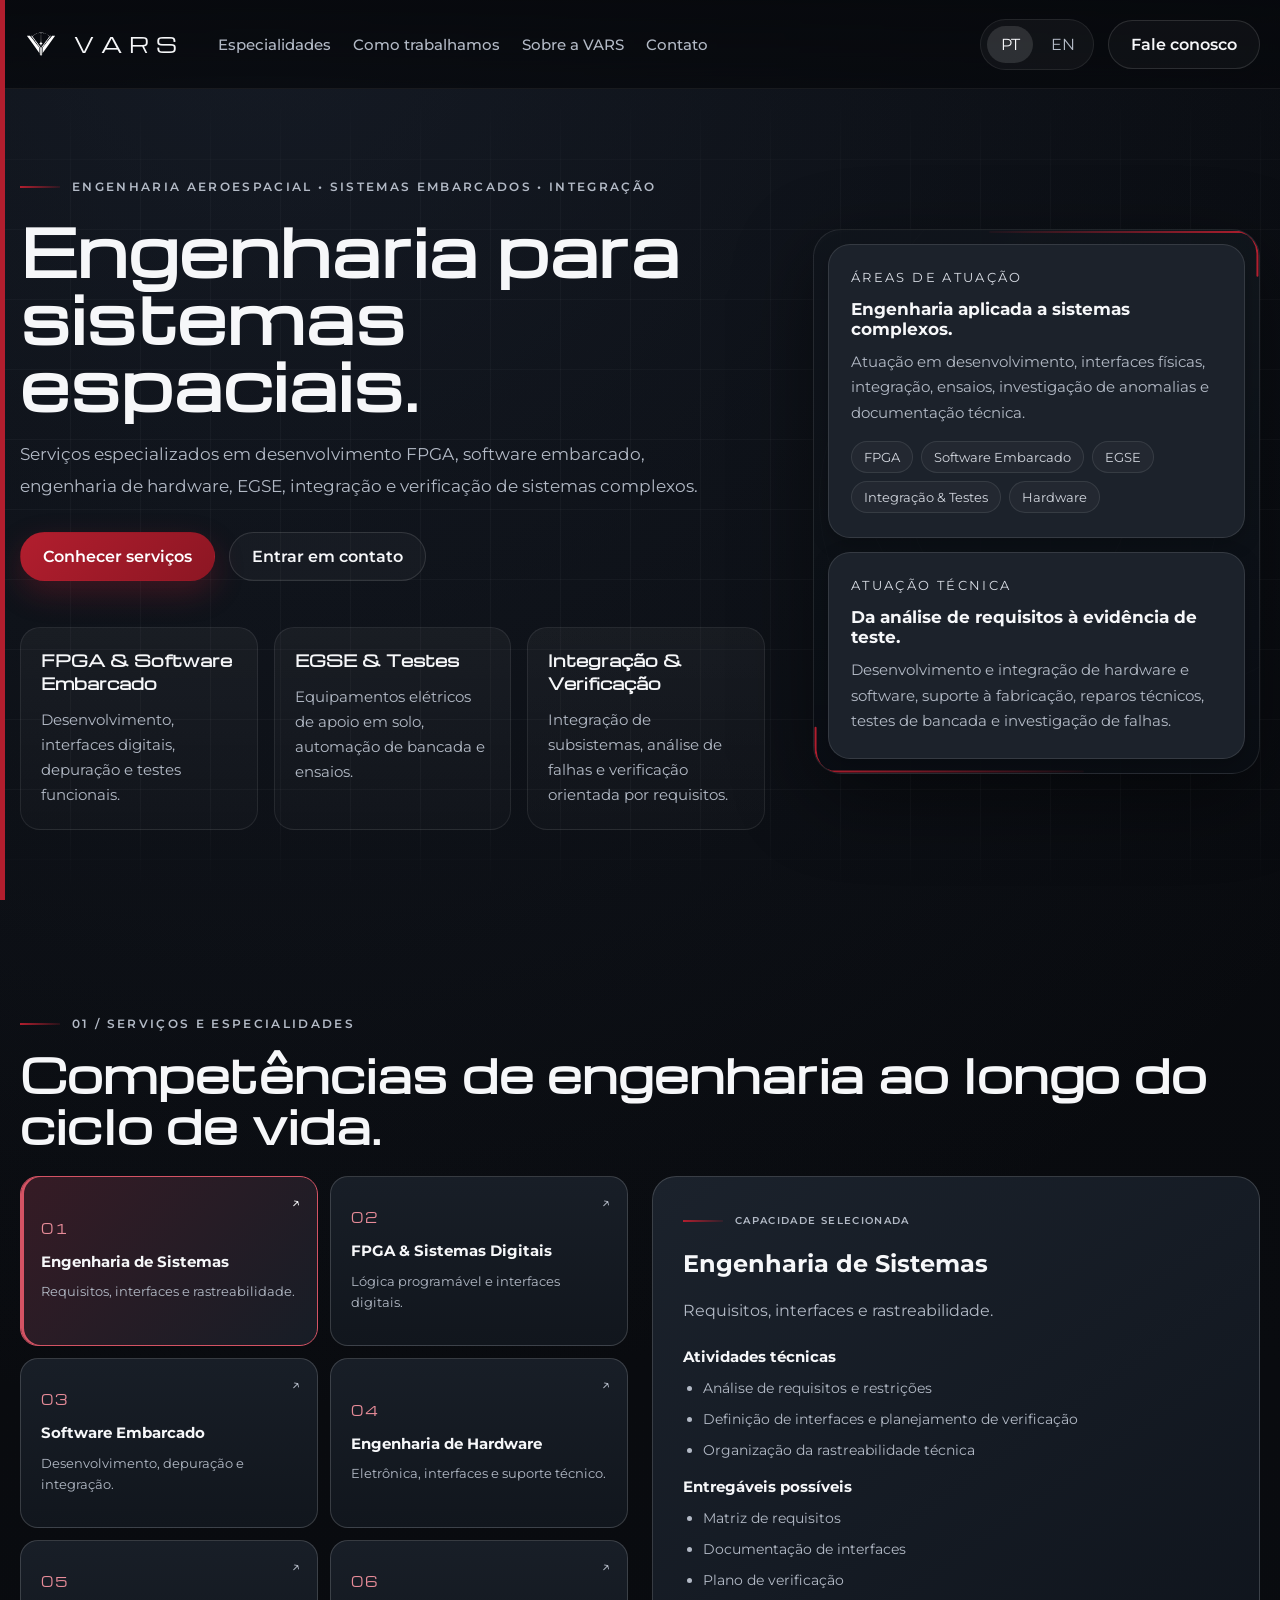
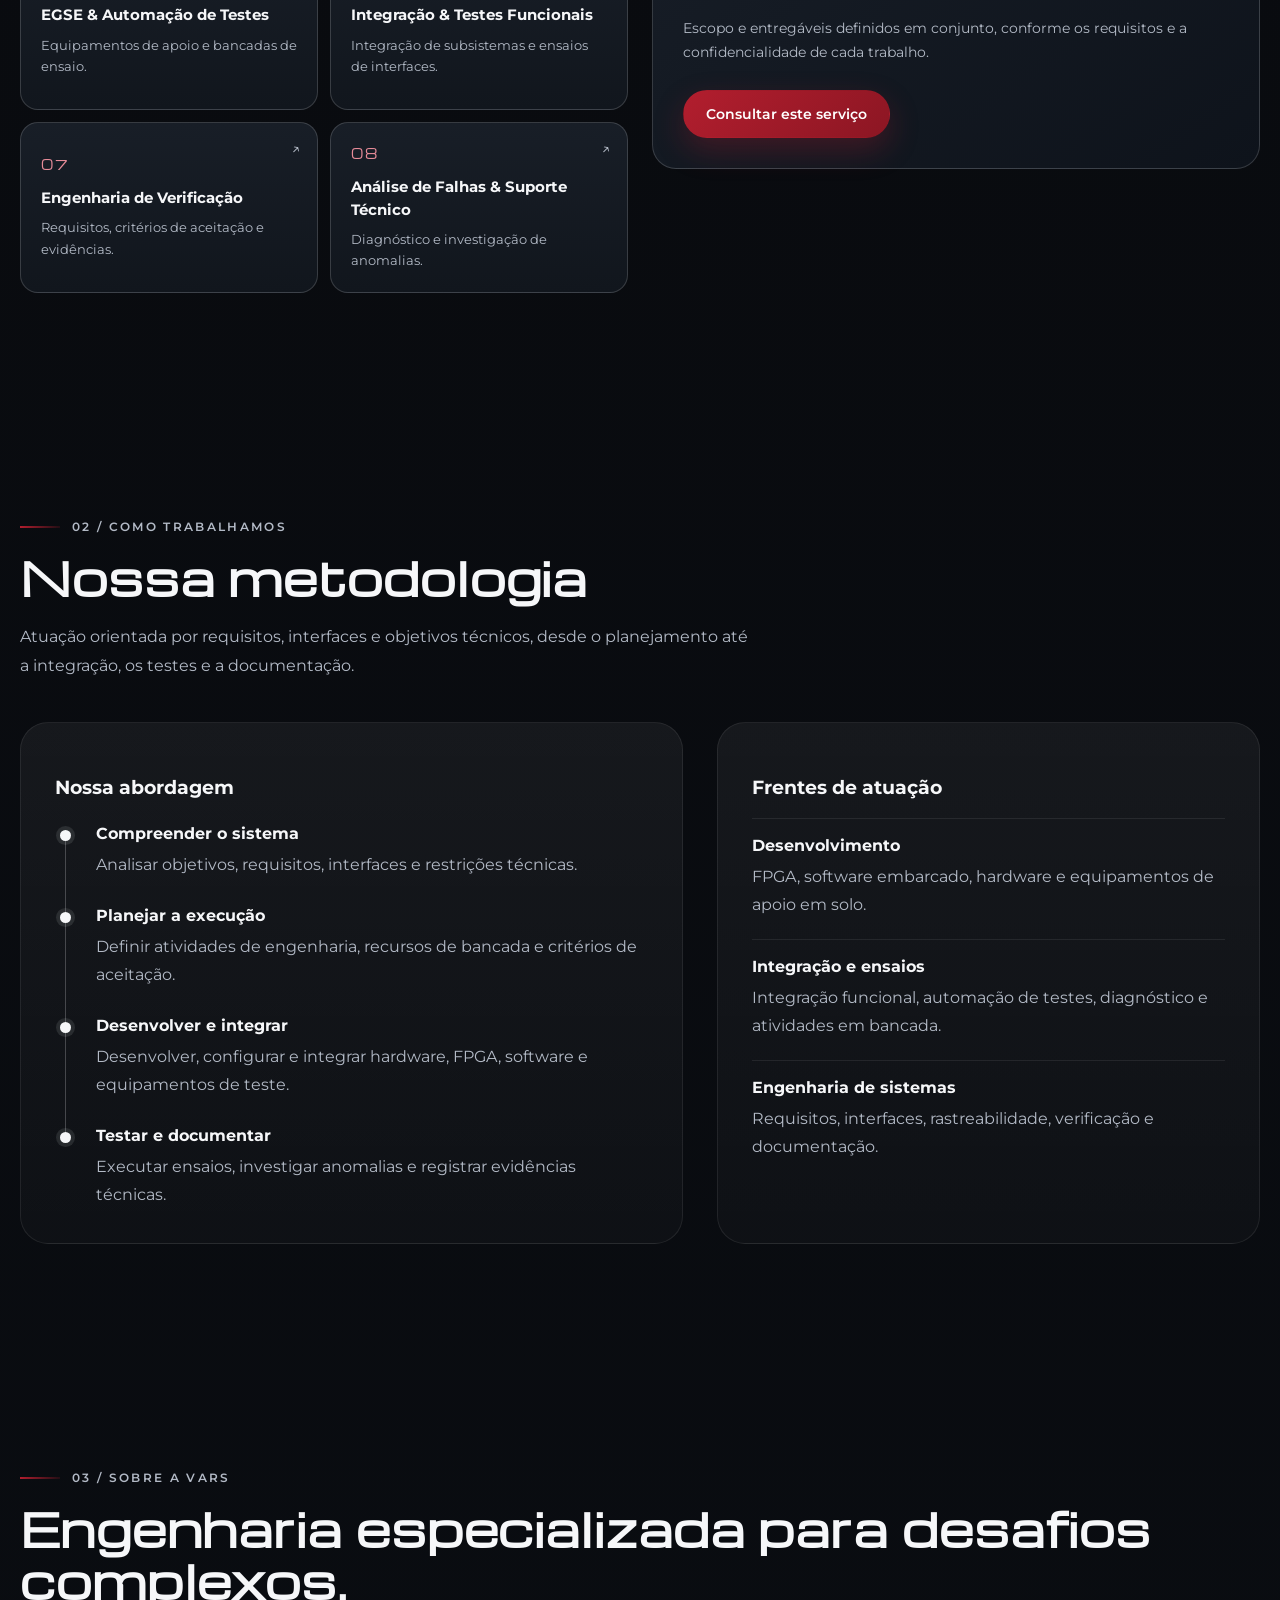
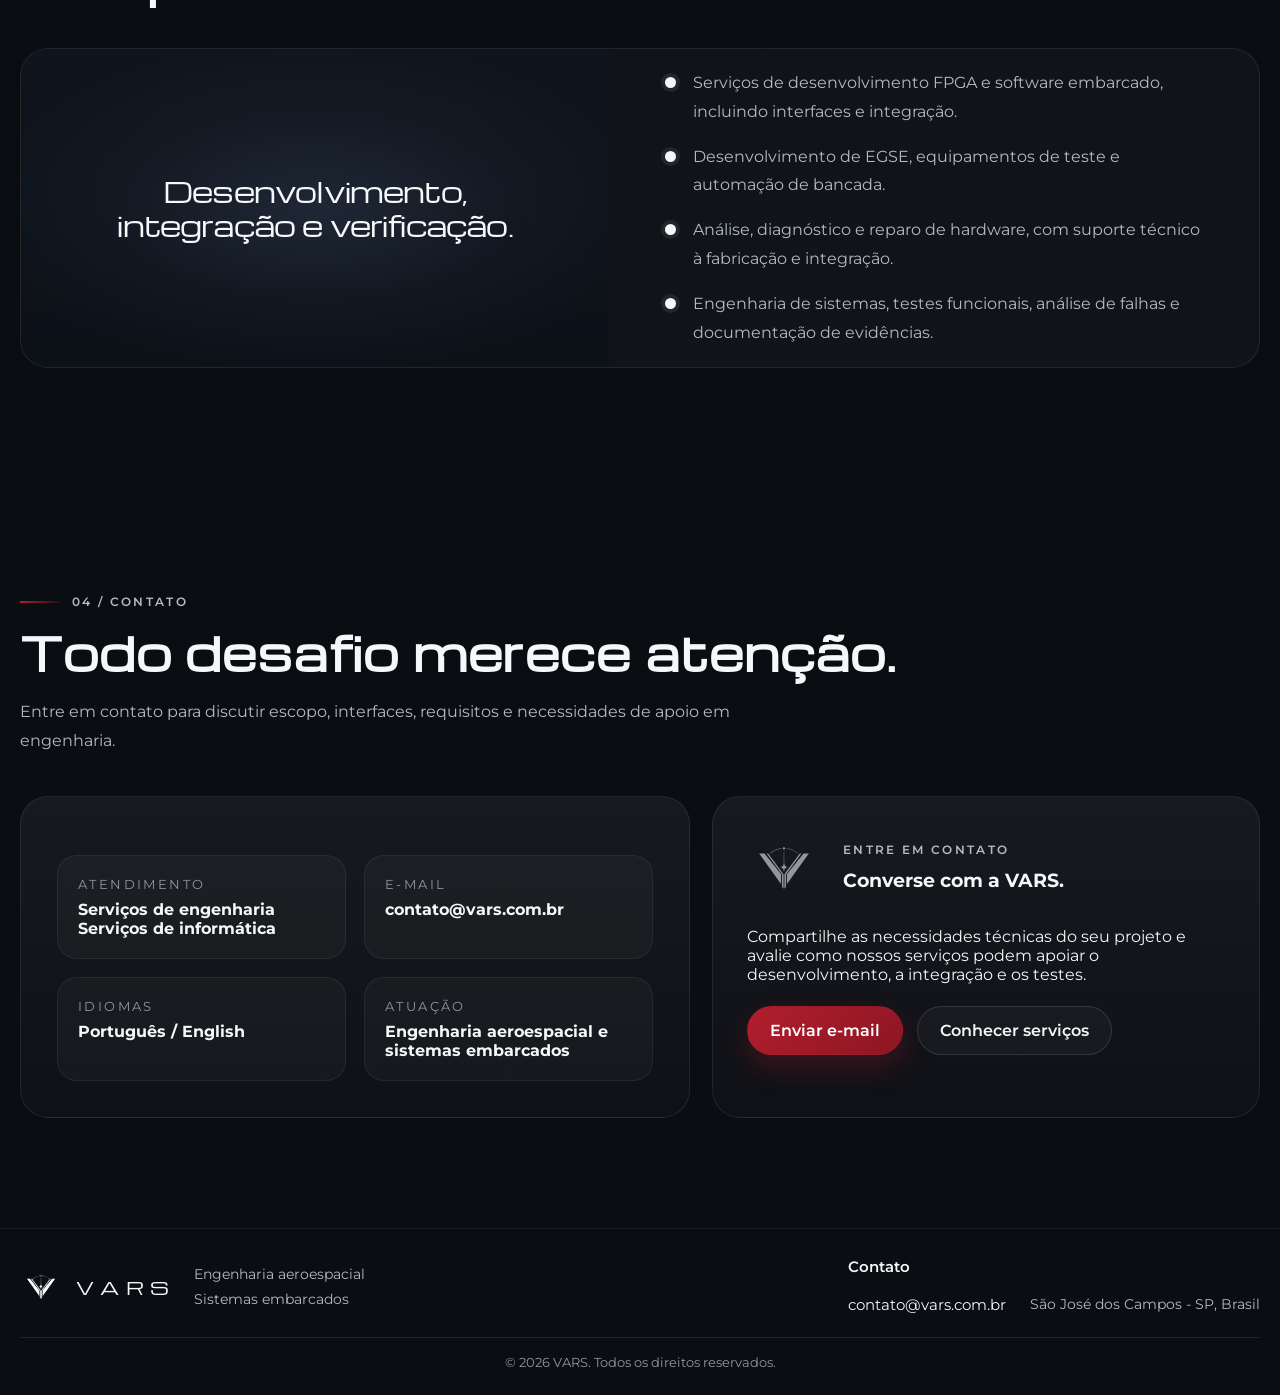
==== commit ee51342b: "Remove introductory paragraphs from services section" ====
--- a/index.html
+++ b/index.html
@@ -837,8 +837,6 @@
 <section class="section" id="capabilities"><div class="container">
 <span class="eyebrow" data-i18n="capEyebrow">01 / SERVIÇOS E ESPECIALIDADES</span>
 <h2 class="section-title" data-i18n="capTitle">Competências de engenharia ao longo do ciclo de vida.</h2>
-<p class="section-intro" data-i18n="capIntro">A VARS oferece apoio técnico em desenvolvimento, integração, diagnóstico, ensaios e verificação de sistemas aeroespaciais e embarcados.</p>
-<p class="service-hint" data-i18n="serviceHint">Selecione uma especialidade para explorar atividades e entregáveis.</p>
 <div class="services-layout"><div class="service-grid" role="group" aria-label="Especialidades" id="service-options"><button type="button" class="service-card" id="service-0" aria-pressed="true" aria-controls="service-detail" data-service="0"><span class="capability-number">01</span><strong>Engenharia de Sistemas</strong><span class="service-summary">Requisitos, interfaces e rastreabilidade.</span><span class="service-indicator" aria-hidden="true">↗</span></button>
 <button type="button" class="service-card" id="service-1" aria-pressed="false" aria-controls="service-detail" data-service="1"><span class="capability-number">02</span><strong>FPGA &amp; Sistemas Digitais</strong><span class="service-summary">Lógica programável e interfaces digitais.</span><span class="service-indicator" aria-hidden="true">↗</span></button>
 <button type="button" class="service-card" id="service-2" aria-pressed="false" aria-controls="service-detail" data-service="2"><span class="capability-number">03</span><strong>Software Embarcado</strong><span class="service-summary">Desenvolvimento, depuração e integração.</span><span class="service-indicator" aria-hidden="true">↗</span></button>
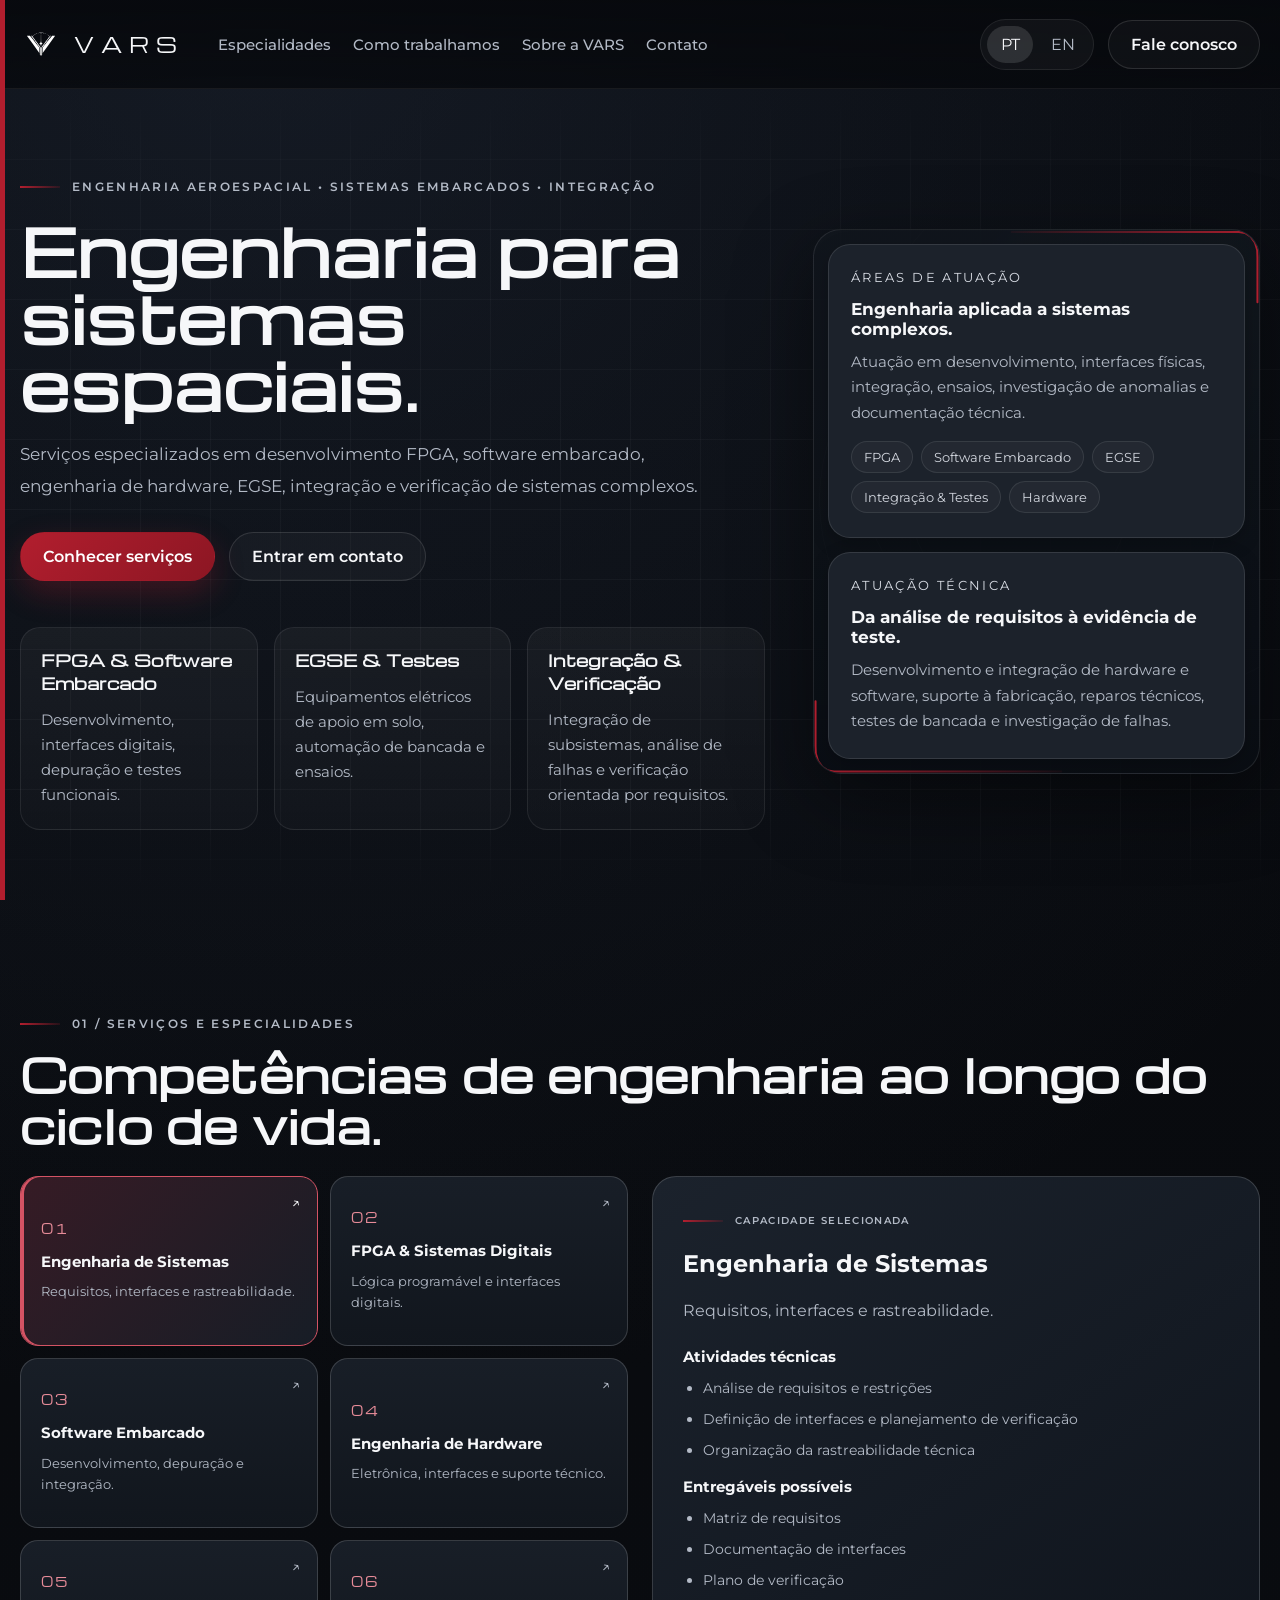
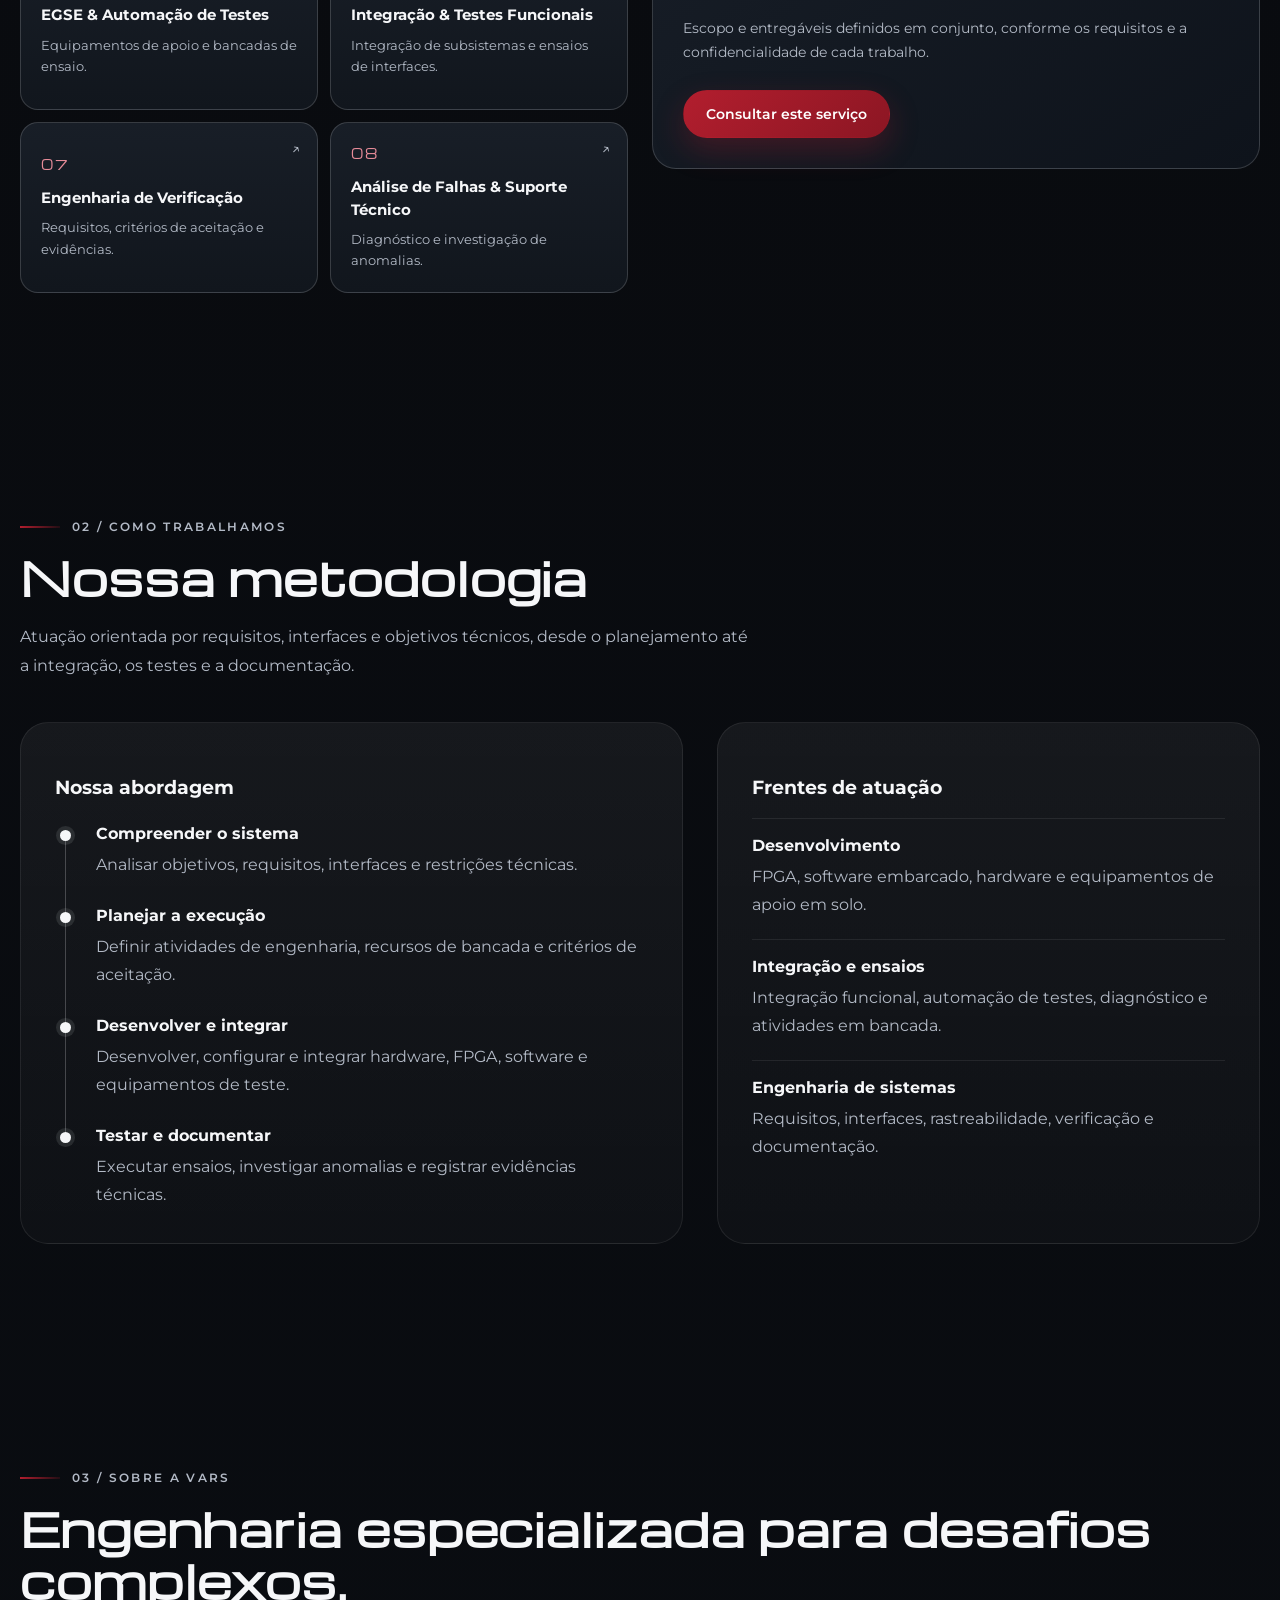
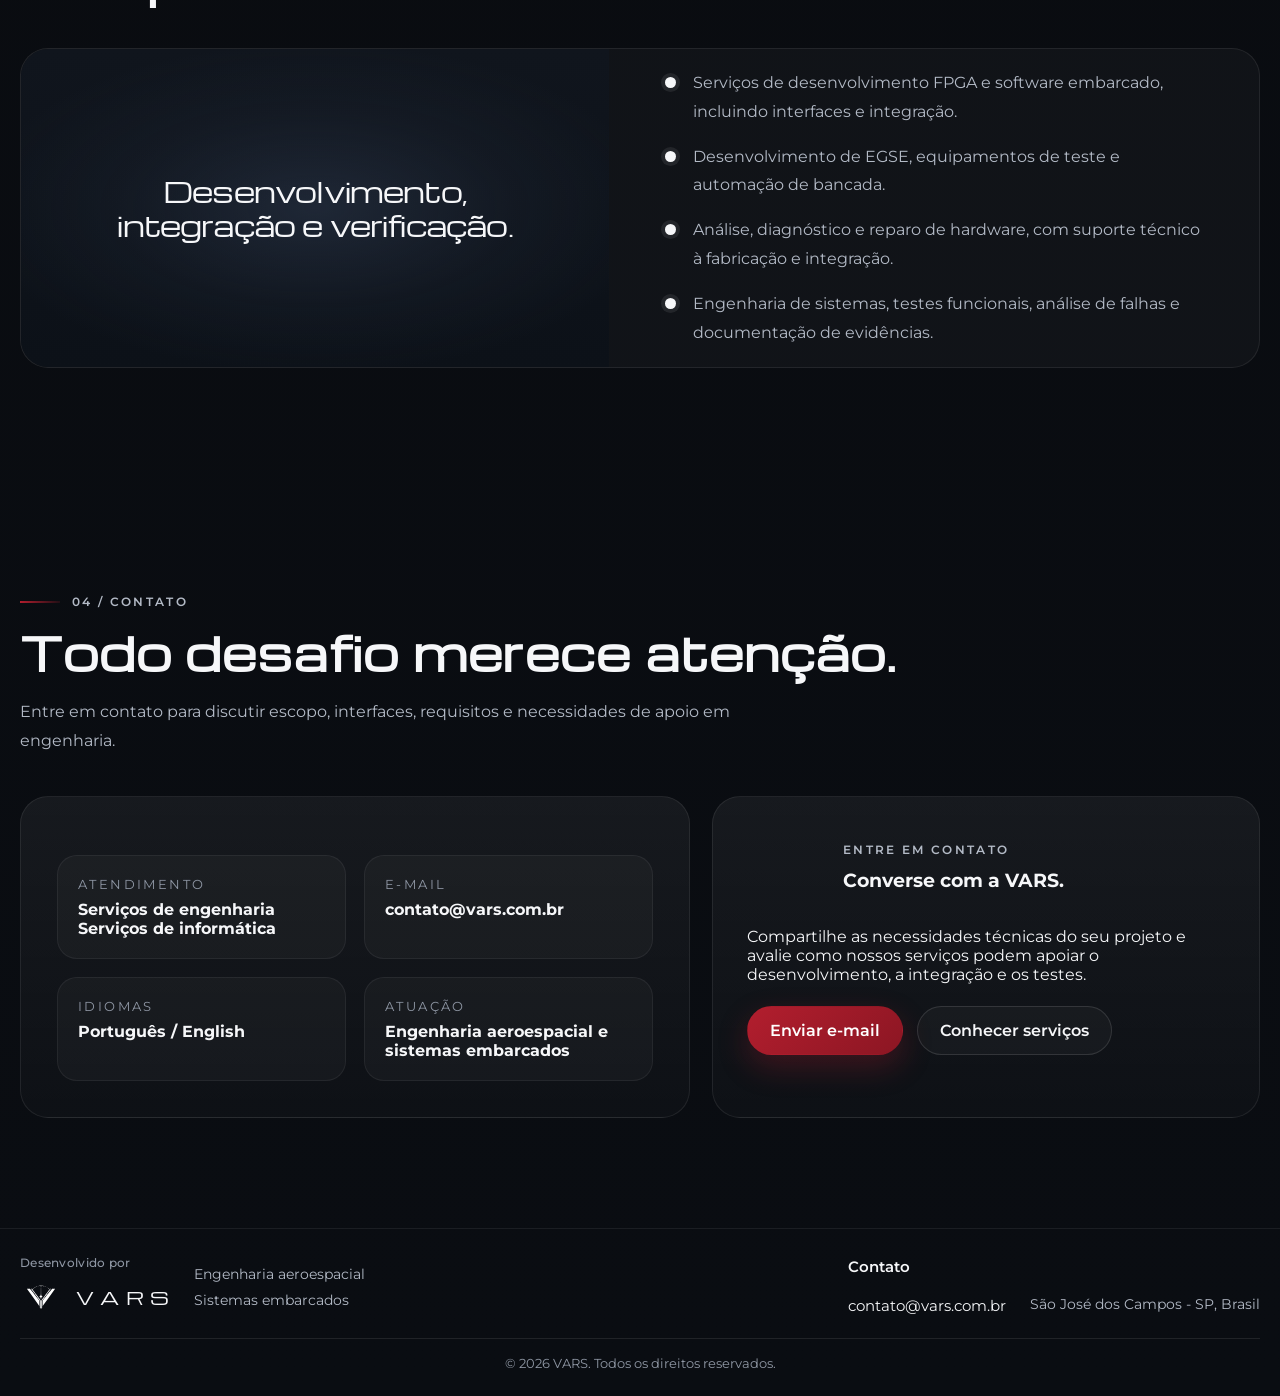
==== commit a6be18ad: "Add Developed by label above VARS footer signature" ====
--- a/index.html
+++ b/index.html
@@ -767,6 +767,9 @@
 .vars-footer-main{padding-bottom:20px}
 .vars-footer-bottom{padding-top:14px;text-align:center}
 @media(max-width:640px){.footer{padding-top:18px;padding-bottom:22px}.vars-footer-main{padding-bottom:18px}}
+
+.vars-footer-signature{display:flex;flex-direction:column;align-items:flex-start;gap:6px;flex-shrink:0}
+.vars-footer-signature>small{color:var(--muted-2);font-family:'Montserrat',sans-serif;font-size:.72rem;font-weight:500;line-height:1.2;letter-spacing:.025em}
 </style>
 </head>
 <body>
@@ -862,7 +865,7 @@
   <div class="vars-footer-main">
     <div class="vars-footer-identity">
       <div class="vars-footer-brand-row">
-        <div class="vars-footer-brand"><img src="assets/vars-symbol.svg" alt="" width="46" height="46"><span>V A R S</span></div>
+        <div class="vars-footer-signature"><small data-i18n="footerDevelopedBy">Desenvolvido por</small><div class="vars-footer-brand"><img src="assets/vars-symbol.svg" alt="" width="46" height="46"><span>V A R S</span></div></div>
         <p class="vars-footer-description" data-i18n="footerDescription">Engenharia aeroespacial
 Sistemas embarcados</p>
       </div>
@@ -968,6 +971,7 @@
     "footerRight": "Engenharia aeroespacial • Sistemas embarcados",
     "footerDescription": "Engenharia aeroespacial\nSistemas embarcados",
     "footerContact": "Contato",
+    "footerDevelopedBy": "Desenvolvido por",
     "footerLocation": "São José dos Campos - SP, Brasil",
     "footerCopyright": "© 2026 VARS. Todos os direitos reservados."
   },
@@ -1060,6 +1064,7 @@
     "footerRight": "Aerospace engineering • Embedded systems",
     "footerDescription": "Aerospace engineering\nEmbedded systems",
     "footerContact": "Contact",
+    "footerDevelopedBy": "Developed by",
     "footerLocation": "São José dos Campos - SP, Brazil",
     "footerCopyright": "© 2026 VARS. All rights reserved."
   }
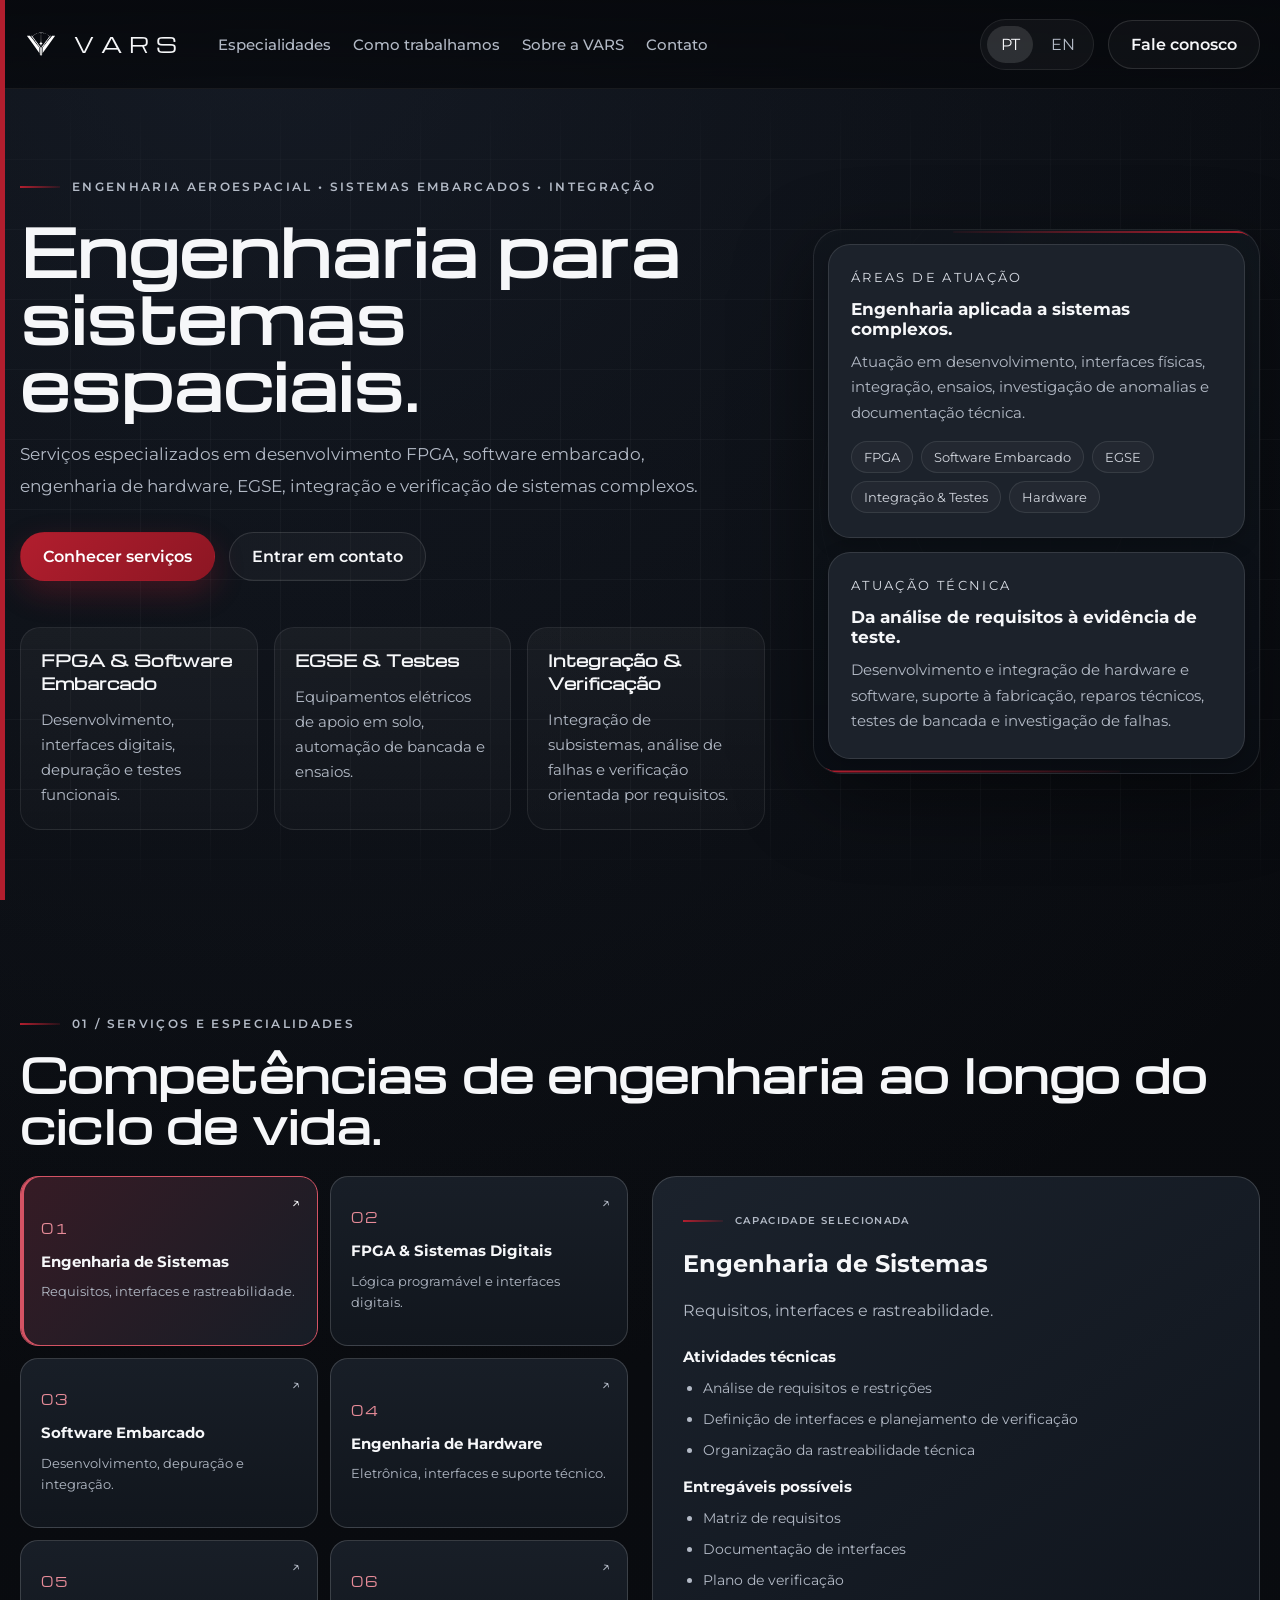
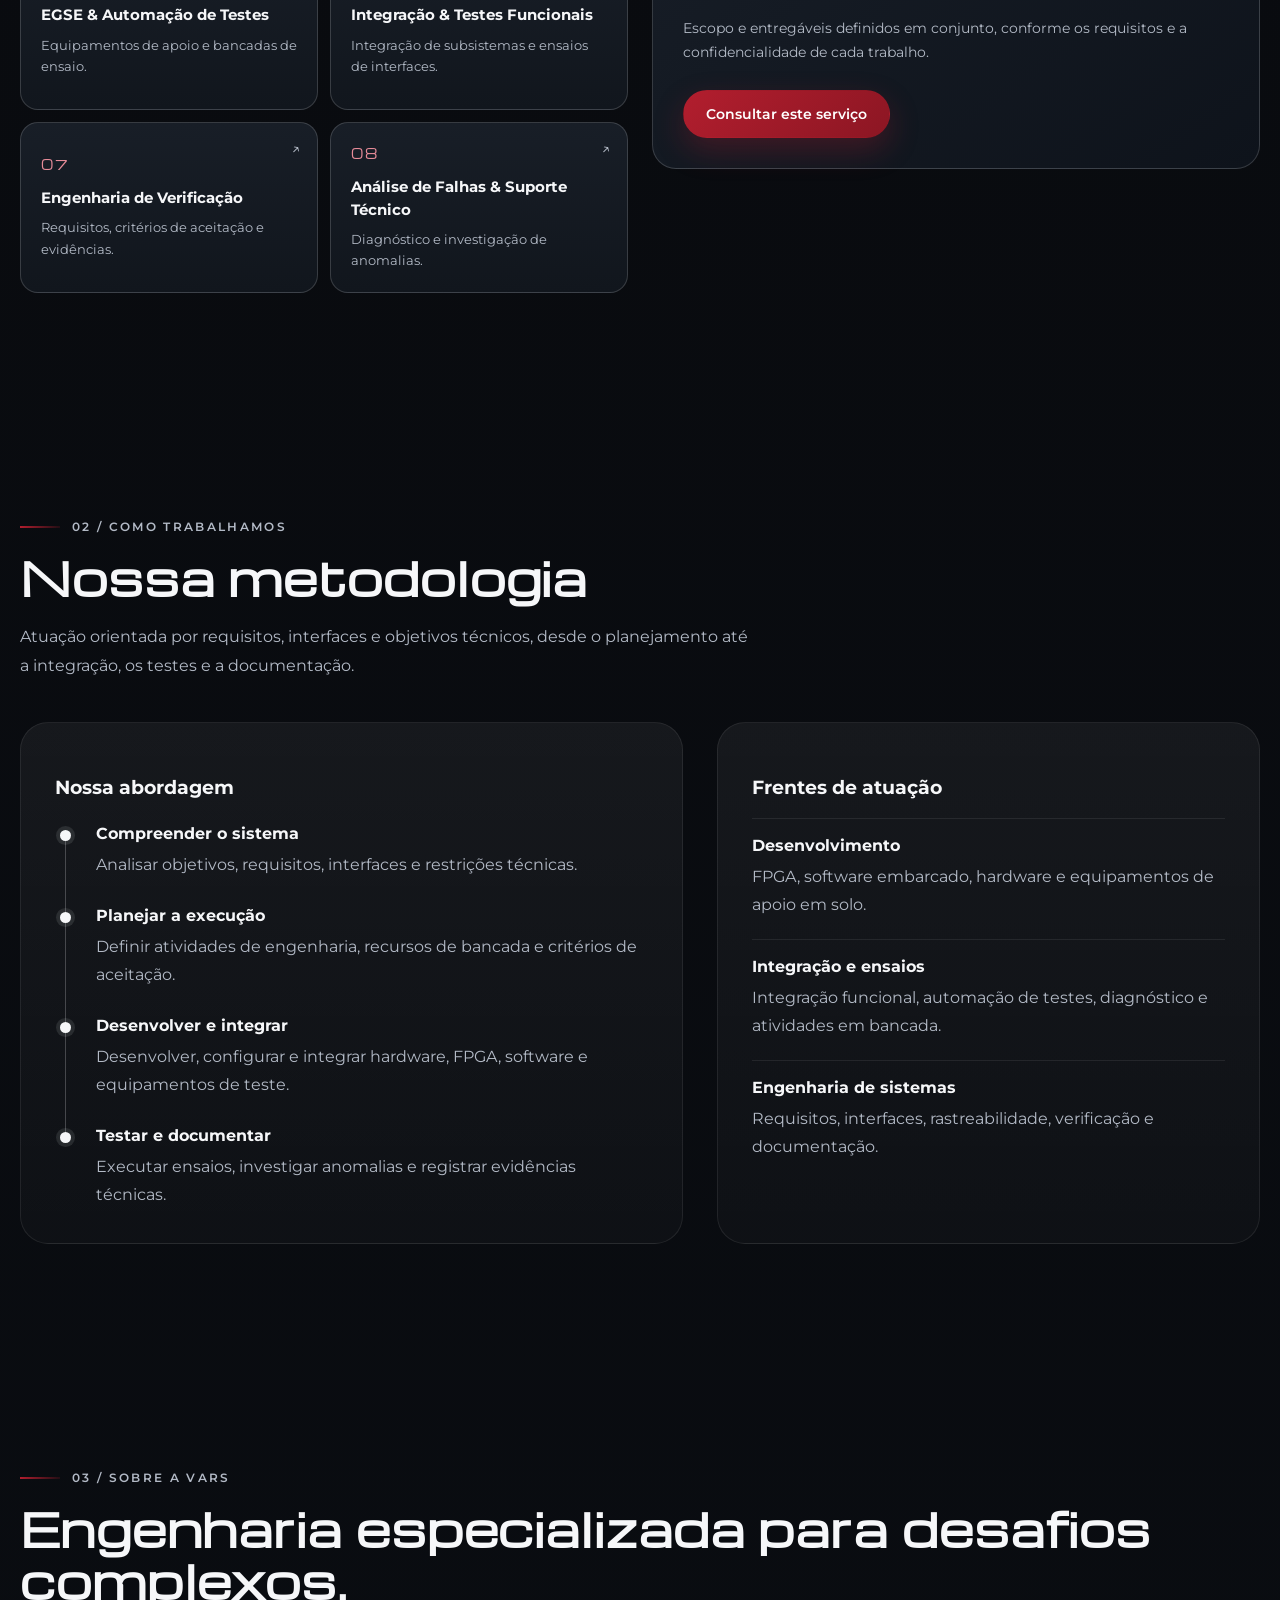
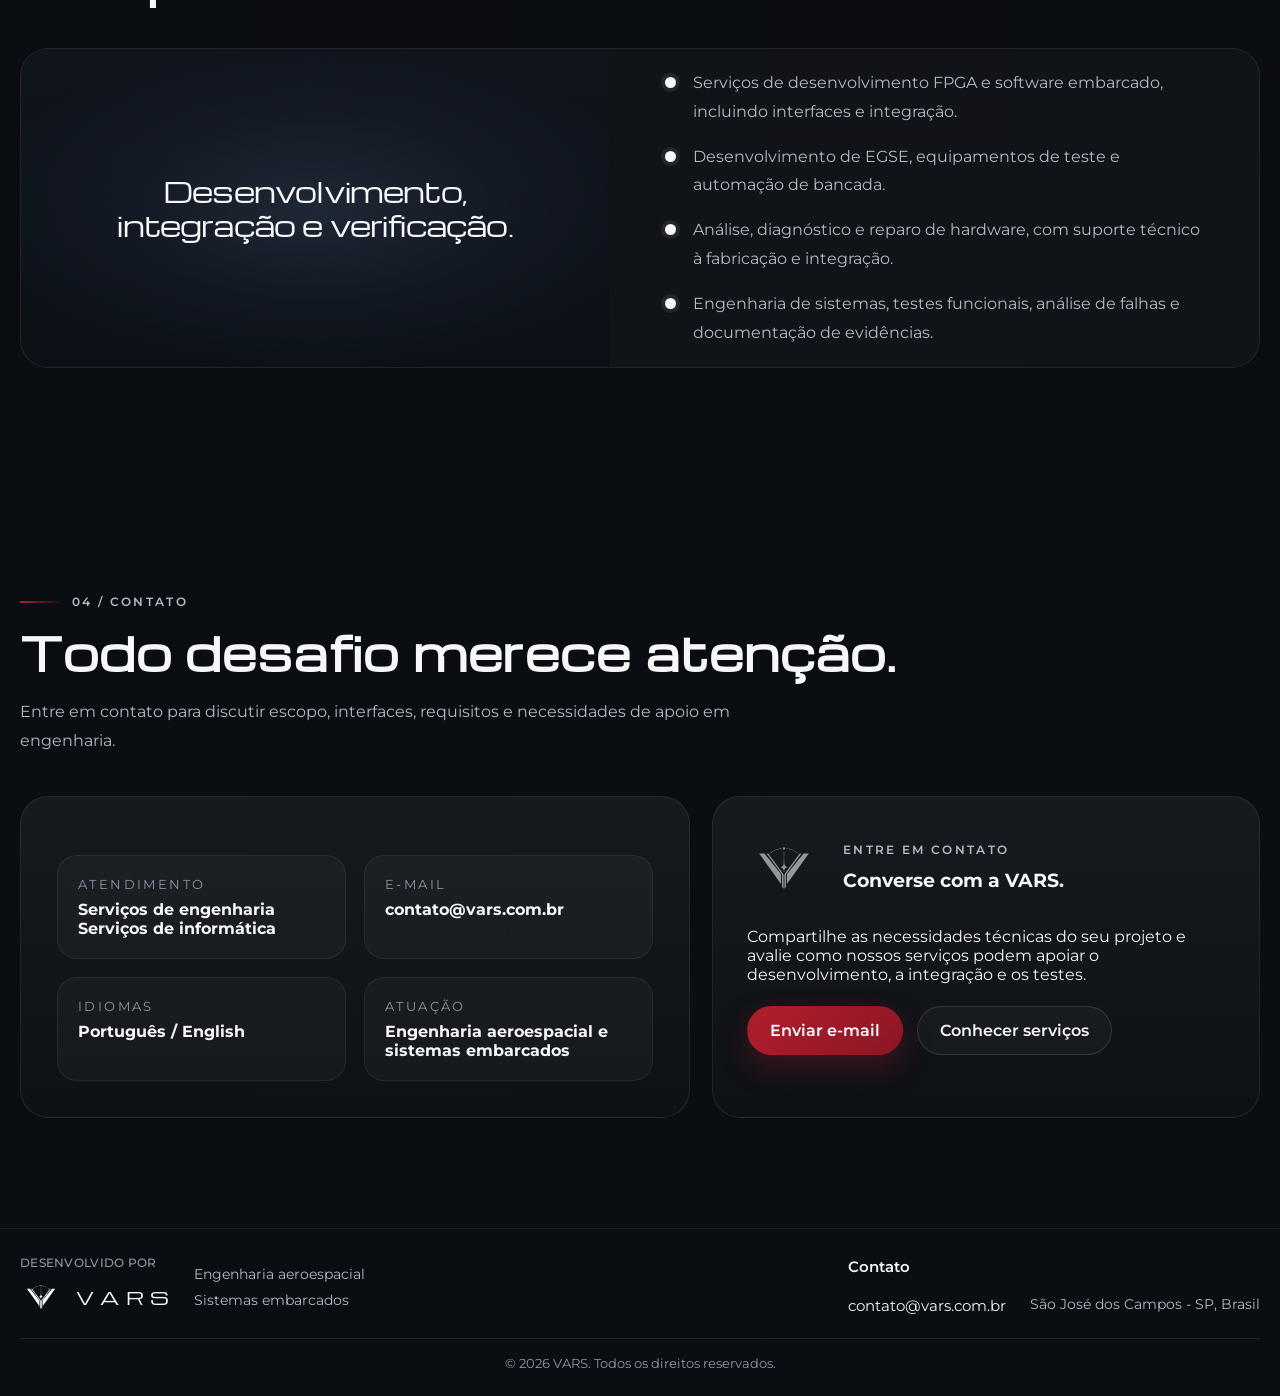
==== commit 884b01d6: "Capitalize Developed by label in footer for both languages" ====
--- a/index.html
+++ b/index.html
@@ -865,7 +865,7 @@
   <div class="vars-footer-main">
     <div class="vars-footer-identity">
       <div class="vars-footer-brand-row">
-        <div class="vars-footer-signature"><small data-i18n="footerDevelopedBy">Desenvolvido por</small><div class="vars-footer-brand"><img src="assets/vars-symbol.svg" alt="" width="46" height="46"><span>V A R S</span></div></div>
+        <div class="vars-footer-signature"><small data-i18n="footerDevelopedBy">DESENVOLVIDO POR</small><div class="vars-footer-brand"><img src="assets/vars-symbol.svg" alt="" width="46" height="46"><span>V A R S</span></div></div>
         <p class="vars-footer-description" data-i18n="footerDescription">Engenharia aeroespacial
 Sistemas embarcados</p>
       </div>
@@ -971,7 +971,7 @@
     "footerRight": "Engenharia aeroespacial • Sistemas embarcados",
     "footerDescription": "Engenharia aeroespacial\nSistemas embarcados",
     "footerContact": "Contato",
-    "footerDevelopedBy": "Desenvolvido por",
+    "footerDevelopedBy": "DESENVOLVIDO POR",
     "footerLocation": "São José dos Campos - SP, Brasil",
     "footerCopyright": "© 2026 VARS. Todos os direitos reservados."
   },
@@ -1064,7 +1064,7 @@
     "footerRight": "Aerospace engineering • Embedded systems",
     "footerDescription": "Aerospace engineering\nEmbedded systems",
     "footerContact": "Contact",
-    "footerDevelopedBy": "Developed by",
+    "footerDevelopedBy": "DEVELOPED BY",
     "footerLocation": "São José dos Campos - SP, Brazil",
     "footerCopyright": "© 2026 VARS. All rights reserved."
   }
